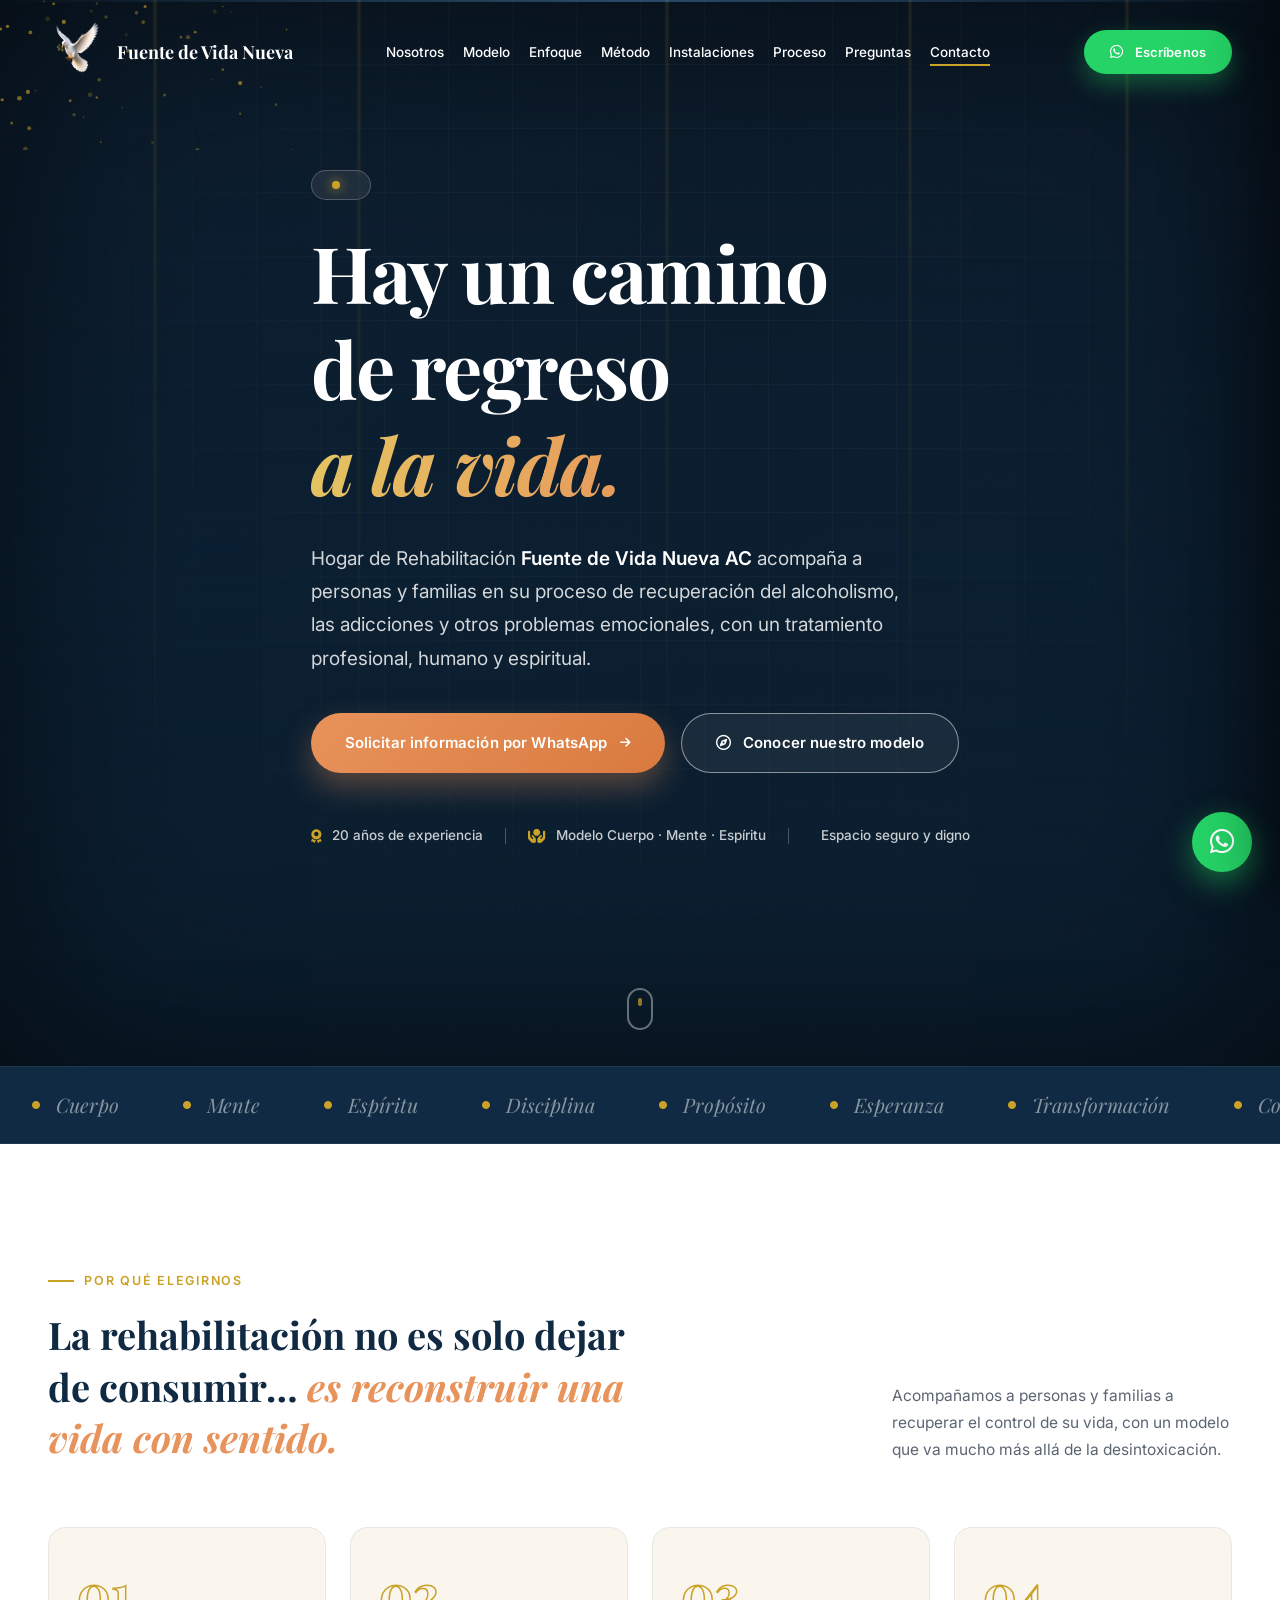
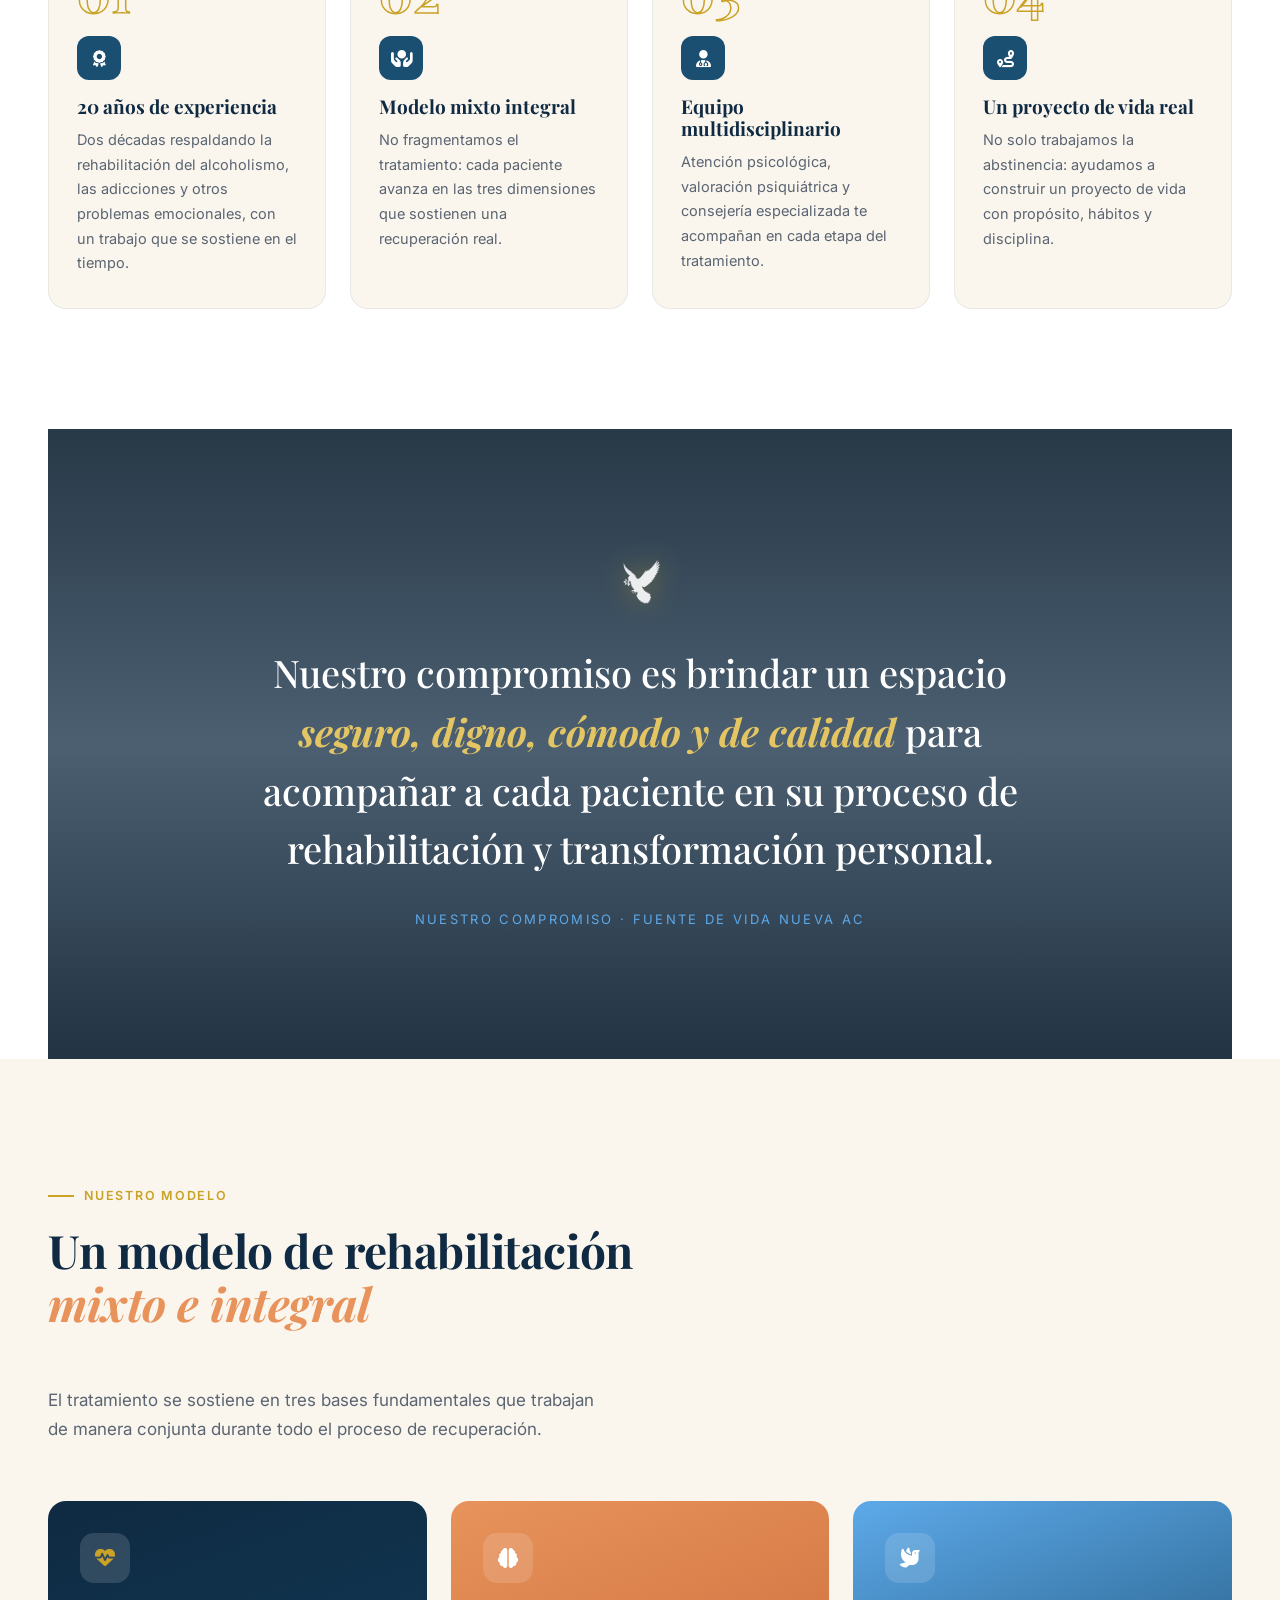
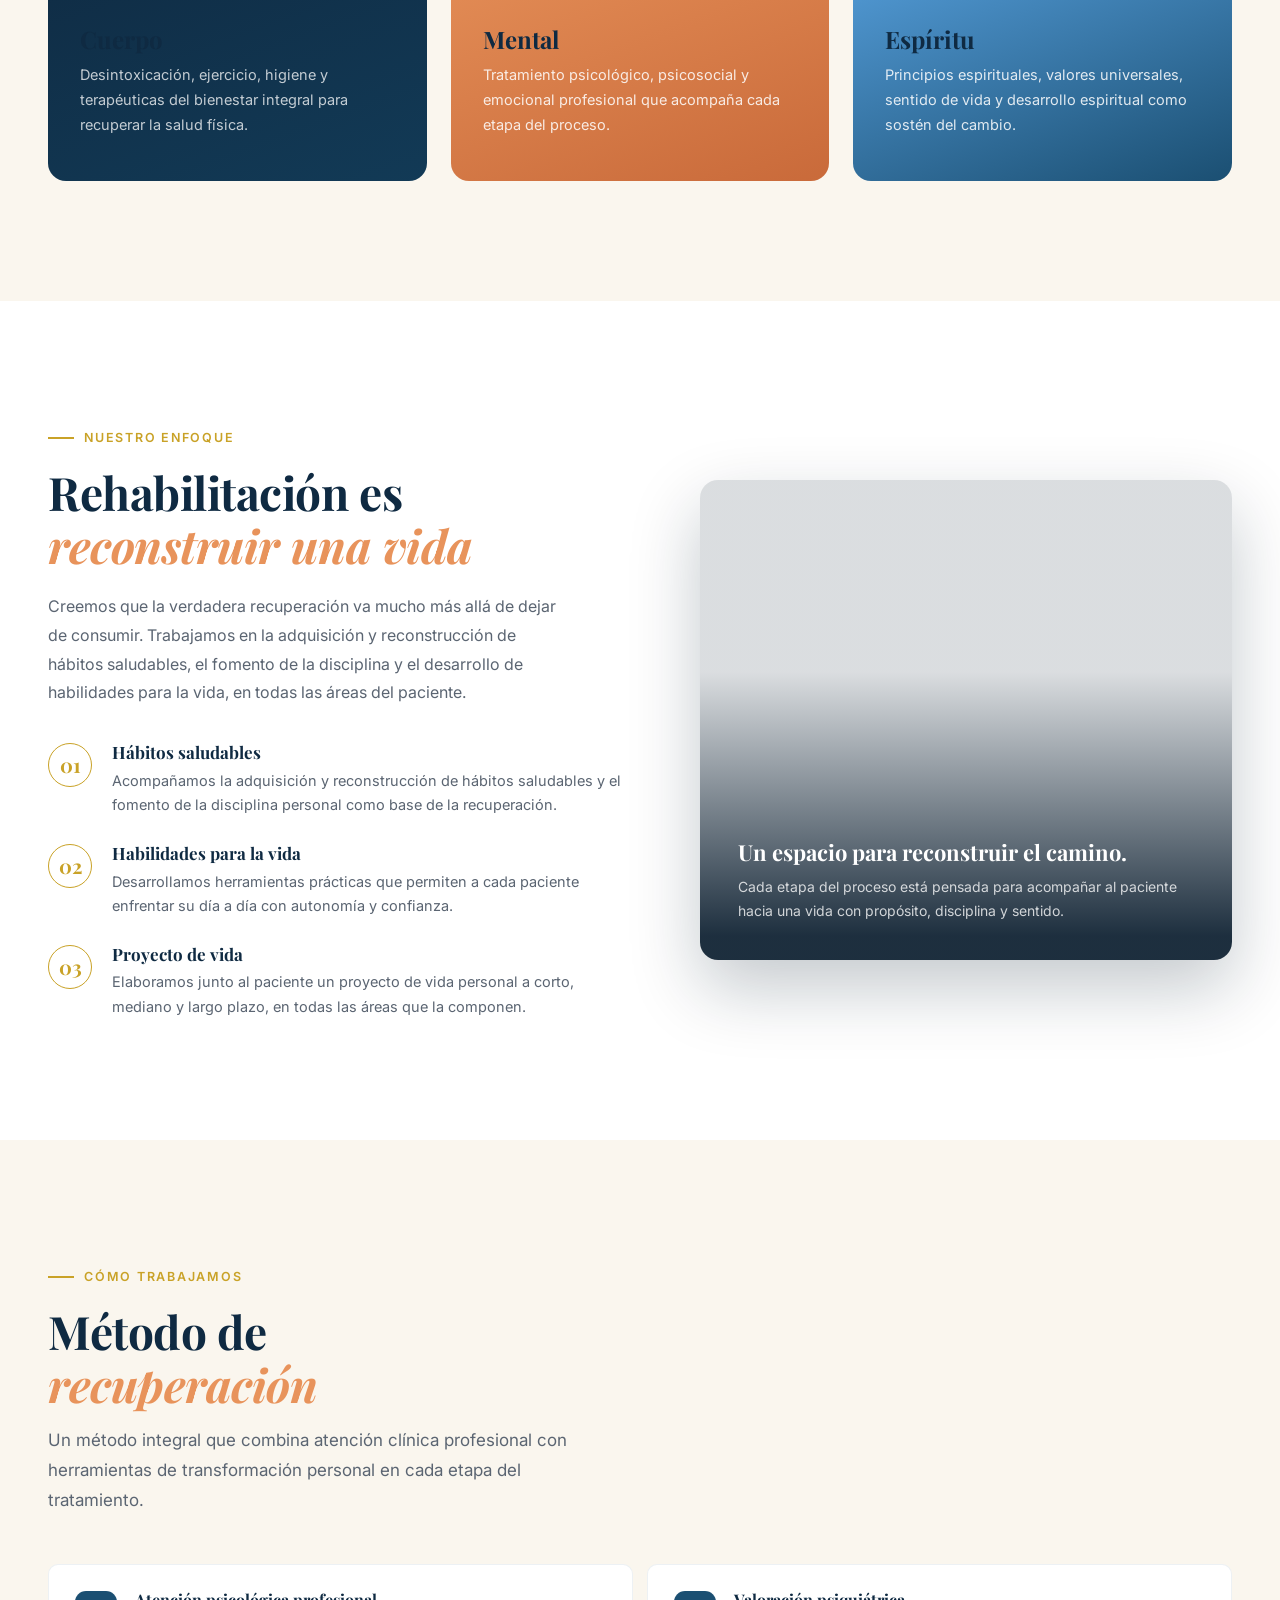
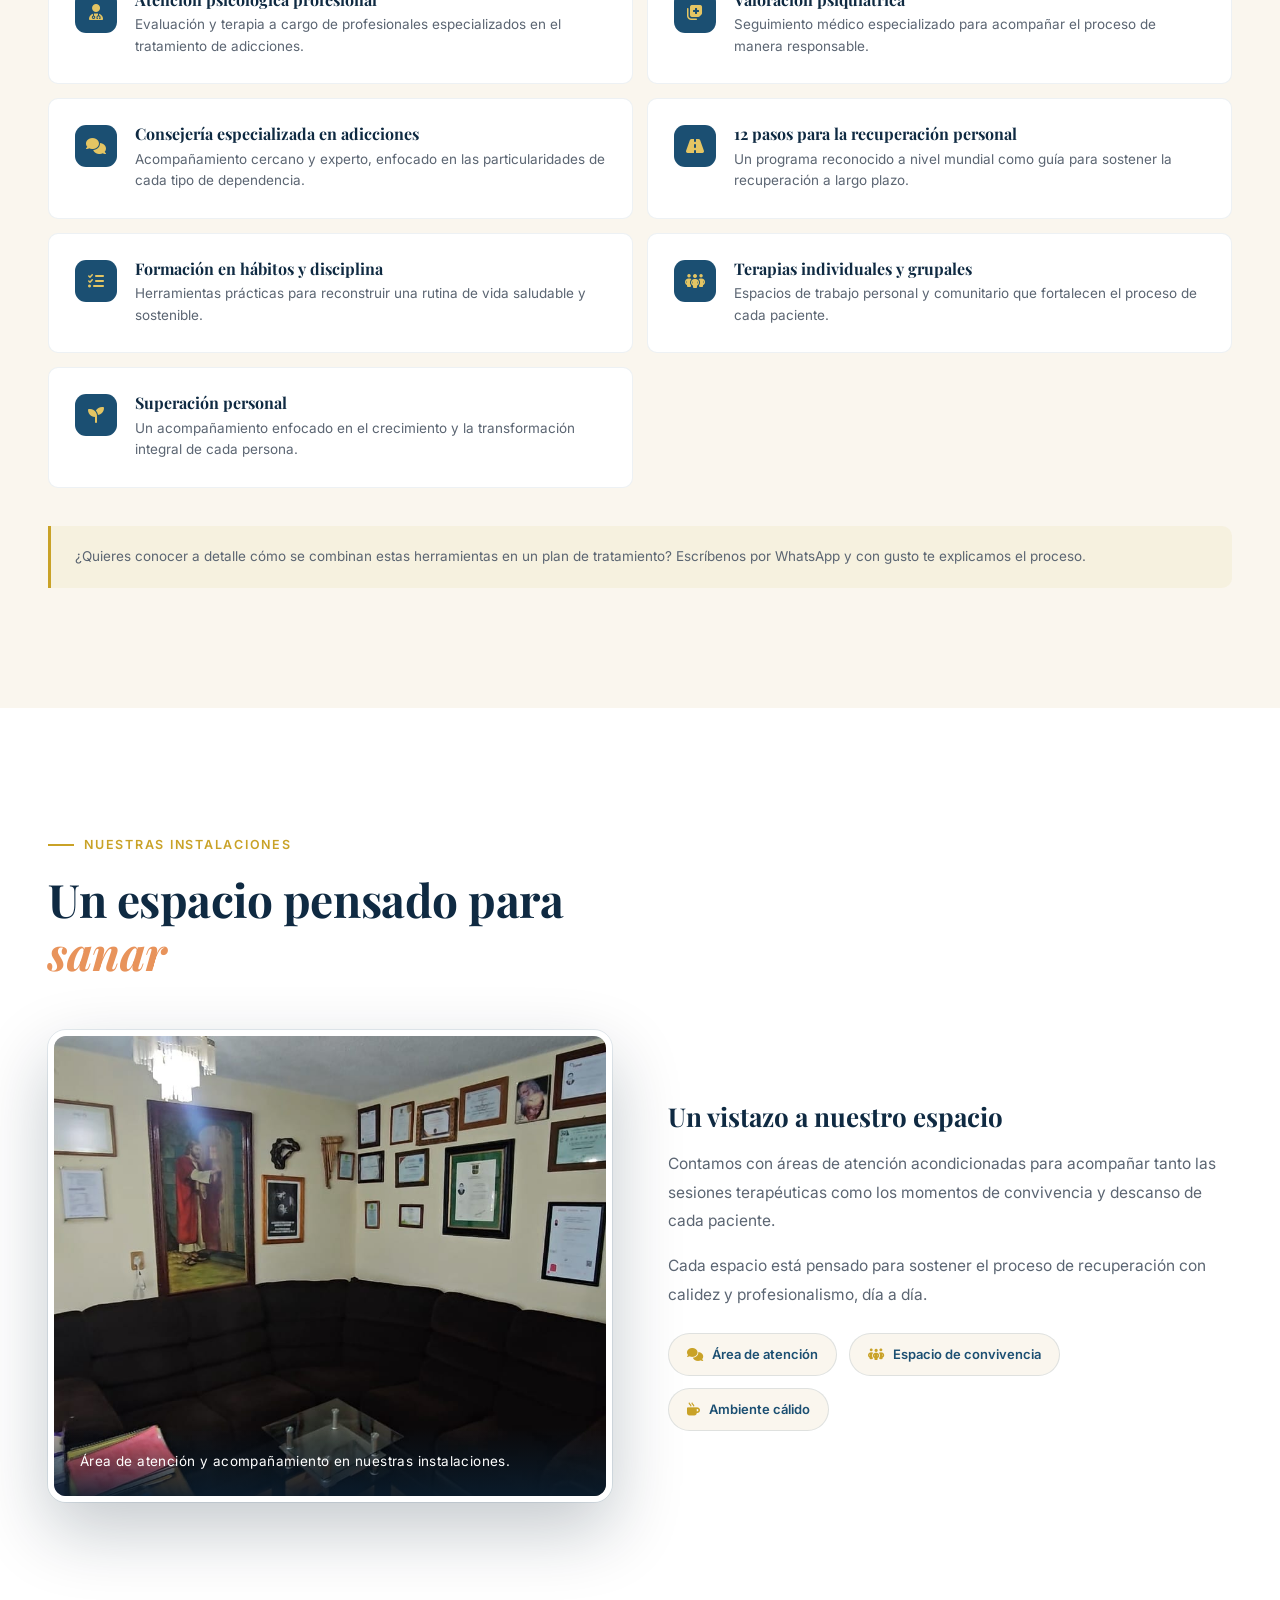
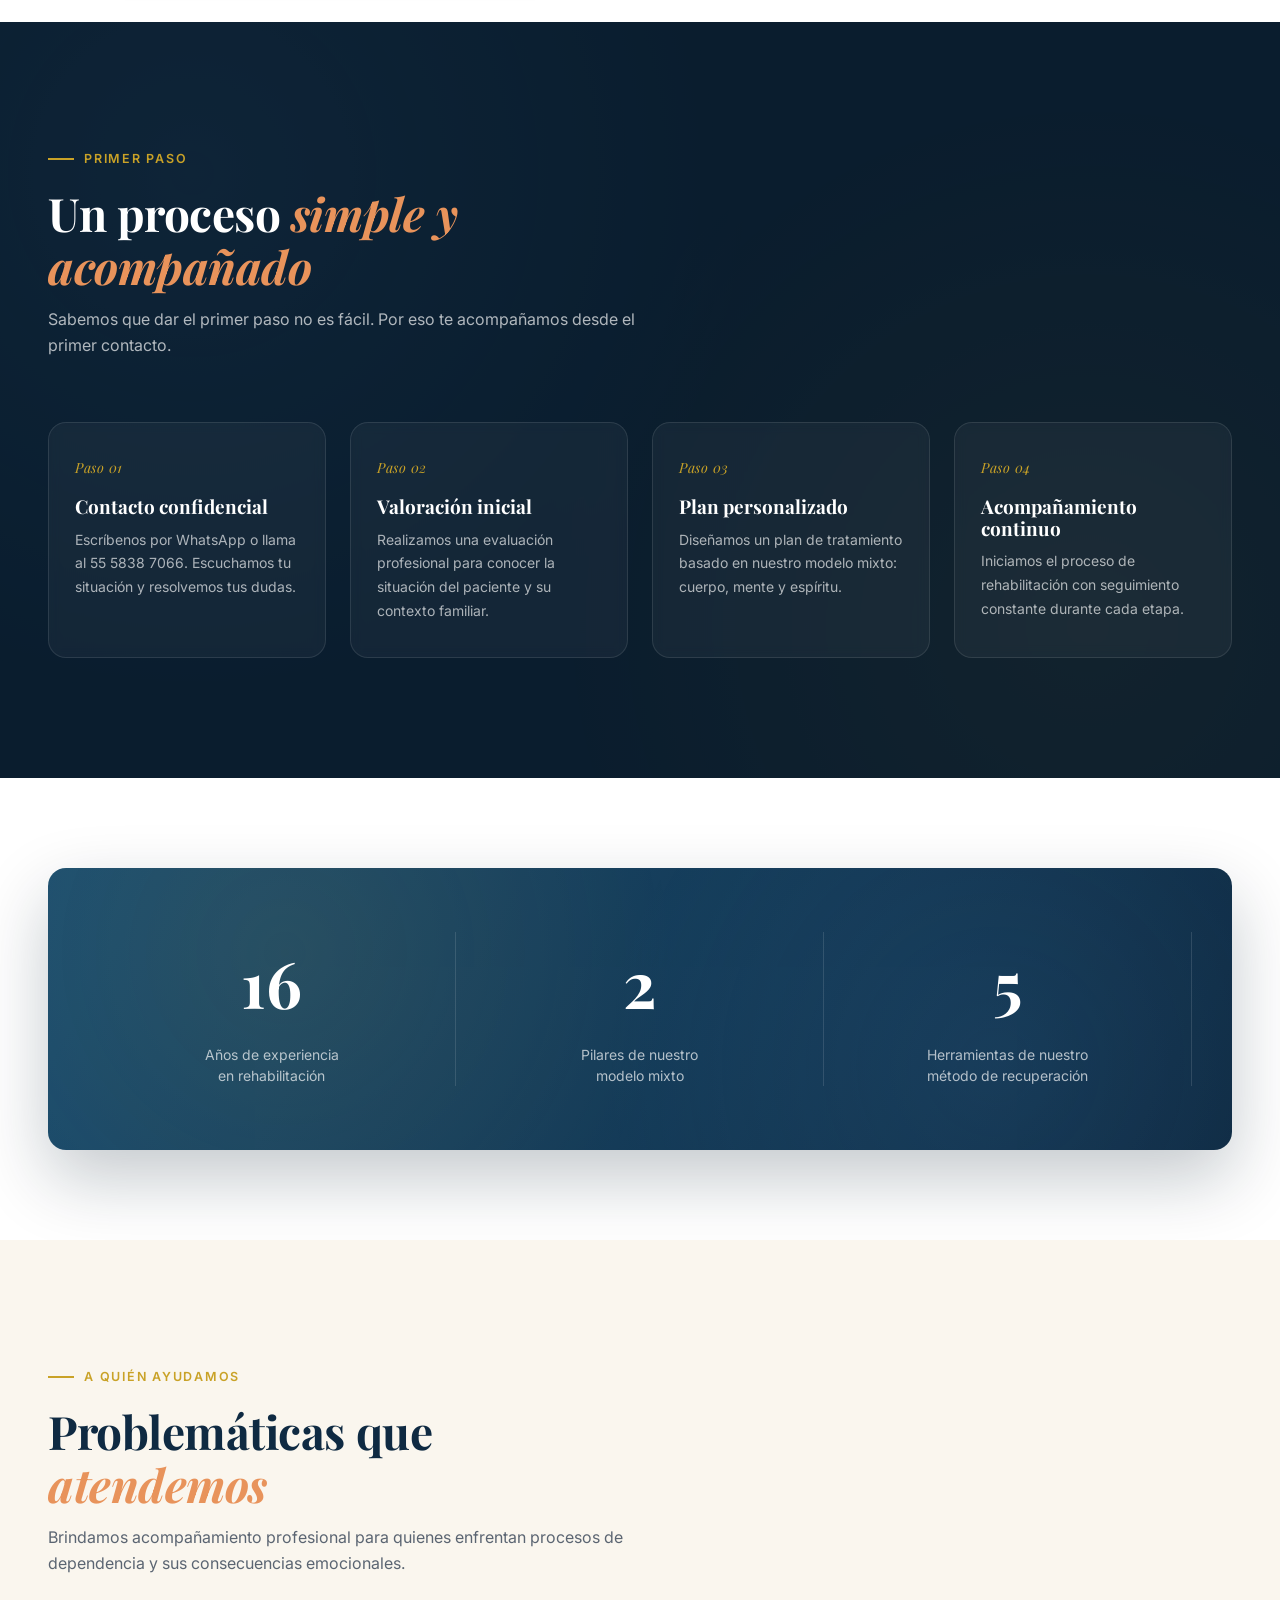
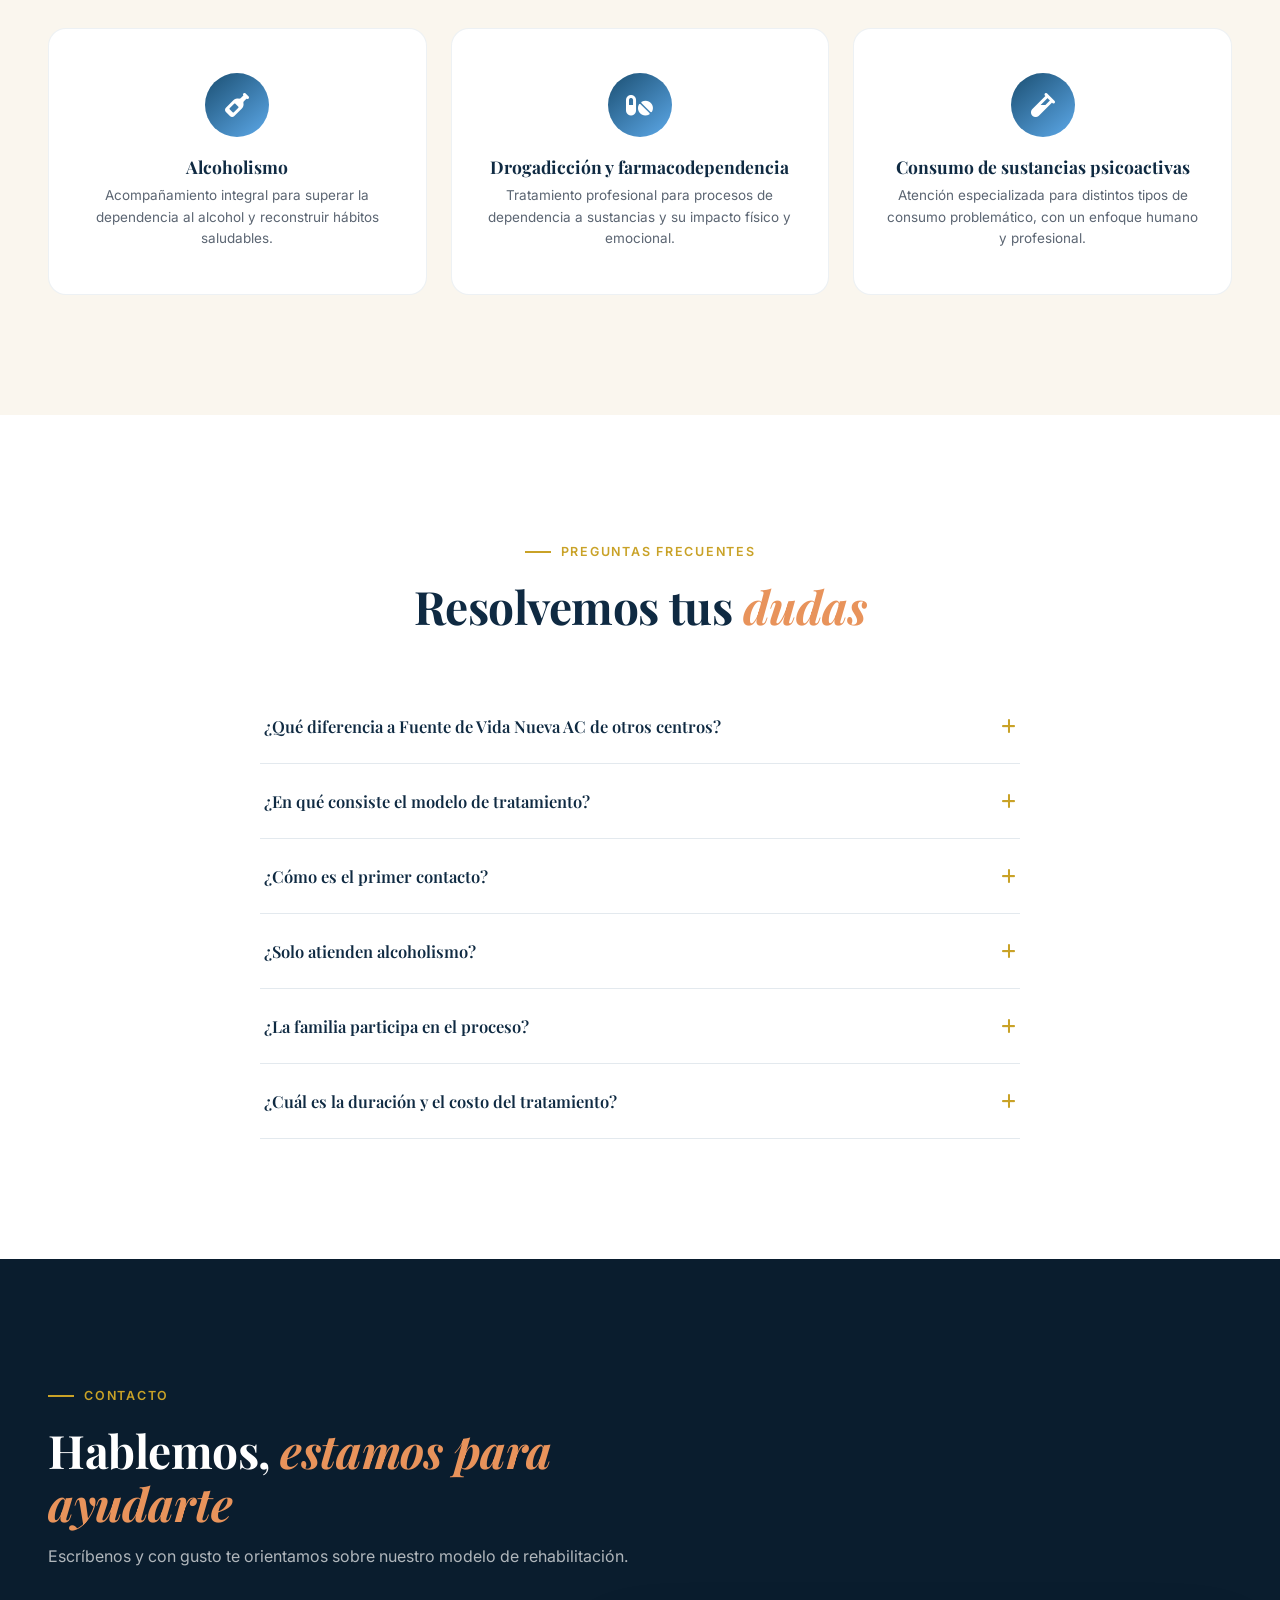
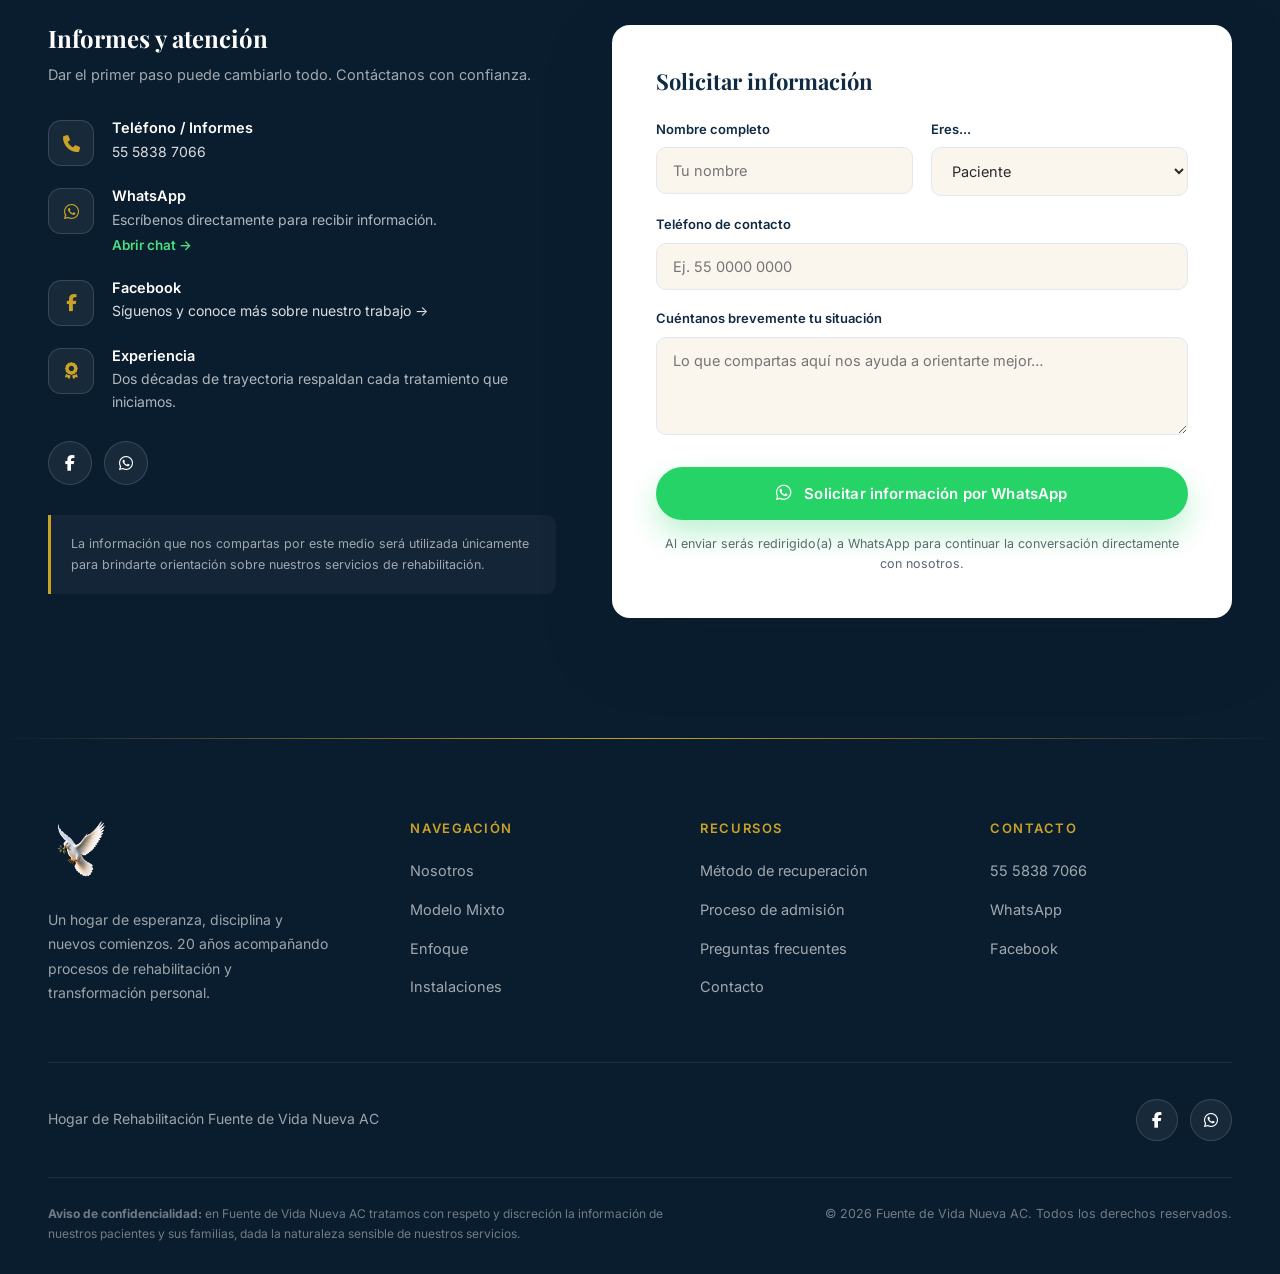
==== index.html @ 7e151924 "primer cambio" ====
<!DOCTYPE html>
<html lang="es" class="scroll-smooth">
<head>
  <meta charset="UTF-8">
  <meta name="viewport" content="width=device-width, initial-scale=1.0">
  <title>Fuente de Vida Nueva AC | Hogar de Rehabilitación en Adicciones y Alcoholismo</title>
  <meta name="description" content="Hogar de Rehabilitación Fuente de Vida Nueva AC: 20 años de experiencia en rehabilitación de alcoholismo, adicciones y problemas emocionales, con un modelo integral que sana cuerpo, mente y espíritu.">
  <meta name="keywords" content="rehabilitación de adicciones, clínica de rehabilitación de alcoholismo, centro de rehabilitación, tratamiento de adicciones, farmacodependencia, 12 pasos, hogar de rehabilitación, Fuente de Vida Nueva AC">
  <meta name="robots" content="index, follow">

  <meta property="og:title" content="Fuente de Vida Nueva AC | Hogar de Rehabilitación en Adicciones">
  <meta property="og:description" content="20 años de experiencia acompañando procesos de rehabilitación de alcoholismo y adicciones, con un modelo integral de cuerpo, mente y espíritu.">
  <meta property="og:type" content="website">
  <meta property="og:locale" content="es_MX">
  <meta property="og:image" content="images/logo.png">

  <!-- Favicon -->
  <link rel="icon" type="image/png" href="images/logo.png">
  <link rel="apple-touch-icon" href="images/logo.png">

  <!-- Fonts -->
  <link rel="preconnect" href="https://fonts.googleapis.com">
  <link rel="preconnect" href="https://fonts.gstatic.com" crossorigin>
  <link href="https://fonts.googleapis.com/css2?family=Playfair+Display:ital,wght@0,500;0,600;0,700;1,500;1,600&family=Inter:wght@300;400;500;600;700;800&display=swap" rel="stylesheet">

  <!-- Icons -->
  <link rel="stylesheet" href="https://cdnjs.cloudflare.com/ajax/libs/font-awesome/6.5.0/css/all.min.css">

  <!-- Styles -->
  <link rel="stylesheet" href="css/styles.css">
</head>
<body>

  <!-- ══════════════════════════════════════════════════════
       LOADER
  ══════════════════════════════════════════════════════ -->
  <div id="loader" aria-hidden="true">
    <div class="loader-mark">
      <img src="images/logo.png" alt="">
      <div class="loader-ring"></div>
    </div>
    <span class="loader-word">Fuente de Vida Nueva</span>
    <div class="loader-bar"><div class="loader-bar-fill"></div></div>
  </div>

  <div id="scroll-progress" aria-hidden="true"></div>

  <!-- ══════════════════════════════════════════════════════
       NAVBAR
  ══════════════════════════════════════════════════════ -->
  <header id="navbar" role="banner">
    <div class="container">
      <div class="nav-inner">

        <a href="#hero" class="nav-logo" aria-label="Fuente de Vida Nueva AC — inicio">
          <img src="images/logo.png" alt="Fuente de Vida Nueva AC, Hogar de Rehabilitación">
          <span class="nav-logo-text">
            <strong>Fuente de Vida Nueva</strong>
            <span>Hogar de Rehabilitación · AC</span>
          </span>
        </a>

        <nav aria-label="Navegación principal">
          <ul class="nav-links">
            <li><a href="#nosotros">Nosotros</a></li>
            <li><a href="#especializacion">Modelo</a></li>
            <li><a href="#metodologia">Enfoque</a></li>
            <li><a href="#metodo-recuperacion">Método</a></li>
            <li><a href="#instalaciones">Instalaciones</a></li>
            <li><a href="#admision">Proceso</a></li>
            <li><a href="#faq">Preguntas</a></li>
            <li><a href="#contacto">Contacto</a></li>
          </ul>
        </nav>

        <a href="https://wa.me/525558387066?text=Hola%2C%20visit%C3%A9%20su%20sitio%20web%20y%20me%20gustar%C3%ADa%20recibir%20informaci%C3%B3n." target="_blank" rel="noopener noreferrer" class="btn-primary nav-cta" style="font-size:13px; padding:12px 26px;">
          <i class="fa-brands fa-whatsapp"></i>
          <span>Escríbenos</span>
        </a>

        <button class="hamburger" id="hamburger" aria-label="Abrir menú" aria-expanded="false">
          <span></span><span></span><span></span>
        </button>
      </div>
    </div>

    <div class="menu-backdrop" id="menu-backdrop"></div>
    <div id="mob-menu" aria-label="Menú móvil">
      <a href="#nosotros">Nosotros</a>
      <a href="#especializacion">Modelo Mixto</a>
      <a href="#metodologia">Enfoque</a>
      <a href="#metodo-recuperacion">Método de recuperación</a>
      <a href="#instalaciones">Instalaciones</a>
      <a href="#admision">Proceso</a>
      <a href="#faq">Preguntas</a>
      <a href="#contacto">Contacto →</a>
    </div>
  </header>

  <!-- ══════════════════════════════════════════════════════
       HERO
  ══════════════════════════════════════════════════════ -->
  <main>
    <section id="hero" aria-labelledby="hero-heading">

      <div class="hero-bg" role="img" aria-label="Sendero entre montañas al amanecer, símbolo de un camino de sanación y nuevo comienzo"></div>
      <div class="hero-overlay" aria-hidden="true"></div>
      <div class="hero-vignette" aria-hidden="true"></div>
      <div class="hero-grid" aria-hidden="true"></div>
      <canvas id="hero-canvas" aria-hidden="true"></canvas>

      <div class="hero-rays" aria-hidden="true">
        <div class="hero-ray r1"></div>
        <div class="hero-ray r2"></div>
        <div class="hero-ray r3"></div>
        <div class="hero-ray r4"></div>
        <div class="hero-ray r5"></div>
      </div>
      <div class="hero-grain" aria-hidden="true"></div>
      <div class="hero-scanline" aria-hidden="true"></div>

      <div class="container">
        <div class="hero-content">

          <div class="hero-badge" id="hero-badge" aria-hidden="true">
            <div class="badge-dot"></div>
            <span data-typewriter="Un nuevo comienzo es posible"></span>
          </div>

          <h1 class="hero-title" id="hero-heading">
            <span class="line"><span>Hay un camino</span></span>
            <span class="line"><span>de regreso</span></span>
            <span class="line"><span class="accent">a la vida.</span></span>
          </h1>

          <p class="hero-sub" id="hero-sub">
            Hogar de Rehabilitación <strong>Fuente de Vida Nueva AC</strong> acompaña a personas y familias en su proceso de recuperación del alcoholismo, las adicciones y otros problemas emocionales, con un tratamiento profesional, humano y espiritual.
          </p>

          <div class="hero-ctas" id="hero-ctas">
            <a href="https://wa.me/525558387066?text=Hola%2C%20visit%C3%A9%20su%20sitio%20web%20y%20me%20gustar%C3%ADa%20recibir%20informaci%C3%B3n%20sobre%20el%20proceso%20de%20rehabilitaci%C3%B3n." target="_blank" rel="noopener noreferrer" class="btn-primary">
              <span>Solicitar información por WhatsApp</span>
              <i class="fa-solid fa-arrow-right" style="font-size:12px;"></i>
            </a>
            <a href="#especializacion" class="btn-outline">
              <i class="fa-regular fa-compass" style="font-size:15px;"></i>
              <span>Conocer nuestro modelo</span>
            </a>
          </div>

          <div class="hero-trust" id="hero-trust" aria-label="Credenciales">
            <div class="trust-item">
              <i class="fa-solid fa-award"></i>
              20 años de experiencia
            </div>
            <div class="trust-divider" aria-hidden="true"></div>
            <div class="trust-item">
              <i class="fa-solid fa-hands-holding-circle"></i>
              Modelo Cuerpo · Mente · Espíritu
            </div>
            <div class="trust-divider" aria-hidden="true"></div>
            <div class="trust-item">
              <i class="fa-solid fa-house-chimney-heart"></i>
              Espacio seguro y digno
            </div>
          </div>

        </div>
      </div>

      <div class="scroll-cue" aria-hidden="true">
        <div class="scroll-mouse">
          <div class="scroll-mouse-dot"></div>
        </div>
      </div>
    </section>

    <!-- ══════════════════════════════════════════════════
         MARQUEE
    ══════════════════════════════════════════════════ -->
    <div class="marquee" aria-hidden="true">
      <div class="marquee-inner" id="marquee"></div>
    </div>

    <!-- ══════════════════════════════════════════════════
         POR QUÉ ELEGIRNOS
    ══════════════════════════════════════════════════ -->
    <section id="nosotros" aria-labelledby="why-heading">
      <div class="container">

        <div class="why-header">
          <div class="reveal">
            <div class="label">Por qué elegirnos</div>
            <h2 class="why-quote" id="why-heading">
              La rehabilitación no es solo dejar de consumir…
              <em>es reconstruir una vida con sentido.</em>
            </h2>
          </div>
          <p class="why-sub reveal d2">
            Acompañamos a personas y familias a recuperar el control de su vida, con un modelo que va mucho más allá de la desintoxicación.
          </p>
        </div>

        <div class="features-grid">

          <div class="f-card reveal">
            <div class="f-num" aria-hidden="true">01</div>
            <div class="f-icon" aria-hidden="true">
              <i class="fa-solid fa-award"></i>
            </div>
            <h3>20 años de experiencia</h3>
            <p>Dos décadas respaldando la rehabilitación del alcoholismo, las adicciones y otros problemas emocionales, con un trabajo que se sostiene en el tiempo.</p>
          </div>

          <div class="f-card reveal d1">
            <div class="f-num" aria-hidden="true">02</div>
            <div class="f-icon" aria-hidden="true">
              <i class="fa-solid fa-hands-holding-circle"></i>
            </div>
            <h3>Modelo mixto integral</h3>
            <p>No fragmentamos el tratamiento: cada paciente avanza en las tres dimensiones que sostienen una recuperación real.</p>
          </div>

          <div class="f-card reveal d2">
            <div class="f-num" aria-hidden="true">03</div>
            <div class="f-icon" aria-hidden="true">
              <i class="fa-solid fa-user-doctor"></i>
            </div>
            <h3>Equipo multidisciplinario</h3>
            <p>Atención psicológica, valoración psiquiátrica y consejería especializada te acompañan en cada etapa del tratamiento.</p>
          </div>

          <div class="f-card reveal d3">
            <div class="f-num" aria-hidden="true">04</div>
            <div class="f-icon" aria-hidden="true">
              <i class="fa-solid fa-route"></i>
            </div>
            <h3>Un proyecto de vida real</h3>
            <p>No solo trabajamos la abstinencia: ayudamos a construir un proyecto de vida con propósito, hábitos y disciplina.</p>
          </div>

        </div>
      </div>
    </section>

    <!-- ══════════════════════════════════════════════════
         FILOSOFÍA — quote break (fixed bg)
    ══════════════════════════════════════════════════ -->
    <section id="filosofia" aria-labelledby="filosofia-heading">
      <div class="container">
        <div class="filosofia-inner reveal">
          <img class="filosofia-mark" src="images/logo.png" alt="" aria-hidden="true">
          <h2 class="filosofia-quote" id="filosofia-heading">
            Nuestro compromiso es brindar un espacio <strong>seguro, digno, cómodo y de calidad</strong> para acompañar a cada paciente en su proceso de rehabilitación y transformación personal.
          </h2>
          <div class="filosofia-attr">Nuestro compromiso · Fuente de Vida Nueva AC</div>
        </div>
      </div>
    </section>

    <!-- ══════════════════════════════════════════════════
         MODELO DE REHABILITACIÓN MIXTO
    ══════════════════════════════════════════════════ -->
    <section id="especializacion" aria-labelledby="esp-heading">
      <div class="container">

        <div class="especial-top">
          <div class="reveal">
            <div class="label">Nuestro modelo</div>
            <h2 class="section-title" id="esp-heading">
              Un modelo de rehabilitación<br>
              <span class="accent">mixto e integral</span>
            </h2>
          </div>
          <p class="section-lead reveal d2">
            El tratamiento se sostiene en tres bases fundamentales que trabajan de manera conjunta durante todo el proceso de recuperación.
          </p>
        </div>

        <div class="especial-grid">

          <div class="esp-card tone-dark reveal">
            <div class="esp-icon" aria-hidden="true"><i class="fa-solid fa-heart-pulse"></i></div>
            <h3>Cuerpo</h3>
            <p>Desintoxicación, ejercicio, higiene y terapéuticas del bienestar integral para recuperar la salud física.</p>
          </div>

          <div class="esp-card tone-terra reveal d1">
            <div class="esp-icon" aria-hidden="true"><i class="fa-solid fa-brain"></i></div>
            <h3>Mental</h3>
            <p>Tratamiento psicológico, psicosocial y emocional profesional que acompaña cada etapa del proceso.</p>
          </div>

          <div class="esp-card tone-sky reveal d2">
            <div class="esp-icon" aria-hidden="true"><i class="fa-solid fa-dove"></i></div>
            <h3>Espíritu</h3>
            <p>Principios espirituales, valores universales, sentido de vida y desarrollo espiritual como sostén del cambio.</p>
          </div>

        </div>
      </div>
    </section>

    <!-- ══════════════════════════════════════════════════
         ENFOQUE
    ══════════════════════════════════════════════════ -->
    <section id="metodologia" aria-labelledby="meto-heading">
      <div class="container">
        <div class="meto-wrap">

          <div class="reveal">
            <div class="label">Nuestro enfoque</div>
            <h2 class="section-title" id="meto-heading">
              Rehabilitación es<br>
              <span class="accent">reconstruir una vida</span>
            </h2>
            <p class="meto-lead">
              Creemos que la verdadera recuperación va mucho más allá de dejar de consumir. Trabajamos en la adquisición y reconstrucción de hábitos saludables, el fomento de la disciplina y el desarrollo de habilidades para la vida, en todas las áreas del paciente.
            </p>

            <div class="pillars" role="list">
              <div class="pillar" role="listitem">
                <div class="pillar-num" aria-hidden="true">01</div>
                <div>
                  <h4>Hábitos saludables</h4>
                  <p>Acompañamos la adquisición y reconstrucción de hábitos saludables y el fomento de la disciplina personal como base de la recuperación.</p>
                </div>
              </div>
              <div class="pillar" role="listitem">
                <div class="pillar-num" aria-hidden="true">02</div>
                <div>
                  <h4>Habilidades para la vida</h4>
                  <p>Desarrollamos herramientas prácticas que permiten a cada paciente enfrentar su día a día con autonomía y confianza.</p>
                </div>
              </div>
              <div class="pillar" role="listitem">
                <div class="pillar-num" aria-hidden="true">03</div>
                <div>
                  <h4>Proyecto de vida</h4>
                  <p>Elaboramos junto al paciente un proyecto de vida personal a corto, mediano y largo plazo, en todas las áreas que la componen.</p>
                </div>
              </div>
            </div>
          </div>

          <div class="meto-visual reveal d2">
            <div class="meto-img-wrap" role="img" aria-label="Sendero iluminado entre árboles, símbolo de un camino de transformación personal">
              <div class="meto-content">
                <h3>Un espacio para reconstruir el camino.</h3>
                <p>Cada etapa del proceso está pensada para acompañar al paciente hacia una vida con propósito, disciplina y sentido.</p>
              </div>
            </div>
          </div>

        </div>
      </div>
    </section>

    <!-- ══════════════════════════════════════════════════
         MÉTODO DE RECUPERACIÓN
    ══════════════════════════════════════════════════ -->
    <section id="metodo-recuperacion" aria-labelledby="metodo-heading">
      <div class="container">

        <div class="reveal" style="max-width:600px; margin-bottom:48px;">
          <div class="label">Cómo trabajamos</div>
          <h2 class="section-title" id="metodo-heading">
            Método de<br>
            <span class="accent">recuperación</span>
          </h2>
          <p class="section-lead">Un método integral que combina atención clínica profesional con herramientas de transformación personal en cada etapa del tratamiento.</p>
        </div>

        <div class="equipo-band reveal">
          <div class="equipo-list">
            <div class="equipo-row">
              <i class="fa-solid fa-user-doctor" aria-hidden="true"></i>
              <div>
                <h4>Atención psicológica profesional</h4>
                <p>Evaluación y terapia a cargo de profesionales especializados en el tratamiento de adicciones.</p>
              </div>
            </div>
            <div class="equipo-row">
              <i class="fa-solid fa-notes-medical" aria-hidden="true"></i>
              <div>
                <h4>Valoración psiquiátrica</h4>
                <p>Seguimiento médico especializado para acompañar el proceso de manera responsable.</p>
              </div>
            </div>
            <div class="equipo-row">
              <i class="fa-solid fa-comments" aria-hidden="true"></i>
              <div>
                <h4>Consejería especializada en adicciones</h4>
                <p>Acompañamiento cercano y experto, enfocado en las particularidades de cada tipo de dependencia.</p>
              </div>
            </div>
            <div class="equipo-row">
              <i class="fa-solid fa-road" aria-hidden="true"></i>
              <div>
                <h4>12 pasos para la recuperación personal</h4>
                <p>Un programa reconocido a nivel mundial como guía para sostener la recuperación a largo plazo.</p>
              </div>
            </div>
            <div class="equipo-row">
              <i class="fa-solid fa-list-check" aria-hidden="true"></i>
              <div>
                <h4>Formación en hábitos y disciplina</h4>
                <p>Herramientas prácticas para reconstruir una rutina de vida saludable y sostenible.</p>
              </div>
            </div>
            <div class="equipo-row">
              <i class="fa-solid fa-people-group" aria-hidden="true"></i>
              <div>
                <h4>Terapias individuales y grupales</h4>
                <p>Espacios de trabajo personal y comunitario que fortalecen el proceso de cada paciente.</p>
              </div>
            </div>
            <div class="equipo-row">
              <i class="fa-solid fa-seedling" aria-hidden="true"></i>
              <div>
                <h4>Superación personal</h4>
                <p>Un acompañamiento enfocado en el crecimiento y la transformación integral de cada persona.</p>
              </div>
            </div>
          </div>

          <div class="equipo-note">
            ¿Quieres conocer a detalle cómo se combinan estas herramientas en un plan de tratamiento? Escríbenos por WhatsApp y con gusto te explicamos el proceso.
          </div>
        </div>

      </div>
    </section>

    <!-- ══════════════════════════════════════════════════
         NUESTRAS INSTALACIONES
    ══════════════════════════════════════════════════ -->
    <section id="instalaciones" aria-labelledby="instalaciones-heading">
      <div class="container">

        <div class="reveal" style="max-width:600px; margin-bottom:52px;">
          <div class="label">Nuestras instalaciones</div>
          <h2 class="section-title" id="instalaciones-heading">
            Un espacio pensado para <span class="accent">sanar</span>
          </h2>
        </div>

        <div class="instalaciones-feature">
          <figure class="inst-img-frame reveal">
            <img src="images/interior-recepcion.jpg" alt="Área de atención y recepción en las instalaciones de Fuente de Vida Nueva AC, con reconocimientos y certificaciones del equipo">
            <figcaption class="inst-caption">Área de atención y acompañamiento en nuestras instalaciones.</figcaption>
          </figure>
          <div class="inst-text reveal d2">
            <h3>Un vistazo a nuestro espacio</h3>
            <p>Contamos con áreas de atención acondicionadas para acompañar tanto las sesiones terapéuticas como los momentos de convivencia y descanso de cada paciente.</p>
            <p>Cada espacio está pensado para sostener el proceso de recuperación con calidez y profesionalismo, día a día.</p>
            <div class="inst-badges">
              <div class="inst-badge"><i class="fa-solid fa-comments"></i> Área de atención</div>
              <div class="inst-badge"><i class="fa-solid fa-people-group"></i> Espacio de convivencia</div>
              <div class="inst-badge"><i class="fa-solid fa-mug-hot"></i> Ambiente cálido</div>
            </div>
          </div>
        </div>

      </div>
    </section>

    <!-- ══════════════════════════════════════════════════
         PROCESO DE ADMISIÓN
    ══════════════════════════════════════════════════ -->
    <section id="admision" aria-labelledby="admision-heading">
      <div class="container">

        <div class="proceso-header reveal">
          <div class="label">Primer paso</div>
          <h2 class="section-title" id="admision-heading" style="color:var(--white);">
            Un proceso <span class="accent">simple y acompañado</span>
          </h2>
          <p>Sabemos que dar el primer paso no es fácil. Por eso te acompañamos desde el primer contacto.</p>
        </div>

        <div class="proceso-grid">

          <div class="proceso-step reveal">
            <div class="step-number">Paso 01</div>
            <h3>Contacto confidencial</h3>
            <p>Escríbenos por WhatsApp o llama al 55 5838 7066. Escuchamos tu situación y resolvemos tus dudas.</p>
          </div>

          <div class="proceso-step reveal d1">
            <div class="step-number">Paso 02</div>
            <h3>Valoración inicial</h3>
            <p>Realizamos una evaluación profesional para conocer la situación del paciente y su contexto familiar.</p>
          </div>

          <div class="proceso-step reveal d2">
            <div class="step-number">Paso 03</div>
            <h3>Plan personalizado</h3>
            <p>Diseñamos un plan de tratamiento basado en nuestro modelo mixto: cuerpo, mente y espíritu.</p>
          </div>

          <div class="proceso-step reveal d3">
            <div class="step-number">Paso 04</div>
            <h3>Acompañamiento continuo</h3>
            <p>Iniciamos el proceso de rehabilitación con seguimiento constante durante cada etapa.</p>
          </div>

        </div>
      </div>
    </section>

    <!-- ══════════════════════════════════════════════════
         COMPROMISOS / NÚMEROS
    ══════════════════════════════════════════════════ -->
    <section id="compromisos" aria-label="Nuestros números">
      <div class="container">
        <div class="stats-grid reveal" role="list">

          <div class="stat-cell" role="listitem">
            <div class="stat-num" data-count="20" data-suffix="" aria-label="20">0</div>
            <div class="stat-lbl">Años de experiencia<br>en rehabilitación</div>
          </div>

          <div class="stat-cell" role="listitem">
            <div class="stat-num" data-count="3" data-suffix="" aria-label="3">0</div>
            <div class="stat-lbl">Pilares de nuestro<br>modelo mixto</div>
          </div>

          <div class="stat-cell" role="listitem">
            <div class="stat-num" data-count="7" data-suffix="" aria-label="7">0</div>
            <div class="stat-lbl">Herramientas de nuestro<br>método de recuperación</div>
          </div>

        </div>
      </div>
    </section>

    <!-- ══════════════════════════════════════════════════
         PROBLEMÁTICAS ATENDIDAS
    ══════════════════════════════════════════════════ -->
    <section id="sectores" aria-labelledby="sec-heading">
      <div class="container">

        <div class="sectores-hdr reveal">
          <div class="label">A quién ayudamos</div>
          <h2 class="section-title" id="sec-heading">
            Problemáticas que <span class="accent">atendemos</span>
          </h2>
          <p>Brindamos acompañamiento profesional para quienes enfrentan procesos de dependencia y sus consecuencias emocionales.</p>
        </div>

        <div class="sectores-grid" role="list">
          <div class="sector-card reveal" role="listitem">
            <div class="sector-icon" aria-hidden="true"><i class="fa-solid fa-wine-bottle"></i></div>
            <h3>Alcoholismo</h3>
            <p>Acompañamiento integral para superar la dependencia al alcohol y reconstruir hábitos saludables.</p>
          </div>
          <div class="sector-card reveal d1" role="listitem">
            <div class="sector-icon" aria-hidden="true"><i class="fa-solid fa-pills"></i></div>
            <h3>Drogadicción y farmacodependencia</h3>
            <p>Tratamiento profesional para procesos de dependencia a sustancias y su impacto físico y emocional.</p>
          </div>
          <div class="sector-card reveal d2" role="listitem">
            <div class="sector-icon" aria-hidden="true"><i class="fa-solid fa-vial"></i></div>
            <h3>Consumo de sustancias psicoactivas</h3>
            <p>Atención especializada para distintos tipos de consumo problemático, con un enfoque humano y profesional.</p>
          </div>
        </div>

      </div>
    </section>

    <!-- ══════════════════════════════════════════════════
         FAQ
    ══════════════════════════════════════════════════ -->
    <section id="faq" aria-labelledby="faq-heading">
      <div class="container">

        <div class="reveal" style="text-align:center; max-width:640px; margin:0 auto 56px;">
          <div class="label" style="justify-content:center;">Preguntas frecuentes</div>
          <h2 class="section-title" id="faq-heading">
            Resolvemos tus <span class="accent">dudas</span>
          </h2>
        </div>

        <div class="faq-wrap reveal">

          <div class="faq-item">
            <button class="faq-q" aria-expanded="false">
              ¿Qué diferencia a Fuente de Vida Nueva AC de otros centros?
              <i class="fa-solid fa-plus" aria-hidden="true"></i>
            </button>
            <div class="faq-a">
              <p>Contamos con 20 años de experiencia y un modelo mixto que trabaja el cuerpo, la mente y el espíritu de cada paciente, no solo la abstinencia de sustancias.</p>
            </div>
          </div>

          <div class="faq-item">
            <button class="faq-q" aria-expanded="false">
              ¿En qué consiste el modelo de tratamiento?
              <i class="fa-solid fa-plus" aria-hidden="true"></i>
            </button>
            <div class="faq-a">
              <p>Combinamos atención psicológica profesional, valoración psiquiátrica, consejería especializada en adicciones, el programa de 12 pasos, terapias individuales y grupales, y formación en hábitos y disciplina.</p>
            </div>
          </div>

          <div class="faq-item">
            <button class="faq-q" aria-expanded="false">
              ¿Cómo es el primer contacto?
              <i class="fa-solid fa-plus" aria-hidden="true"></i>
            </button>
            <div class="faq-a">
              <p>Puedes escribirnos por WhatsApp o llamar al 55 5838 7066. Escuchamos tu situación y te orientamos sobre los siguientes pasos.</p>
            </div>
          </div>

          <div class="faq-item">
            <button class="faq-q" aria-expanded="false">
              ¿Solo atienden alcoholismo?
              <i class="fa-solid fa-plus" aria-hidden="true"></i>
            </button>
            <div class="faq-a">
              <p>No. Atendemos alcoholismo, drogadicción y farmacodependencia, así como el consumo de sustancias psicoactivas y otros problemas emocionales asociados.</p>
            </div>
          </div>

          <div class="faq-item">
            <button class="faq-q" aria-expanded="false">
              ¿La familia participa en el proceso?
              <i class="fa-solid fa-plus" aria-hidden="true"></i>
            </button>
            <div class="faq-a">
              <p>El proceso de rehabilitación considera el acompañamiento cercano al paciente, con comunicación constante para sostener su recuperación.</p>
            </div>
          </div>

          <div class="faq-item">
            <button class="faq-q" aria-expanded="false">
              ¿Cuál es la duración y el costo del tratamiento?
              <i class="fa-solid fa-plus" aria-hidden="true"></i>
            </button>
            <div class="faq-a">
              <p>Cada proceso es distinto porque cada paciente lo es. Contáctanos por WhatsApp o al 55 5838 7066 y con gusto te compartimos información detallada.</p>
            </div>
          </div>

        </div>
      </div>
    </section>

    <!-- ══════════════════════════════════════════════════
         CONTACTO
    ══════════════════════════════════════════════════ -->
    <section id="contacto" aria-labelledby="contact-heading">
      <div class="container">

        <div class="contact-hdr reveal">
          <div class="label">Contacto</div>
          <h2 class="section-title" id="contact-heading" style="color:var(--white);">
            Hablemos, <span class="accent">estamos para ayudarte</span>
          </h2>
          <p>Escríbenos y con gusto te orientamos sobre nuestro modelo de rehabilitación.</p>
        </div>

        <div class="contact-box reveal">

          <div class="contact-info">
            <h3>Informes y atención</h3>
            <p class="ci-sub">Dar el primer paso puede cambiarlo todo. Contáctanos con confianza.</p>

            <ul class="ci-list">
              <li class="ci-item">
                <div class="ci-icon" aria-hidden="true">
                  <i class="fa-solid fa-phone"></i>
                </div>
                <div class="ci-body">
                  <h4>Teléfono / Informes</h4>
                  <p><a href="tel:+525558387066">55 5838 7066</a></p>
                </div>
              </li>
              <li class="ci-item">
                <div class="ci-icon" aria-hidden="true">
                  <i class="fa-brands fa-whatsapp"></i>
                </div>
                <div class="ci-body">
                  <h4>WhatsApp</h4>
                  <p>Escríbenos directamente para recibir información.</p>
                  <a href="https://wa.me/525558387066?text=Hola%2C%20visit%C3%A9%20su%20sitio%20web%20y%20me%20gustar%C3%ADa%20recibir%20informaci%C3%B3n." target="_blank"
                     rel="noopener noreferrer" class="ci-wa-link">
                    Abrir chat →
                  </a>
                </div>
              </li>
              <li class="ci-item">
                <div class="ci-icon" aria-hidden="true">
                  <i class="fa-brands fa-facebook-f"></i>
                </div>
                <div class="ci-body">
                  <h4>Facebook</h4>
                  <p><a href="https://www.facebook.com/share/1EWH9r3sDD/" target="_blank" rel="noopener noreferrer">Síguenos y conoce más sobre nuestro trabajo →</a></p>
                </div>
              </li>
              <li class="ci-item">
                <div class="ci-icon" aria-hidden="true">
                  <i class="fa-solid fa-award"></i>
                </div>
                <div class="ci-body">
                  <h4>Experiencia</h4>
                  <p>Dos décadas de trayectoria respaldan cada tratamiento que iniciamos.</p>
                </div>
              </li>
            </ul>

            <div class="ci-socials">
              <a href="https://www.facebook.com/share/1EWH9r3sDD/" target="_blank" rel="noopener noreferrer" class="ci-soc" aria-label="Facebook"><i class="fa-brands fa-facebook-f"></i></a>
              <a href="https://wa.me/525558387066" target="_blank" rel="noopener noreferrer" class="ci-soc" aria-label="WhatsApp"><i class="fa-brands fa-whatsapp"></i></a>
            </div>

            <div class="ci-privacy">
              La información que nos compartas por este medio será utilizada únicamente para brindarte orientación sobre nuestros servicios de rehabilitación.
            </div>
          </div>

          <div class="contact-form-wrap">
            <h3>Solicitar información</h3>
            <form id="wa-form" novalidate>
              <div class="form-row">
                <div class="form-group">
                  <label class="form-label" for="f-name">Nombre completo</label>
                  <input type="text" id="f-name" class="form-control"
                         placeholder="Tu nombre" required autocomplete="name">
                </div>
                <div class="form-group">
                  <label class="form-label" for="f-relation">Eres...</label>
                  <select id="f-relation" class="form-control">
                    <option>Paciente</option>
                    <option>Familiar</option>
                    <option>Otro</option>
                  </select>
                </div>
              </div>
              <div class="form-group">
                <label class="form-label" for="f-phone">Teléfono de contacto</label>
                <input type="tel" id="f-phone" class="form-control"
                       placeholder="Ej. 55 0000 0000" autocomplete="tel">
              </div>
              <div class="form-group">
                <label class="form-label" for="f-msg">Cuéntanos brevemente tu situación</label>
                <textarea id="f-msg" class="form-control" rows="4"
                          placeholder="Lo que compartas aquí nos ayuda a orientarte mejor…"></textarea>
              </div>
              <button type="submit" class="form-submit">
                <i class="fa-brands fa-whatsapp"></i>
                Solicitar información por WhatsApp
              </button>
              <p class="form-note">
                Al enviar serás redirigido(a) a WhatsApp para continuar la conversación directamente con nosotros.
              </p>
            </form>
          </div>

        </div>
      </div>
    </section>
  </main>

  <!-- ══════════════════════════════════════════════════════
       FOOTER
  ══════════════════════════════════════════════════════ -->
  <footer role="contentinfo">
    <div class="container">
      <div class="footer-top">

        <div class="footer-brand">
          <div class="footer-logo">
            <img src="images/logo.png" alt="Fuente de Vida Nueva AC, Hogar de Rehabilitación">
          </div>
          <p class="footer-tagline">Un hogar de esperanza, disciplina y nuevos comienzos. 20 años acompañando procesos de rehabilitación y transformación personal.</p>
        </div>

        <div class="footer-col">
          <h5>Navegación</h5>
          <ul>
            <li><a href="#nosotros">Nosotros</a></li>
            <li><a href="#especializacion">Modelo Mixto</a></li>
            <li><a href="#metodologia">Enfoque</a></li>
            <li><a href="#instalaciones">Instalaciones</a></li>
          </ul>
        </div>

        <div class="footer-col">
          <h5>Recursos</h5>
          <ul>
            <li><a href="#metodo-recuperacion">Método de recuperación</a></li>
            <li><a href="#admision">Proceso de admisión</a></li>
            <li><a href="#faq">Preguntas frecuentes</a></li>
            <li><a href="#contacto">Contacto</a></li>
          </ul>
        </div>

        <div class="footer-col">
          <h5>Contacto</h5>
          <ul>
            <li><a href="tel:+525558387066">55 5838 7066</a></li>
            <li><a href="https://wa.me/525558387066" target="_blank" rel="noopener noreferrer">WhatsApp</a></li>
            <li><a href="https://www.facebook.com/share/1EWH9r3sDD/" target="_blank" rel="noopener noreferrer">Facebook</a></li>
          </ul>
        </div>

      </div>

      <div class="footer-inner">
        <p class="footer-tagline" style="max-width:none; margin:0;">Hogar de Rehabilitación Fuente de Vida Nueva AC</p>
        <div class="footer-socials">
          <a href="https://www.facebook.com/share/1EWH9r3sDD/" target="_blank" rel="noopener noreferrer"
             class="footer-soc" aria-label="Facebook">
            <i class="fa-brands fa-facebook-f"></i>
          </a>
          <a href="https://wa.me/525558387066" target="_blank" rel="noopener noreferrer"
             class="footer-soc" aria-label="WhatsApp">
            <i class="fa-brands fa-whatsapp"></i>
          </a>
        </div>
      </div>

      <div class="footer-bottom">
        <p class="footer-privacy">
          <strong>Aviso de confidencialidad:</strong> en Fuente de Vida Nueva AC tratamos con respeto y discreción la información de nuestros pacientes y sus familias, dada la naturaleza sensible de nuestros servicios.
        </p>
        <p class="footer-copy">&copy; <span id="year"></span> Fuente de Vida Nueva AC. Todos los derechos reservados.</p>
      </div>
    </div>
  </footer>

  <!-- ══════════════════════════════════════════════════════
       FLOATING WHATSAPP
  ══════════════════════════════════════════════════════ -->
  <a href="https://wa.me/525558387066?text=Hola%2C%20visit%C3%A9%20su%20sitio%20web%20y%20me%20gustar%C3%ADa%20m%C3%A1s%20informaci%C3%B3n."
     target="_blank" rel="noopener noreferrer"
     class="wa-btn" aria-label="Contactar por WhatsApp">
    <i class="fa-brands fa-whatsapp"></i>
  </a>

  <!-- Scripts -->
  <script src="js/main.js" defer></script>
</body>
</html>
---- css/styles.css ----
/* ══════════════════════════════════════════════════════════════
   FUENTE DE VIDA NUEVA AC — Design System
   Paleta: azul profundo #1B4F72 · azul cielo #5DA9E9 · dorado #C9A227
           naranja amanecer #E8935B · blanco #FFFFFF · gris oscuro #2B2B2B
   Tipografía: Playfair Display (títulos) · Inter (cuerpo)
═══════════════════════════════════════════════════════════════ */

:root{
  --blue-deep:#1B4F72;
  --blue-deep-2:#123A56;
  --blue-sky:#5DA9E9;
  --gold:#C9A227;
  --gold-light:#E4C563;
  --sunrise:#E8935B;
  --white:#FFFFFF;
  --cream:#FAF6EE;
  --ink:#2B2B2B;
  --gray:#5B6572;
  --gray-light:#8A93A0;
  --navy-950:#0A1D2E;
  --navy-900:#0F2A42;

  --font-title:'Playfair Display', 'Georgia', serif;
  --font-body:'Inter', -apple-system, sans-serif;

  --ease:cubic-bezier(.16,.8,.24,1);
  --ease-soft:cubic-bezier(.4,0,.2,1);

  --container:1240px;
  --radius:18px;
  --radius-sm:10px;

  --shadow-sm:0 4px 18px rgba(15,42,66,.08);
  --shadow-md:0 14px 40px rgba(15,42,66,.14);
  --shadow-lg:0 28px 70px rgba(10,29,46,.24);
  --shadow-gold:0 12px 30px rgba(201,162,39,.25);
}

/* ─── Reset ─── */
*,*::before,*::after{box-sizing:border-box; margin:0; padding:0;}
html{scroll-behavior:smooth; scroll-padding-top:90px;}
body{
  font-family:var(--font-body);
  color:var(--ink);
  background:var(--white);
  line-height:1.6;
  overflow-x:hidden;
  -webkit-font-smoothing:antialiased;
  -moz-osx-font-smoothing:grayscale;
}
body.lock-scroll{overflow:hidden;}
img{max-width:100%; display:block;}
a{color:inherit; text-decoration:none;}
ul{list-style:none;}
button{font-family:inherit; cursor:pointer; border:none; background:none; color:inherit;}
input,textarea,select{font-family:inherit; font-size:inherit;}
.container{max-width:var(--container); margin:0 auto; padding:0 28px;}
section{position:relative;}
::selection{background:var(--gold); color:var(--white);}

/* Scrollbar */
::-webkit-scrollbar{width:10px;}
::-webkit-scrollbar-track{background:var(--cream);}
::-webkit-scrollbar-thumb{background:var(--blue-deep); border-radius:10px;}

/* ─── Typography ─── */
h1,h2,h3,h4{font-family:var(--font-title); font-weight:700; color:var(--navy-900); line-height:1.15;}
.label{
  display:inline-flex; align-items:center; gap:10px;
  font-size:12.5px; font-weight:600; letter-spacing:.14em; text-transform:uppercase;
  color:var(--gold); margin-bottom:18px;
}
.label::before{content:''; width:26px; height:2px; background:var(--gold); display:inline-block;}
.section-title{font-size:clamp(30px,4vw,46px); letter-spacing:-.01em;}
.section-title .accent{color:var(--sunrise); font-style:italic;}
.section-lead{font-size:17px; color:var(--gray); max-width:560px; line-height:1.75; margin-top:16px;}
.accent{color:var(--sunrise); font-style:italic; font-family:var(--font-title);}
em{font-style:italic; color:var(--sunrise);}

/* ─── Buttons ─── */
.btn-primary,.btn-outline,.form-submit{
  display:inline-flex; align-items:center; gap:12px;
  padding:17px 34px; border-radius:100px;
  font-size:15px; font-weight:600; letter-spacing:.01em;
  transition:all .45s var(--ease);
  white-space:nowrap; position:relative; overflow:hidden;
}
.btn-primary{
  background:linear-gradient(135deg,var(--sunrise),#d97a3f);
  color:var(--white);
  box-shadow:0 14px 30px rgba(232,147,91,.35);
}
.btn-primary::before{
  content:''; position:absolute; inset:0;
  background:linear-gradient(135deg,var(--gold),var(--sunrise));
  opacity:0; transition:opacity .4s var(--ease);
}
.btn-primary span, .btn-primary i{position:relative; z-index:1;}
.btn-primary:hover{transform:translateY(-3px); box-shadow:0 20px 40px rgba(232,147,91,.45);}
.btn-primary:hover::before{opacity:1;}
.btn-primary:hover i{transform:translateX(4px);}
.btn-primary i{transition:transform .35s var(--ease);}

.btn-outline{
  background:rgba(255,255,255,.06);
  border:1.5px solid rgba(255,255,255,.5);
  color:var(--white);
  backdrop-filter:blur(6px);
}
.btn-outline:hover{background:rgba(255,255,255,.16); border-color:var(--white); transform:translateY(-3px);}

/* ══════════════════════════════════════════════════════════════
   LOADER — transición de entrada impactante
═══════════════════════════════════════════════════════════════ */
#loader{
  position:fixed; inset:0; z-index:9999;
  display:flex; flex-direction:column; align-items:center; justify-content:center; gap:26px;
  background:radial-gradient(circle at 50% 40%, var(--navy-900) 0%, var(--navy-950) 70%);
  transition:opacity 1.1s var(--ease), visibility 1.1s var(--ease), clip-path 1.2s var(--ease);
}
#loader.loader-hide{
  clip-path:circle(0% at 50% 50%);
  opacity:0;
  visibility:hidden;
}
.loader-mark{position:relative; width:150px; height:150px; display:flex; align-items:center; justify-content:center;}
.loader-mark img{
  width:96px; height:96px; object-fit:contain;
  filter:drop-shadow(0 0 22px rgba(201,162,39,.55));
  animation:loaderFloat 2.6s ease-in-out infinite;
  position:relative; z-index:2;
}
.loader-ring{
  position:absolute; inset:0; border-radius:50%;
  border:2px solid transparent;
  border-top-color:var(--gold);
  border-right-color:rgba(201,162,39,.35);
  animation:loaderSpin 1.4s linear infinite;
}
.loader-ring::before{
  content:''; position:absolute; inset:14px; border-radius:50%;
  border:1px solid rgba(93,169,233,.35);
  border-bottom-color:var(--blue-sky);
  animation:loaderSpin 2.1s linear infinite reverse;
}
@keyframes loaderSpin{to{transform:rotate(360deg);}}
@keyframes loaderFloat{0%,100%{transform:translateY(0);}50%{transform:translateY(-8px);}}
.loader-word{
  font-family:var(--font-title); font-size:15px; letter-spacing:.32em; text-transform:uppercase;
  color:var(--white); opacity:.85;
}
.loader-word::after{content:''; display:inline-block; width:4px;}
.loader-bar{width:200px; height:2px; background:rgba(255,255,255,.15); border-radius:2px; overflow:hidden;}
.loader-bar-fill{
  width:0%; height:100%;
  background:linear-gradient(90deg,var(--gold),var(--sunrise));
  animation:loaderFill 2.4s var(--ease-soft) forwards;
}
@keyframes loaderFill{
  0%{width:0%;} 60%{width:72%;} 100%{width:100%;}
}
body.loading{overflow:hidden;}

/* ══════════════════════════════════════════════════════════════
   NAVBAR
═══════════════════════════════════════════════════════════════ */
#navbar{
  position:fixed; top:0; left:0; right:0; z-index:900;
  padding:20px 0;
  transition:all .5s var(--ease);
  background:transparent;
}
#navbar.scrolled{
  padding:12px 0;
  background:rgba(255,255,255,.92);
  backdrop-filter:blur(14px) saturate(160%);
  box-shadow:0 8px 30px rgba(15,42,66,.08);
}
.nav-inner{display:flex; align-items:center; justify-content:space-between; gap:24px;}
.nav-logo{display:flex; align-items:center; gap:14px; flex-shrink:0;}
.nav-logo img{height:64px; width:auto; object-fit:contain; transition:height .5s var(--ease);}
#navbar.scrolled .nav-logo img{height:52px;}
.nav-logo-text{display:flex; flex-direction:column; line-height:1.15;}
.nav-logo-text strong{
  font-family:var(--font-title); font-size:18px; color:var(--navy-900); font-weight:700;
  transition:color .4s;
}
.nav-logo-text span{font-size:10.5px; letter-spacing:.16em; text-transform:uppercase; color:var(--gold); font-weight:600;}
#navbar:not(.scrolled) .nav-logo-text strong{color:var(--white);}

.nav-links{display:flex; align-items:center; gap:30px; margin:0 auto;}
.nav-links a{
  font-size:14.5px; font-weight:500; color:var(--white);
  position:relative; padding:6px 0; transition:color .35s;
}
#navbar.scrolled .nav-links a{color:var(--navy-900);}
.nav-links a::after{
  content:''; position:absolute; left:0; bottom:0; width:0; height:2px;
  background:var(--gold); transition:width .35s var(--ease);
}
.nav-links a:hover::after, .nav-links a.active::after{width:100%;}
.nav-links a:hover{color:var(--gold);}

.nav-cta{
  background:#25D366; color:var(--white);
  padding:13px 26px; font-size:13.5px;
  box-shadow:0 10px 24px rgba(37,211,102,.35);
}
.nav-cta:hover{background:#1EBE5A; transform:translateY(-2px);}
.nav-cta i{font-size:15px;}

.hamburger{
  display:none; flex-direction:column; gap:5px; width:30px; height:22px; z-index:901;
  justify-content:center;
}
.hamburger span{
  width:100%; height:2px; background:var(--white); border-radius:2px;
  transition:all .4s var(--ease);
}
#navbar.scrolled .hamburger span{background:var(--navy-900);}
.hamburger.open span:nth-child(1){transform:translateY(7px) rotate(45deg); background:var(--navy-900);}
.hamburger.open span:nth-child(2){opacity:0;}
.hamburger.open span:nth-child(3){transform:translateY(-7px) rotate(-45deg); background:var(--navy-900);}

.menu-backdrop{
  position:fixed; inset:0; background:rgba(10,29,46,.55); backdrop-filter:blur(3px);
  opacity:0; visibility:hidden; transition:all .4s var(--ease); z-index:850;
}
.menu-backdrop.show{opacity:1; visibility:visible;}
#mob-menu{
  position:fixed; top:0; right:0; height:100vh; width:min(340px,84vw); z-index:895;
  background:var(--navy-950);
  display:flex; flex-direction:column; justify-content:center; gap:6px; padding:32px;
  transform:translateX(100%); transition:transform .55s var(--ease);
  box-shadow:-20px 0 60px rgba(0,0,0,.4);
}
#mob-menu.open{transform:translateX(0);}
#mob-menu a{
  color:var(--white); font-size:19px; font-family:var(--font-title); padding:16px 4px;
  border-bottom:1px solid rgba(255,255,255,.08);
  transition:color .3s, padding-left .3s;
}
#mob-menu a:hover{color:var(--gold); padding-left:10px;}
#mob-menu a:last-child{color:var(--sunrise); border-bottom:none; margin-top:12px; font-weight:700;}

/* ══════════════════════════════════════════════════════════════
   HERO
═══════════════════════════════════════════════════════════════ */
#hero{
  min-height:100vh; display:flex; align-items:center;
  position:relative; overflow:hidden;
  background:var(--navy-950);
  padding-top:110px;
}
.hero-bg{
  position:absolute; inset:0;
  background-image:url('https://images.unsplash.com/photo-1500534623283-312aade485b7?auto=format&fit=crop&w=1920&q=80');
  background-size:cover; background-position:center 65%;
  background-attachment:fixed;
  transform:scale(1.08);
  animation:heroZoom 24s ease-in-out infinite alternate;
}
@keyframes heroZoom{
  0%{transform:scale(1.08) translateY(0);}
  100%{transform:scale(1.16) translateY(-2%);}
}
.hero-overlay{
  position:absolute; inset:0;
  background:
    linear-gradient(180deg, rgba(10,20,32,.55) 0%, rgba(10,29,46,.72) 55%, var(--navy-950) 96%),
    linear-gradient(100deg, rgba(15,42,66,.75) 0%, rgba(15,42,66,.25) 55%, rgba(15,42,66,.55) 100%);
}
.hero-vignette{
  position:absolute; inset:0;
  box-shadow:inset 0 0 220px rgba(0,0,0,.65);
  pointer-events:none;
}
.hero-grid{
  position:absolute; inset:0; opacity:.08; pointer-events:none;
  background-image:
    linear-gradient(rgba(255,255,255,.5) 1px, transparent 1px),
    linear-gradient(90deg, rgba(255,255,255,.5) 1px, transparent 1px);
  background-size:64px 64px;
  mask-image:radial-gradient(ellipse at 50% 30%, black, transparent 75%);
}
#hero-canvas{position:absolute; inset:0; z-index:2; pointer-events:none;}
.hero-rays{position:absolute; inset:0; overflow:hidden; pointer-events:none; opacity:.5;}
.hero-ray{
  position:absolute; top:-20%; width:2px; height:140%;
  background:linear-gradient(180deg, rgba(201,162,39,.5), transparent 70%);
  transform-origin:top center; filter:blur(1px);
  animation:rayDrift 9s ease-in-out infinite;
}
.r1{left:12%; animation-delay:0s;} .r2{left:28%; animation-delay:1.4s;}
.r3{left:52%; animation-delay:.7s;} .r4{left:71%; animation-delay:2.1s;}
.r5{left:88%; animation-delay:1.9s;}
@keyframes rayDrift{0%,100%{opacity:.15; transform:rotate(4deg);}50%{opacity:.5; transform:rotate(-2deg);}}
.hero-grain{
  position:absolute; inset:0; opacity:.04; pointer-events:none; mix-blend-mode:overlay;
  background-image:url("data:image/svg+xml;utf8,<svg xmlns='http://www.w3.org/2000/svg' width='120' height='120'><filter id='n'><feTurbulence type='fractalNoise' baseFrequency='.9' numOctaves='2' stitchTiles='stitch'/></filter><rect width='100%25' height='100%25' filter='url(%23n)'/></svg>");
}
.hero-scanline{
  position:absolute; left:0; right:0; height:2px; top:0;
  background:linear-gradient(90deg, transparent, rgba(93,169,233,.6), transparent);
  animation:scanMove 7s linear infinite; opacity:.6; pointer-events:none;
}
@keyframes scanMove{0%{top:0%;}100%{top:100%;}}

.hero-content{max-width:780px; padding:60px 0 100px; position:relative; z-index:3;}
.hero-badge{
  display:inline-flex; align-items:center; gap:10px;
  background:rgba(255,255,255,.08); border:1px solid rgba(255,255,255,.22);
  backdrop-filter:blur(10px);
  padding:10px 20px; border-radius:100px; margin-bottom:28px;
  font-size:13px; color:var(--white); letter-spacing:.02em;
  opacity:0; animation:fadeUp .9s var(--ease) .3s forwards;
}
.badge-dot{width:8px; height:8px; border-radius:50%; background:var(--gold); box-shadow:0 0 12px var(--gold); animation:pulseDot 2s ease-in-out infinite;}
@keyframes pulseDot{0%,100%{opacity:1; transform:scale(1);}50%{opacity:.5; transform:scale(1.3);}}

.hero-title{
  font-size:clamp(42px,7vw,78px); color:var(--white); font-weight:700;
  letter-spacing:-.02em; margin-bottom:26px;
}
.hero-title .line{display:block; overflow:hidden; padding-bottom:.08em;}
.hero-title .line > span{
  display:inline-block; transform:translateY(110%);
  animation:lineUp 1s var(--ease) forwards;
}
.hero-title .line:nth-child(1) > span{animation-delay:.5s;}
.hero-title .line:nth-child(2) > span{animation-delay:.68s;}
.hero-title .line:nth-child(3) > span{animation-delay:.86s;}
@keyframes lineUp{to{transform:translateY(0);}}
.hero-title .accent{
  font-style:italic; font-weight:700;
  background:linear-gradient(100deg,var(--gold-light),var(--sunrise) 60%,var(--gold-light));
  background-size:200% auto;
  -webkit-background-clip:text; background-clip:text; color:transparent;
  animation:lineUp 1s var(--ease) .86s forwards, shine 5s linear 2s infinite;
}
@keyframes shine{to{background-position:200% center;}}
.type-cursor{display:inline-block; width:3px; margin-left:4px; background:var(--gold); animation:blink 1s step-end infinite;}
@keyframes blink{50%{opacity:0;}}

.hero-sub{
  font-size:19px; color:rgba(255,255,255,.82); max-width:600px; line-height:1.75; margin-bottom:38px;
  opacity:0; animation:fadeUp .9s var(--ease) 1.05s forwards;
}
.hero-sub strong{color:var(--white); font-weight:600;}
.hero-ctas{
  display:flex; flex-wrap:wrap; gap:16px; margin-bottom:52px;
  opacity:0; animation:fadeUp .9s var(--ease) 1.2s forwards;
}
.hero-trust{
  display:flex; flex-wrap:wrap; align-items:center; gap:22px;
  opacity:0; animation:fadeUp .9s var(--ease) 1.4s forwards;
}
.trust-item{display:flex; align-items:center; gap:10px; font-size:13.5px; color:rgba(255,255,255,.78); font-weight:500;}
.trust-item i{color:var(--gold); font-size:14px;}
.trust-divider{width:1px; height:16px; background:rgba(255,255,255,.25);}
@keyframes fadeUp{from{opacity:0; transform:translateY(24px);} to{opacity:1; transform:translateY(0);}}

.scroll-cue{position:absolute; bottom:36px; left:50%; transform:translateX(-50%); z-index:3; opacity:.7;}
.scroll-mouse{width:26px; height:42px; border:2px solid rgba(255,255,255,.55); border-radius:14px; display:flex; justify-content:center; padding-top:8px;}
.scroll-mouse-dot{width:4px; height:8px; background:var(--gold); border-radius:2px; animation:scrollDot 1.8s ease-in-out infinite;}
@keyframes scrollDot{0%{opacity:1; transform:translateY(0);}100%{opacity:0; transform:translateY(12px);}}

/* ══════════════════════════════════════════════════════════════
   MARQUEE
═══════════════════════════════════════════════════════════════ */
.marquee{
  background:var(--navy-900); overflow:hidden; padding:22px 0;
  border-top:1px solid rgba(255,255,255,.06); border-bottom:1px solid rgba(255,255,255,.06);
}
.marquee-inner{display:flex; width:max-content; animation:marqueeScroll 32s linear infinite;}
.marquee-inner span{
  display:flex; align-items:center; gap:16px;
  font-family:var(--font-title); font-style:italic; font-size:20px; color:rgba(255,255,255,.5);
  padding:0 32px; white-space:nowrap;
}
.marquee-inner span i{color:var(--gold); font-size:8px;}
@keyframes marqueeScroll{from{transform:translateX(0);} to{transform:translateX(-50%);}}

/* ══════════════════════════════════════════════════════════════
   REVEAL ON SCROLL
═══════════════════════════════════════════════════════════════ */
.reveal{opacity:0; transform:translateY(46px); transition:opacity .9s var(--ease), transform .9s var(--ease);}
.reveal.in-view{opacity:1; transform:translateY(0);}
.reveal.d1{transition-delay:.1s;} .reveal.d2{transition-delay:.2s;}
.reveal.d3{transition-delay:.3s;} .reveal.d4{transition-delay:.4s;}

.word-reveal span{display:inline-block; opacity:0; transform:translateY(.6em) rotate(2deg); transition:opacity .6s var(--ease), transform .6s var(--ease);}
.word-reveal.in-view span{opacity:1; transform:translateY(0) rotate(0);}

/* ══════════════════════════════════════════════════════════════
   SECTIONS — general spacing / bg rhythm
═══════════════════════════════════════════════════════════════ */
section{padding:120px 0;}
#nosotros{background:var(--white);}
#filosofia{padding:0;}
#especializacion{background:var(--cream);}
#metodologia{background:var(--white);}
#metodo-recuperacion{background:var(--cream);}
#instalaciones{background:var(--white);}
#admision{background:var(--navy-950); color:var(--white);}
#compromisos{padding:0;}
#sectores{background:var(--cream);}
#faq{background:var(--white);}
#contacto{background:var(--navy-950); color:var(--white);}

.why-header{display:flex; justify-content:space-between; gap:60px; align-items:flex-end; margin-bottom:64px; flex-wrap:wrap;}
.why-quote{font-size:clamp(26px,3.4vw,38px); max-width:620px; line-height:1.35;}
.why-quote em{font-style:italic; color:var(--sunrise);}
.why-sub{max-width:340px; color:var(--gray); font-size:15.5px; line-height:1.75;}

/* ─── Feature cards (Por qué elegirnos) ─── */
.features-grid{display:grid; grid-template-columns:repeat(4,1fr); gap:24px;}
.f-card{
  position:relative; padding:38px 28px 32px; border-radius:var(--radius);
  background:var(--cream); border:1px solid rgba(27,79,114,.08);
  transition:transform .5s var(--ease), box-shadow .5s var(--ease), background .5s;
  overflow:hidden;
}
.f-card::after{
  content:''; position:absolute; left:0; right:0; bottom:0; height:3px;
  background:linear-gradient(90deg,var(--gold),var(--sunrise));
  transform:scaleX(0); transform-origin:left; transition:transform .5s var(--ease);
}
.f-card:hover{transform:translateY(-10px); box-shadow:var(--shadow-md); background:var(--white);}
.f-card:hover::after{transform:scaleX(1);}
.f-num{
  font-family:var(--font-title); font-size:52px; font-weight:700; color:transparent;
  -webkit-text-stroke:1.5px var(--gold); line-height:1; margin-bottom:18px;
  transition:color .5s, -webkit-text-stroke .5s;
}
.f-card:hover .f-num{color:var(--gold); -webkit-text-stroke:1.5px var(--gold);}
.f-icon{width:44px; height:44px; border-radius:12px; background:var(--blue-deep); color:var(--white); display:flex; align-items:center; justify-content:center; margin-bottom:16px; font-size:17px;}
.f-card h3{font-size:19px; margin-bottom:10px; color:var(--navy-900);}
.f-card p{font-size:14.5px; color:var(--gray); line-height:1.7;}

/* ─── Filosofia — fixed bg quote break ─── */
.filosofia-inner{
  position:relative; min-height:70vh; display:flex; flex-direction:column; align-items:center; justify-content:center;
  text-align:center; padding:120px 24px; overflow:hidden;
}
.filosofia-inner::before{
  content:''; position:absolute; inset:0; z-index:0;
  background-image:url('https://images.unsplash.com/photo-1470252649378-9c29740c9fa8?auto=format&fit=crop&w=1920&q=80');
  background-size:cover; background-position:center; background-attachment:fixed;
}
.filosofia-inner::after{
  content:''; position:absolute; inset:0; z-index:0;
  background:linear-gradient(180deg, rgba(10,29,46,.88), rgba(15,42,66,.75) 50%, rgba(10,29,46,.9));
}
.filosofia-mark{width:56px; height:56px; object-fit:contain; margin:0 auto 30px; position:relative; z-index:1; filter:brightness(0) invert(1) drop-shadow(0 0 14px rgba(201,162,39,.5)); opacity:.9;}
.filosofia-quote{
  position:relative; z-index:1; color:var(--white);
  font-size:clamp(24px,3.3vw,38px); font-weight:500; line-height:1.55; max-width:820px; margin:0 auto;
}
.filosofia-quote strong{font-style:italic; color:var(--gold-light); font-weight:700;}
.filosofia-attr{position:relative; z-index:1; margin-top:30px; color:var(--blue-sky); font-size:13px; letter-spacing:.18em; text-transform:uppercase;}

/* ─── Especializacion (Modelo Mixto) ─── */
.especial-top{display:flex; justify-content:space-between; align-items:flex-end; gap:40px; margin-bottom:56px; flex-wrap:wrap;}
.especial-grid{display:grid; grid-template-columns:repeat(3,1fr); gap:24px;}
.esp-card{
  padding:44px 32px; border-radius:var(--radius); position:relative; overflow:hidden;
  min-height:280px; display:flex; flex-direction:column; justify-content:flex-end;
  transition:transform .5s var(--ease), box-shadow .5s var(--ease);
}
.esp-card:hover{transform:translateY(-8px); box-shadow:var(--shadow-lg);}
.esp-icon{
  position:absolute; top:32px; left:32px; width:50px; height:50px; border-radius:14px;
  display:flex; align-items:center; justify-content:center; font-size:20px;
  background:rgba(255,255,255,.14); backdrop-filter:blur(6px);
}
.esp-card h3{font-size:24px; margin-bottom:10px;}
.esp-card p{font-size:14.5px; line-height:1.7;}
.tone-dark{background:linear-gradient(160deg,var(--navy-900),var(--blue-deep-2)); color:var(--white);}
.tone-dark .esp-icon{color:var(--gold);}
.tone-dark p{color:rgba(255,255,255,.75);}
.tone-terra{background:linear-gradient(160deg,var(--sunrise),#c96a3a); color:var(--white);}
.tone-terra .esp-icon{color:var(--white);}
.tone-terra p{color:rgba(255,255,255,.85);}
.tone-sky{background:linear-gradient(160deg,var(--blue-sky),var(--blue-deep)); color:var(--white);}
.tone-sky .esp-icon{color:var(--white);}
.tone-sky p{color:rgba(255,255,255,.85);}

/* ─── Metodologia (Enfoque) ─── */
.meto-wrap{display:grid; grid-template-columns:1.05fr .95fr; gap:64px; align-items:center;}
.meto-lead{color:var(--gray); font-size:16px; line-height:1.8; margin:20px 0 36px; max-width:520px;}
.pillars{display:flex; flex-direction:column; gap:26px;}
.pillar{display:flex; gap:20px; align-items:flex-start;}
.pillar-num{
  font-family:var(--font-title); font-size:20px; font-weight:700; color:var(--gold);
  width:44px; height:44px; flex-shrink:0; border:1.5px solid var(--gold); border-radius:50%;
  display:flex; align-items:center; justify-content:center;
}
.pillar h4{font-size:17px; margin-bottom:6px; color:var(--navy-900);}
.pillar p{font-size:14.5px; color:var(--gray); line-height:1.7;}

.meto-visual{position:relative;}
.meto-img-wrap{
  position:relative; border-radius:var(--radius); overflow:hidden; min-height:480px;
  display:flex; align-items:flex-end; box-shadow:var(--shadow-lg);
}
.meto-img-wrap::before{
  content:''; position:absolute; inset:0;
  background-image:url('https://images.unsplash.com/photo-1441974231531-c6227db76b6e?auto=format&fit=crop&w=1400&q=80');
  background-size:cover; background-position:center; background-attachment:fixed;
  transform:scale(1.02);
}
.meto-img-wrap::after{content:''; position:absolute; inset:0; background:linear-gradient(0deg, rgba(10,29,46,.92) 5%, rgba(10,29,46,.15) 60%);}
.meto-content{position:relative; z-index:1; padding:38px; color:var(--white);}
.meto-content h3{font-size:22px; margin-bottom:10px; color:var(--white);}
.meto-content p{font-size:14px; color:rgba(255,255,255,.78); line-height:1.7;}

/* ─── Método de recuperación (equipo-band reused) ─── */
.equipo-band{display:grid; grid-template-columns:1fr; gap:14px;}
.equipo-list{display:grid; grid-template-columns:repeat(2,1fr); gap:14px;}
.equipo-row{
  display:flex; gap:18px; align-items:flex-start; padding:26px; border-radius:var(--radius-sm);
  background:var(--white); border:1px solid rgba(27,79,114,.08);
  transition:transform .4s var(--ease), box-shadow .4s var(--ease), border-color .4s;
}
.equipo-row:hover{transform:translateX(6px); box-shadow:var(--shadow-sm); border-color:var(--gold);}
.equipo-row i{
  width:42px; height:42px; flex-shrink:0; border-radius:11px; background:var(--blue-deep); color:var(--gold-light);
  display:flex; align-items:center; justify-content:center; font-size:16px;
}
.equipo-row h4{font-size:16px; margin-bottom:5px; color:var(--navy-900);}
.equipo-row p{font-size:13.5px; color:var(--gray); line-height:1.6;}
.equipo-note{
  margin-top:24px; padding:20px 24px; border-left:3px solid var(--gold); background:rgba(201,162,39,.07);
  font-size:13.5px; color:var(--gray); border-radius:0 var(--radius-sm) var(--radius-sm) 0;
}

/* ─── Instalaciones — editorial single feature ─── */
.instalaciones-feature{
  display:grid; grid-template-columns:1fr 1fr; gap:56px; align-items:center;
}
.inst-img-frame{
  position:relative; border-radius:var(--radius); overflow:hidden; box-shadow:var(--shadow-lg);
  border:6px solid var(--white); outline:1px solid rgba(27,79,114,.1);
}
.inst-img-frame img{width:100%; height:460px; object-fit:cover; transition:transform .7s var(--ease);}
.inst-img-frame:hover img{transform:scale(1.06);}
.inst-caption{
  position:absolute; left:0; right:0; bottom:0; padding:24px 26px;
  background:linear-gradient(0deg, rgba(10,29,46,.88), transparent);
  color:var(--white); font-size:13.5px; letter-spacing:.03em;
}
.inst-text h3{font-size:26px; margin-bottom:18px; color:var(--navy-900);}
.inst-text p{color:var(--gray); font-size:15.5px; line-height:1.85; margin-bottom:16px;}
.inst-badges{display:flex; flex-wrap:wrap; gap:12px; margin-top:24px;}
.inst-badge{
  display:flex; align-items:center; gap:9px; font-size:13px; font-weight:600; color:var(--blue-deep);
  background:var(--cream); padding:10px 18px; border-radius:100px; border:1px solid rgba(27,79,114,.12);
}
.inst-badge i{color:var(--gold);}

/* ─── Admision — proceso ─── */
#admision{position:relative; overflow:hidden;}
#admision::before{
  content:''; position:absolute; inset:0; opacity:.35; pointer-events:none;
  background-image:radial-gradient(circle at 15% 20%, rgba(93,169,233,.15), transparent 45%), radial-gradient(circle at 85% 80%, rgba(201,162,39,.12), transparent 45%);
}
.proceso-header{max-width:600px; margin-bottom:64px; position:relative; z-index:1;}
.proceso-header p{color:rgba(255,255,255,.68); margin-top:14px; font-size:16px;}
.proceso-grid{display:grid; grid-template-columns:repeat(4,1fr); gap:24px; position:relative; z-index:1;}
.proceso-step{
  padding:34px 26px; border-radius:var(--radius); background:rgba(255,255,255,.045);
  border:1px solid rgba(255,255,255,.1); backdrop-filter:blur(6px);
  transition:transform .5s var(--ease), background .5s;
}
.proceso-step:hover{transform:translateY(-8px); background:rgba(255,255,255,.08); border-color:var(--gold);}
.step-number{
  font-family:var(--font-title); font-style:italic; color:var(--gold); font-size:14px; margin-bottom:16px;
  letter-spacing:.04em;
}
.proceso-step h3{font-size:19px; color:var(--white); margin-bottom:10px;}
.proceso-step p{font-size:14px; color:rgba(255,255,255,.65); line-height:1.7;}

/* ─── Stats / compromisos ─── */
#compromisos .container{padding:90px 28px;}
.stats-grid{
  display:grid; grid-template-columns:repeat(3,1fr); gap:0;
  background:linear-gradient(120deg,var(--blue-deep),var(--navy-900));
  border-radius:var(--radius); padding:64px 40px; position:relative; overflow:hidden;
  box-shadow:var(--shadow-lg);
}
.stats-grid::before{
  content:''; position:absolute; inset:0; opacity:.5; pointer-events:none;
  background-image:radial-gradient(circle at 20% 30%, rgba(201,162,39,.18), transparent 40%), radial-gradient(circle at 80% 70%, rgba(93,169,233,.18), transparent 40%);
}
.stat-cell{text-align:center; position:relative; z-index:1; border-right:1px solid rgba(255,255,255,.12);}
.stat-cell:last-child{border-right:none;}
.stat-num{
  font-family:var(--font-title); font-size:clamp(44px,5vw,64px); font-weight:700; color:var(--white);
  display:flex; align-items:center; justify-content:center; gap:2px;
}
.stat-num .suf{color:var(--gold);}
.stat-lbl{color:rgba(255,255,255,.68); font-size:14px; margin-top:10px; line-height:1.5;}

/* ─── Sectores — problemáticas ─── */
.sectores-hdr{max-width:600px; margin-bottom:52px;}
.sectores-hdr p{color:var(--gray); margin-top:14px; font-size:16px;}
.sectores-grid{display:grid; grid-template-columns:repeat(3,1fr); gap:24px;}
.sector-card{
  padding:44px 30px; border-radius:var(--radius); background:var(--white);
  border:1px solid rgba(27,79,114,.08); text-align:center;
  transition:transform .5s var(--ease), box-shadow .5s var(--ease), border-color .4s;
}
.sector-card:hover{transform:translateY(-8px); box-shadow:var(--shadow-md); border-color:var(--gold);}
.sector-icon{
  width:64px; height:64px; border-radius:50%; margin:0 auto 20px;
  display:flex; align-items:center; justify-content:center; font-size:24px;
  background:linear-gradient(140deg,var(--blue-deep),var(--blue-sky)); color:var(--white);
}
.sector-card h3{font-size:17.5px; color:var(--navy-900); margin-bottom:8px;}
.sector-card p{font-size:13.5px; color:var(--gray); line-height:1.6;}

/* ─── FAQ ─── */
.faq-wrap{max-width:760px; margin:0 auto;}
.faq-item{border-bottom:1px solid rgba(27,79,114,.12);}
.faq-q{
  width:100%; display:flex; justify-content:space-between; align-items:center; gap:20px;
  padding:26px 4px; font-size:16.5px; font-weight:600; text-align:left; color:var(--navy-900);
  font-family:var(--font-title);
}
.faq-q i{color:var(--gold); transition:transform .4s var(--ease); flex-shrink:0;}
.faq-q[aria-expanded="true"] i{transform:rotate(135deg);}
.faq-a{max-height:0; overflow:hidden; transition:max-height .5s var(--ease);}
.faq-a p{padding:0 4px 26px; color:var(--gray); font-size:14.5px; line-height:1.75; max-width:660px;}

/* ─── Contacto ─── */
.contact-hdr{max-width:600px; margin-bottom:56px;}
.contact-hdr p{color:rgba(255,255,255,.68); margin-top:14px; font-size:16px;}
.contact-box{display:grid; grid-template-columns:.9fr 1.1fr; gap:56px;}
.contact-info h3{color:var(--white); font-size:24px; margin-bottom:10px;}
.ci-sub{color:rgba(255,255,255,.62); font-size:14.5px; margin-bottom:34px;}
.ci-list{display:flex; flex-direction:column; gap:22px;}
.ci-item{display:flex; gap:18px; align-items:flex-start;}
.ci-icon{
  width:46px; height:46px; border-radius:13px; flex-shrink:0;
  background:rgba(255,255,255,.06); border:1px solid rgba(255,255,255,.14);
  display:flex; align-items:center; justify-content:center; color:var(--gold); font-size:17px;
}
.ci-body h4{color:var(--white); font-size:14.5px; margin-bottom:4px; font-family:var(--font-body); font-weight:600;}
.ci-body p{color:rgba(255,255,255,.68); font-size:14px; line-height:1.6;}
.ci-body a{color:rgba(255,255,255,.85); transition:color .3s;}
.ci-body a:hover{color:var(--gold);}
.ci-wa-link{display:inline-block; margin-top:4px; color:#4ADE80 !important; font-weight:600; font-size:13.5px;}
.ci-privacy{
  margin-top:30px; padding:18px 20px; border-left:3px solid var(--gold);
  background:rgba(255,255,255,.04); font-size:12.5px; color:rgba(255,255,255,.6); line-height:1.7;
  border-radius:0 var(--radius-sm) var(--radius-sm) 0;
}
.ci-socials{display:flex; gap:12px; margin-top:28px;}
.ci-soc{
  width:44px; height:44px; border-radius:50%; display:flex; align-items:center; justify-content:center;
  background:rgba(255,255,255,.06); border:1px solid rgba(255,255,255,.14); color:var(--white);
  transition:all .35s var(--ease);
}
.ci-soc:hover{background:var(--gold); border-color:var(--gold); color:var(--navy-950); transform:translateY(-3px);}

.contact-form-wrap{
  background:var(--white); border-radius:var(--radius); padding:44px; box-shadow:var(--shadow-lg);
}
.contact-form-wrap h3{color:var(--navy-900); font-size:22px; margin-bottom:24px;}
.form-row{display:grid; grid-template-columns:1fr 1fr; gap:18px;}
.form-group{margin-bottom:18px;}
.form-label{display:block; font-size:13px; font-weight:600; color:var(--navy-900); margin-bottom:8px;}
.form-control{
  width:100%; padding:14px 16px; border:1.5px solid #E4E7EC; border-radius:10px;
  font-size:14.5px; color:var(--ink); transition:border-color .3s, box-shadow .3s;
  background:var(--cream);
}
.form-control:focus{outline:none; border-color:var(--blue-sky); box-shadow:0 0 0 4px rgba(93,169,233,.15); background:var(--white);}
.form-submit{
  width:100%; justify-content:center; background:#25D366; color:var(--white); margin-top:6px;
  box-shadow:0 14px 30px rgba(37,211,102,.3);
}
.form-submit:hover{background:#1EBE5A; transform:translateY(-3px);}
.form-submit i{font-size:18px;}
.form-note{text-align:center; font-size:12.5px; color:var(--gray); margin-top:14px; line-height:1.6;}

/* ══════════════════════════════════════════════════════════════
   FOOTER
═══════════════════════════════════════════════════════════════ */
footer{background:var(--navy-950); padding:80px 0 0; position:relative;}
footer::before{
  content:''; position:absolute; top:0; left:0; right:0; height:1px;
  background:linear-gradient(90deg, transparent, var(--gold), transparent);
}
.footer-top{display:grid; grid-template-columns:1.3fr 1fr 1fr 1fr; gap:48px; padding-bottom:56px; border-bottom:1px solid rgba(255,255,255,.08);}
.footer-brand{display:flex; flex-direction:column; gap:18px;}
.footer-logo img{height:72px; width:auto; object-fit:contain;}
.footer-tagline{color:rgba(255,255,255,.6); font-size:14px; line-height:1.75; max-width:280px;}
.footer-col h5{color:var(--white); font-size:13px; letter-spacing:.12em; text-transform:uppercase; margin-bottom:20px; font-family:var(--font-body); font-weight:600; color:var(--gold);}
.footer-col ul{display:flex; flex-direction:column; gap:13px;}
.footer-col a{color:rgba(255,255,255,.62); font-size:14.5px; transition:color .3s, padding-left .3s;}
.footer-col a:hover{color:var(--white); padding-left:4px;}
.footer-inner{display:flex; align-items:center; justify-content:space-between; padding:36px 0; flex-wrap:wrap; gap:20px;}
.footer-socials{display:flex; gap:12px;}
.footer-soc{
  width:42px; height:42px; border-radius:50%; display:flex; align-items:center; justify-content:center;
  background:rgba(255,255,255,.06); border:1px solid rgba(255,255,255,.14); color:var(--white); transition:all .35s;
}
.footer-soc:hover{background:var(--gold); border-color:var(--gold); color:var(--navy-950); transform:translateY(-3px);}
.footer-bottom{border-top:1px solid rgba(255,255,255,.08); padding:26px 0 30px; display:flex; justify-content:space-between; gap:20px; flex-wrap:wrap;}
.footer-privacy{color:rgba(255,255,255,.42); font-size:12px; max-width:640px; line-height:1.7;}
.footer-copy{color:rgba(255,255,255,.42); font-size:12.5px; white-space:nowrap;}

/* ══════════════════════════════════════════════════════════════
   FLOATING WHATSAPP + PARTICLES
═══════════════════════════════════════════════════════════════ */
.wa-btn{
  position:fixed; bottom:28px; right:28px; z-index:700;
  width:60px; height:60px; border-radius:50%; background:#25D366; color:var(--white);
  display:flex; align-items:center; justify-content:center; font-size:28px;
  box-shadow:0 10px 30px rgba(37,211,102,.5);
  animation:waPulse 2.6s ease-in-out infinite;
  transition:transform .35s var(--ease);
}
.wa-btn:hover{transform:scale(1.1) rotate(8deg);}
@keyframes waPulse{
  0%,100%{box-shadow:0 10px 30px rgba(37,211,102,.5), 0 0 0 0 rgba(37,211,102,.5);}
  50%{box-shadow:0 10px 30px rgba(37,211,102,.5), 0 0 0 14px rgba(37,211,102,0);}
}

.particle-layer{position:absolute; inset:0; pointer-events:none; z-index:1; overflow:hidden;}
.particle{
  position:absolute; bottom:-20px; border-radius:50%;
  background:radial-gradient(circle, var(--p-color,var(--gold)) 0%, transparent 72%);
  opacity:0; left:var(--p-left,50%);
  width:var(--p-size,6px); height:var(--p-size,6px);
  animation:particleFloat var(--p-dur,12s) linear var(--p-delay,0s) infinite;
}
@keyframes particleFloat{
  0%{opacity:0; transform:translate(0,0) scale(.6);}
  10%{opacity:var(--p-op,.55);}
  90%{opacity:var(--p-op,.55);}
  100%{opacity:0; transform:translate(var(--p-drift,40px),-620px) scale(1.1);}
}

/* progress bar top */
#scroll-progress{position:fixed; top:0; left:0; height:3px; background:linear-gradient(90deg,var(--gold),var(--sunrise)); z-index:1000; width:0%; transition:width .1s linear;}

/* ══════════════════════════════════════════════════════════════
   RESPONSIVE
═══════════════════════════════════════════════════════════════ */
@media (max-width:1300px){
  .nav-links{gap:19px;}
  .nav-links a{font-size:13.5px;}
  .nav-logo-text span{display:none;}
}
@media (max-width:1080px){
  .features-grid{grid-template-columns:repeat(2,1fr);}
  .especial-grid{grid-template-columns:repeat(1,1fr);}
  .meto-wrap{grid-template-columns:1fr; gap:48px;}
  .instalaciones-feature{grid-template-columns:1fr; gap:36px;}
  .proceso-grid{grid-template-columns:repeat(2,1fr);}
  .sectores-grid{grid-template-columns:repeat(2,1fr);}
  .contact-box{grid-template-columns:1fr; gap:44px;}
  .footer-top{grid-template-columns:1fr 1fr;}
  .equipo-list{grid-template-columns:1fr;}
}
@media (max-width:1000px){
  .nav-links, .nav-cta{display:none;}
  .hamburger{display:flex;}
}
@media (max-width:860px){
  section{padding:88px 0;}
  .hero-content{padding:40px 0 80px;}
  .why-header{flex-direction:column; align-items:flex-start;}
  .stats-grid{grid-template-columns:1fr; gap:36px; padding:48px 30px;}
  .stat-cell{border-right:none; border-bottom:1px solid rgba(255,255,255,.12); padding-bottom:28px;}
  .stat-cell:last-child{border-bottom:none; padding-bottom:0;}
  .form-row{grid-template-columns:1fr;}
  .footer-top{grid-template-columns:1fr; gap:36px;}
  .nav-logo img{height:56px;}
  .footer-logo img{height:60px;}
  .filosofia-inner{min-height:auto; padding:90px 22px;}
  .hero-bg, .filosofia-inner::before, .meto-img-wrap::before{background-attachment:scroll;}
}
@media (max-width:640px){
  .container{padding:0 20px;}
  .features-grid{grid-template-columns:1fr;}
  .proceso-grid{grid-template-columns:1fr;}
  .sectores-grid{grid-template-columns:1fr;}
  .hero-title{font-size:clamp(36px,11vw,52px);}
  .hero-ctas{flex-direction:column; align-items:stretch;}
  .hero-ctas .btn-primary, .hero-ctas .btn-outline{justify-content:center;}
  .hero-trust{flex-direction:column; align-items:flex-start; gap:14px;}
  .trust-divider{display:none;}
  .contact-form-wrap{padding:28px;}
  .wa-btn{width:54px; height:54px; font-size:24px; bottom:20px; right:20px;}
  .nav-logo img{height:48px;}
  #navbar.scrolled .nav-logo img{height:42px;}
  .footer-inner{flex-direction:column; align-items:flex-start;}
  .footer-bottom{flex-direction:column;}
}
@media (prefers-reduced-motion:reduce){
  *{animation-duration:.01ms !important; animation-iteration-count:1 !important; transition-duration:.01ms !important; scroll-behavior:auto !important;}
}
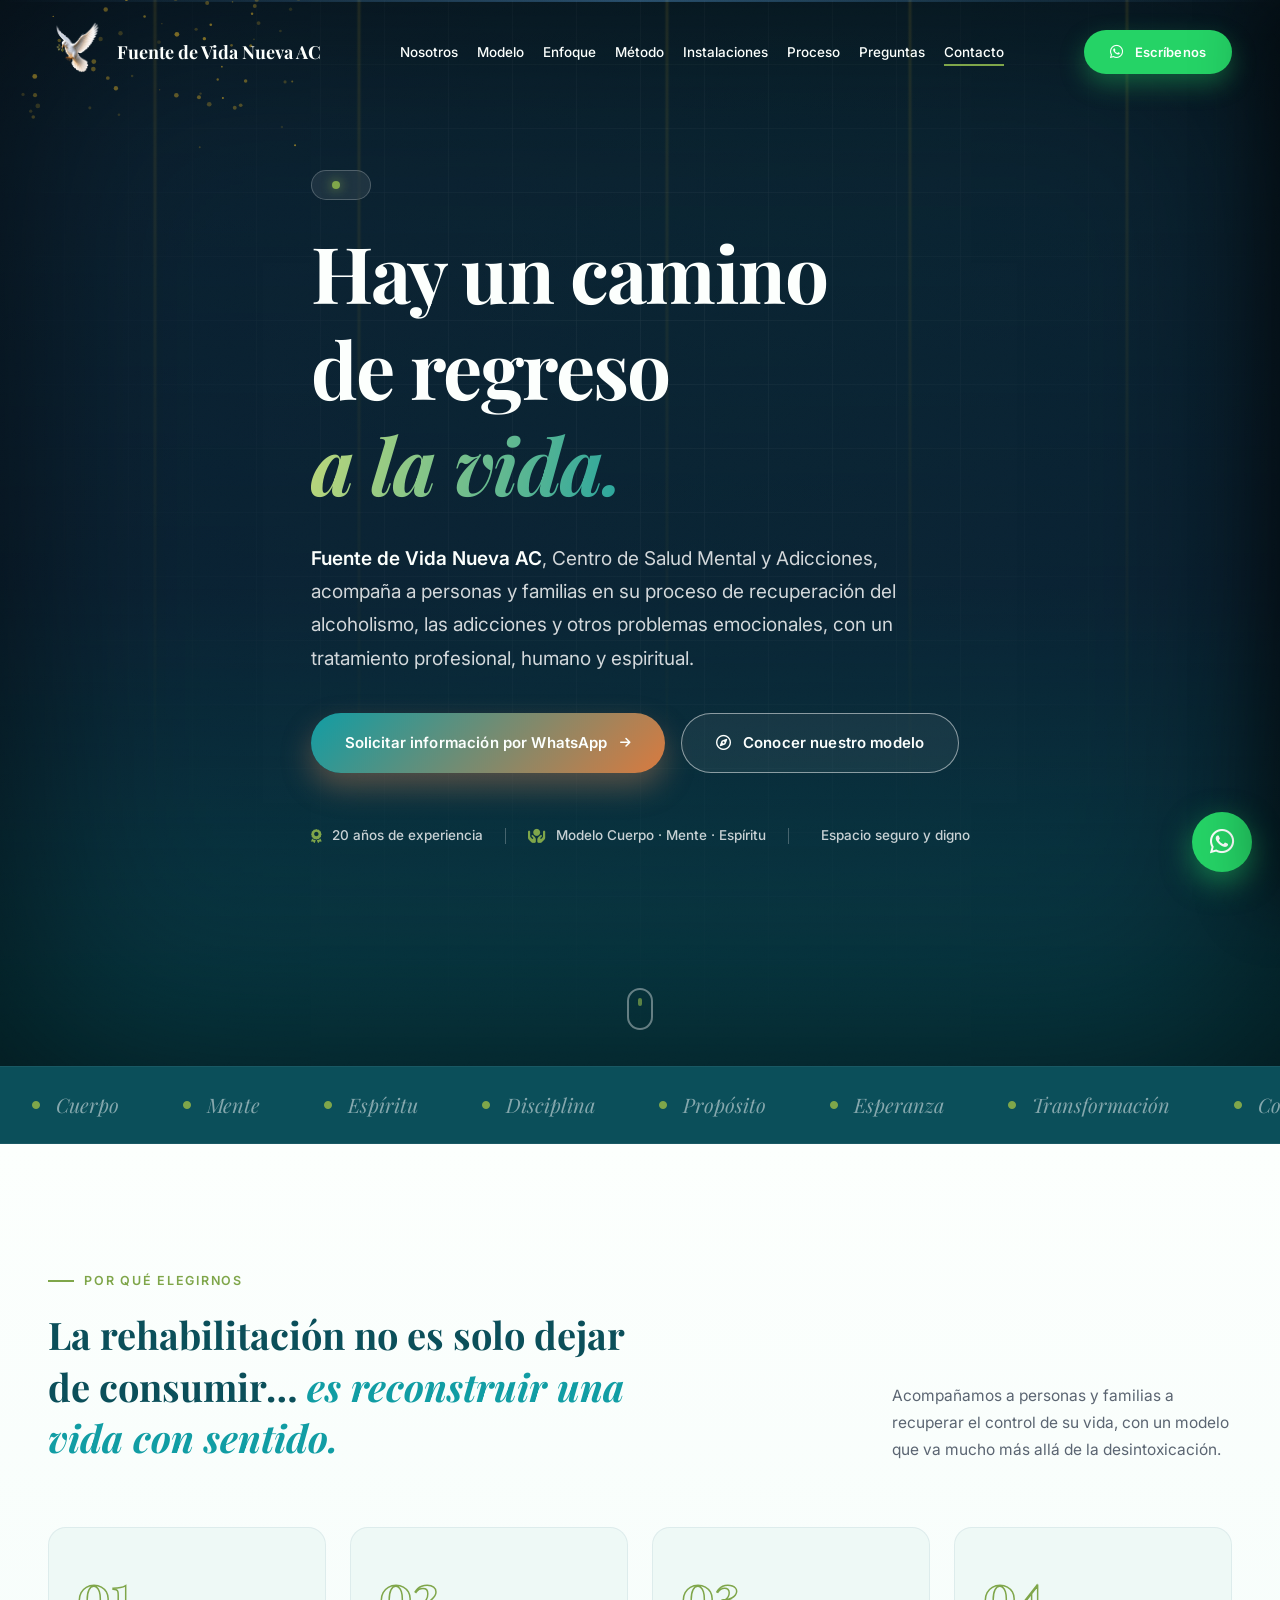
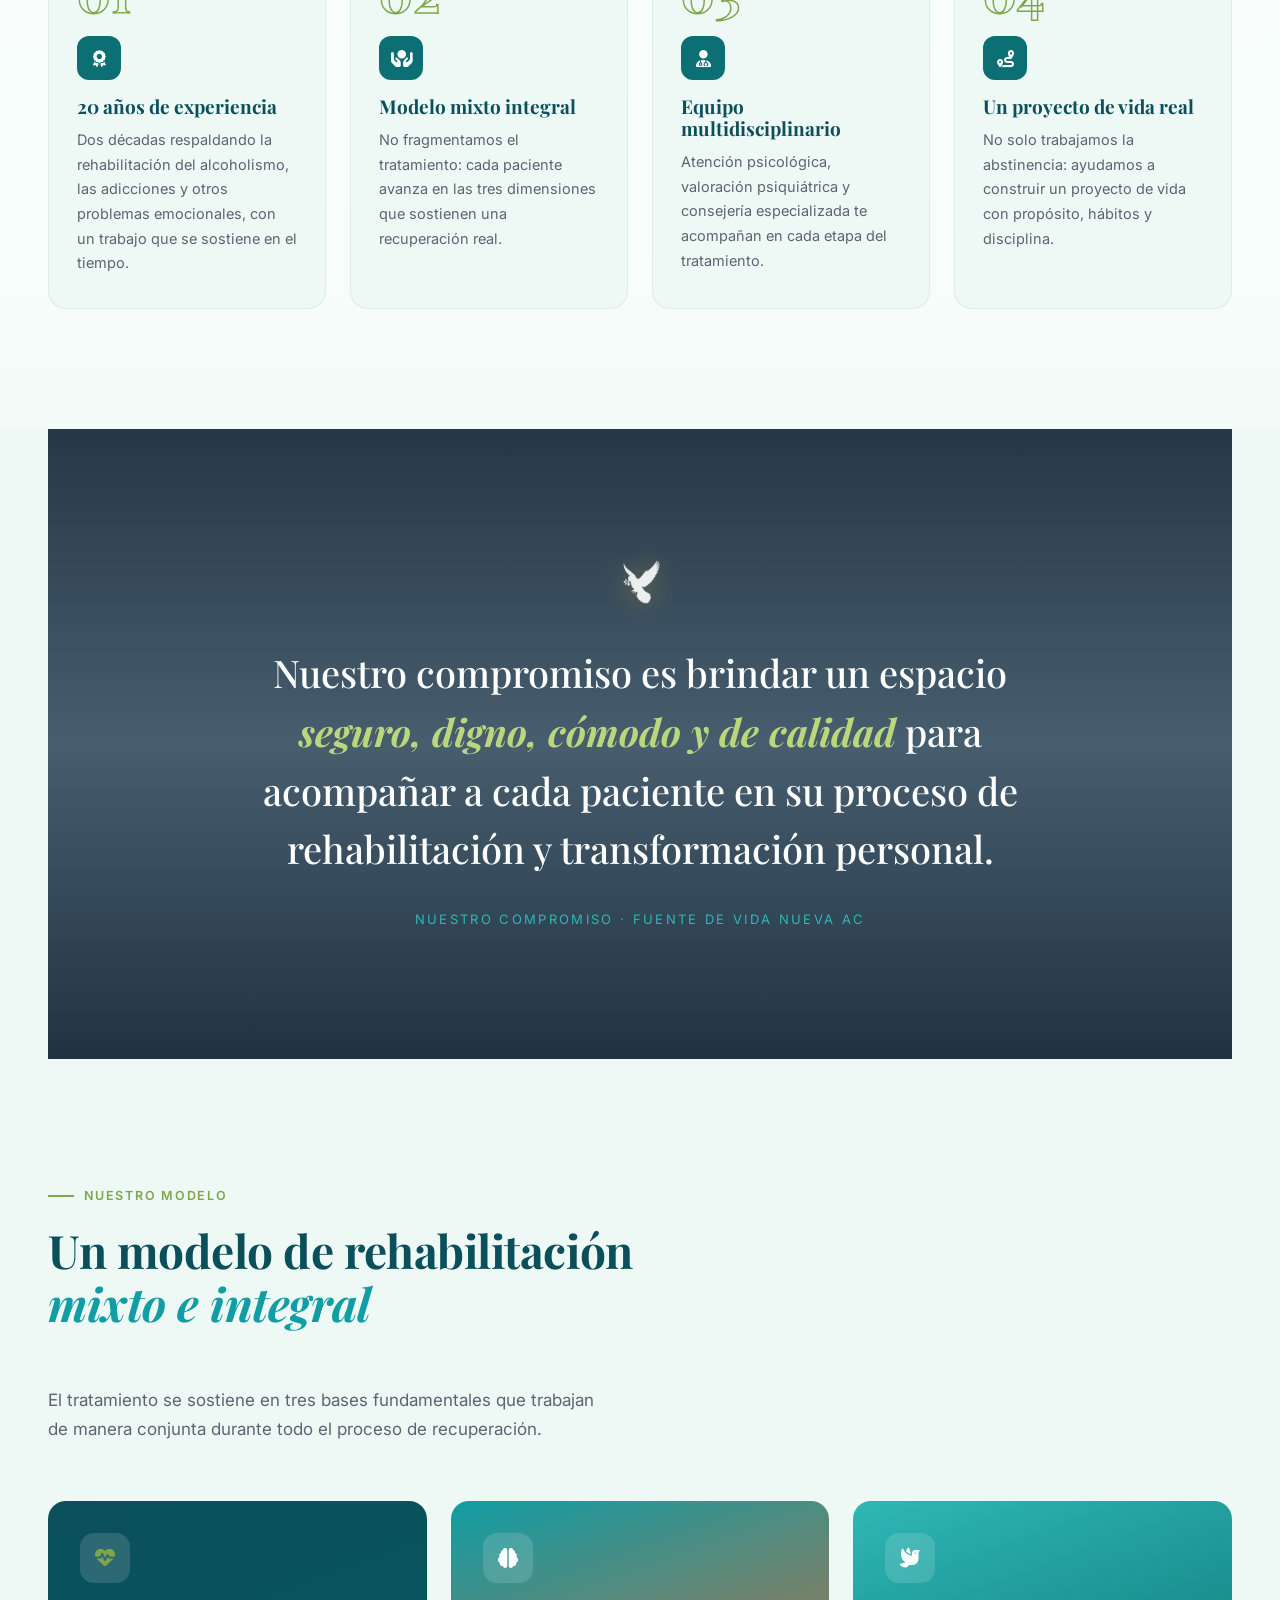
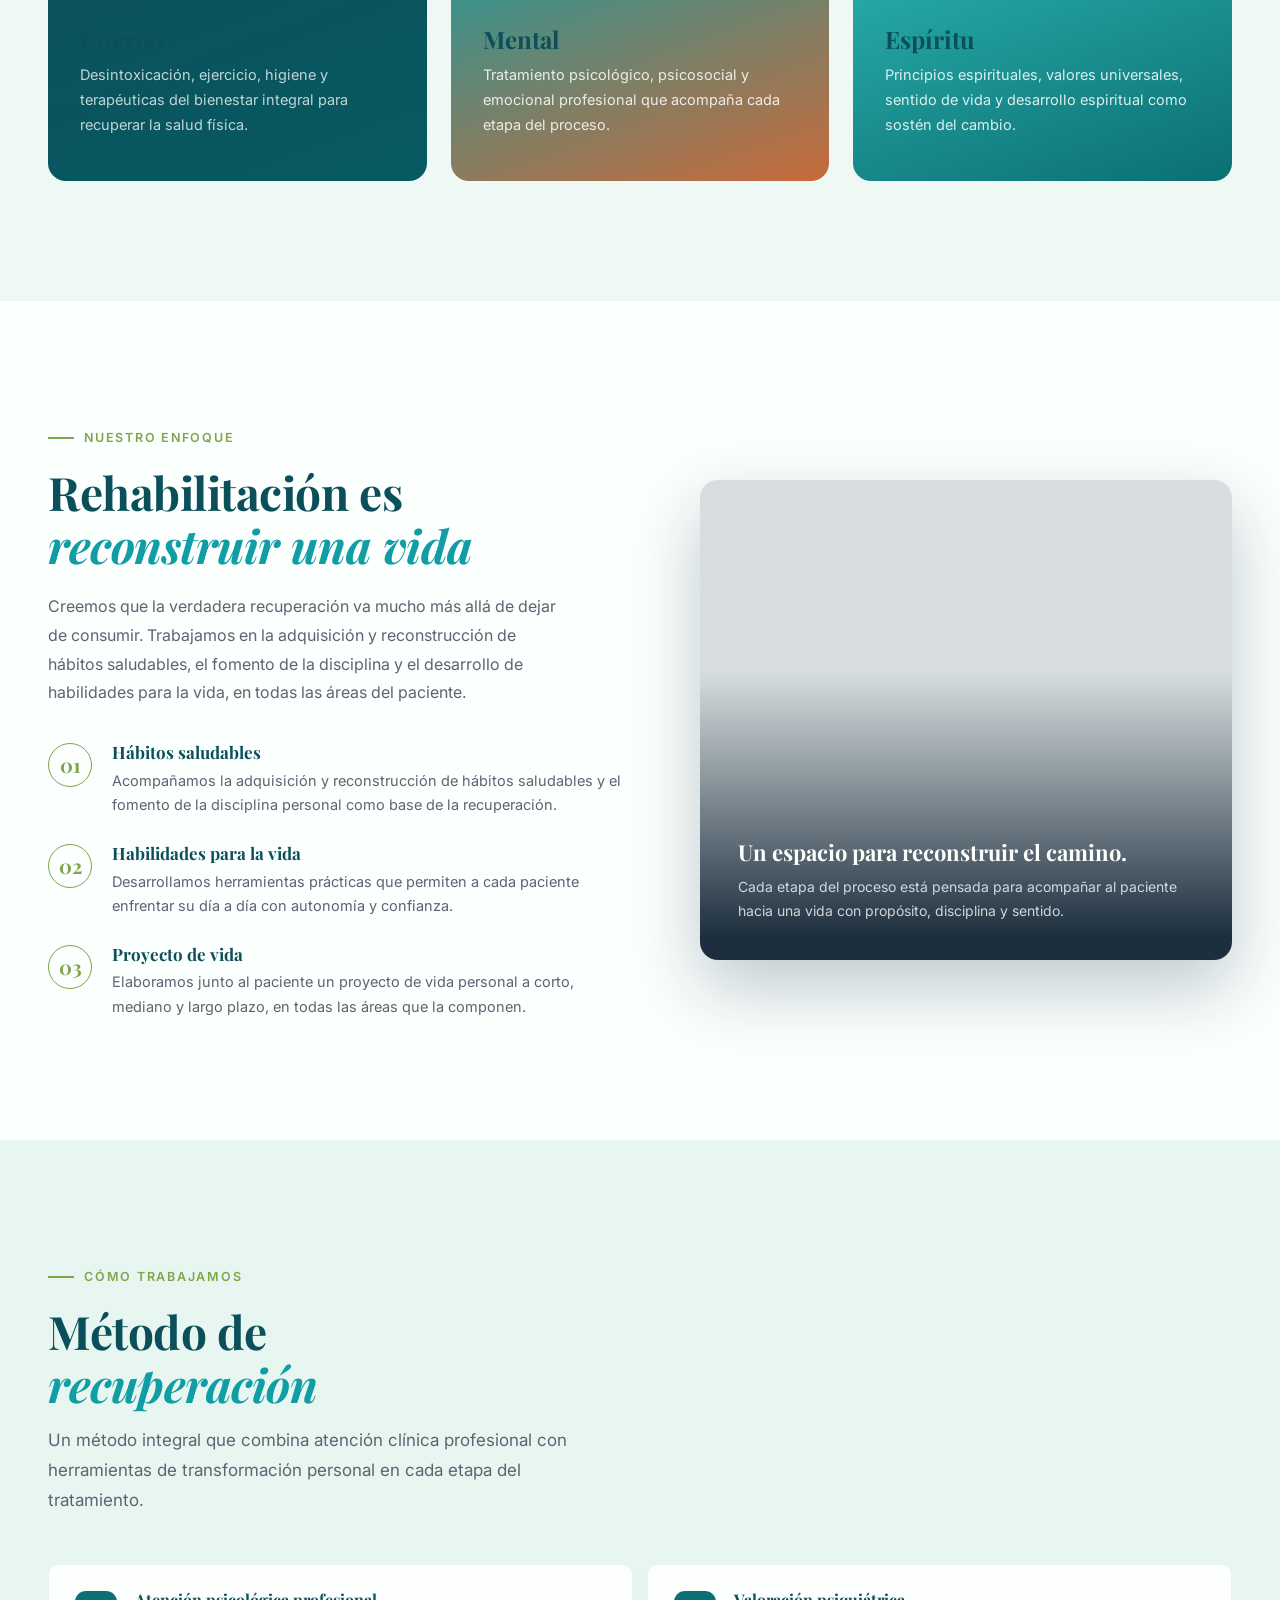
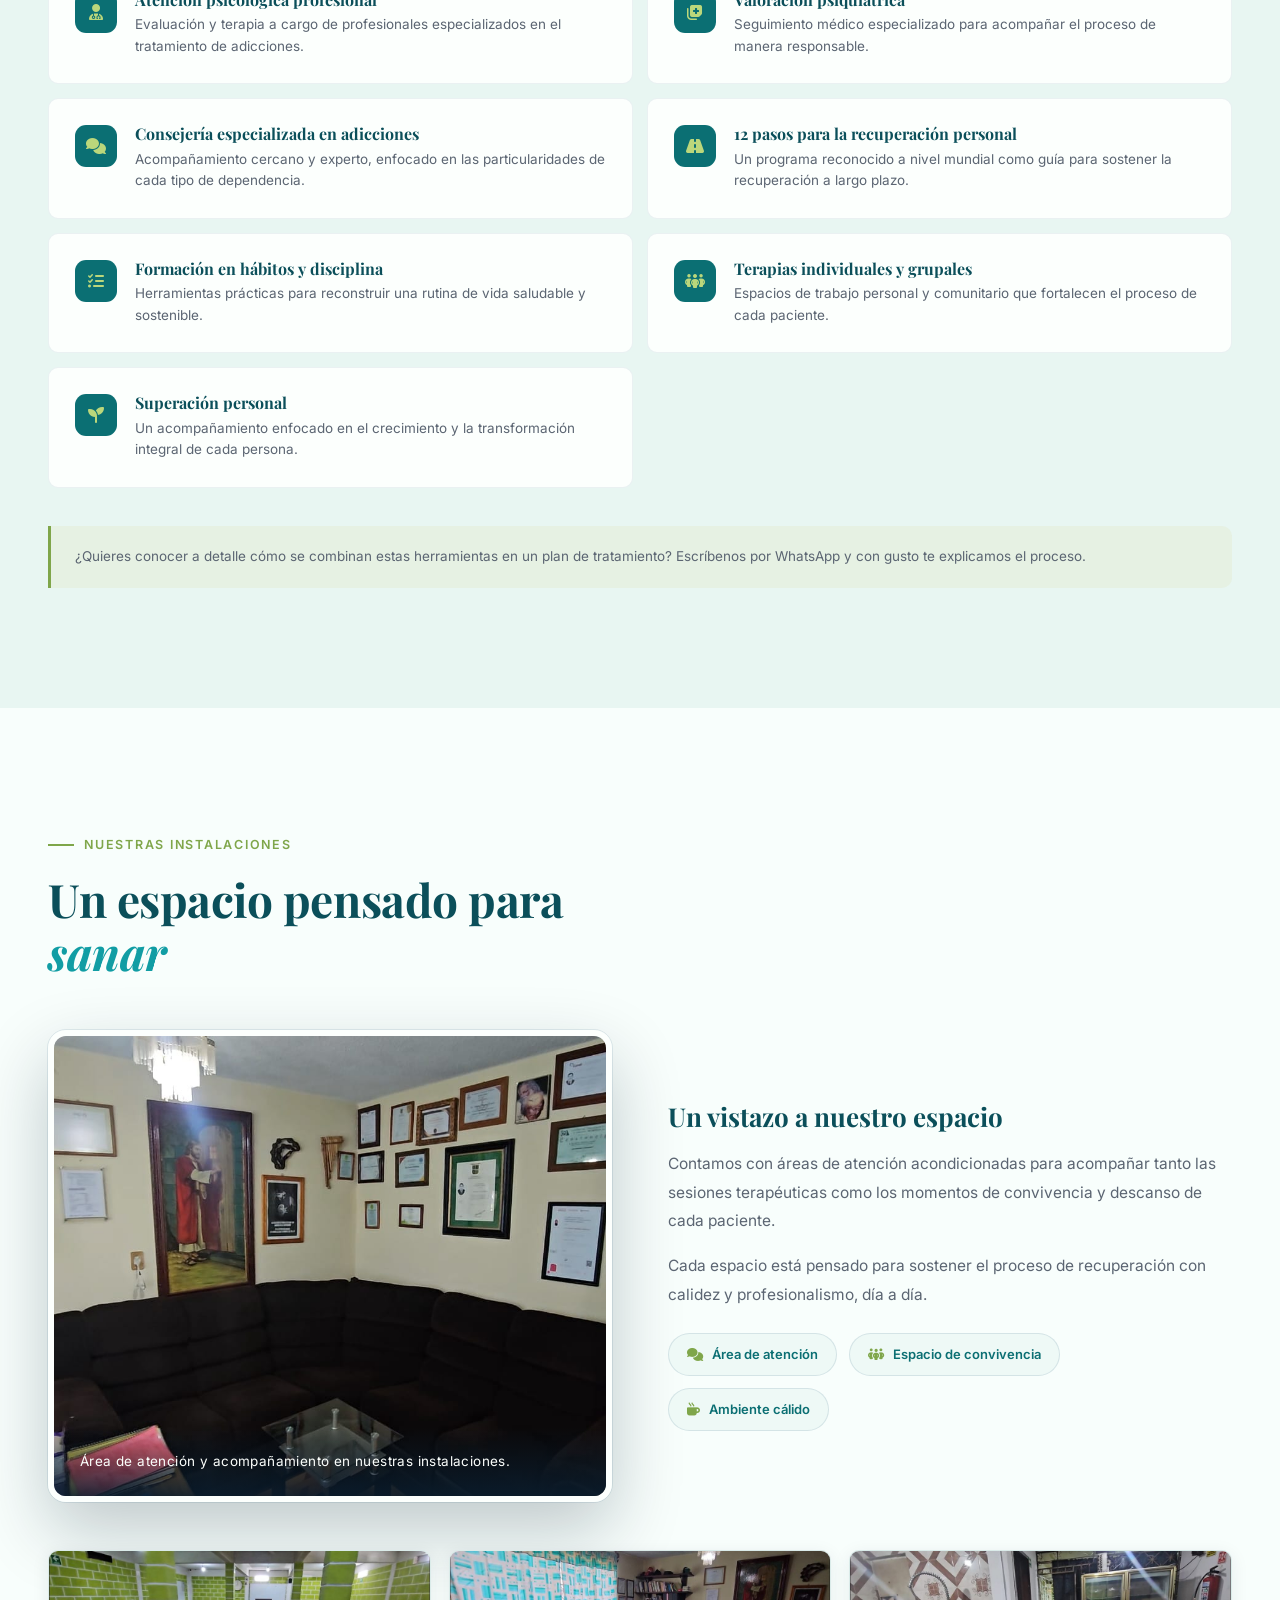
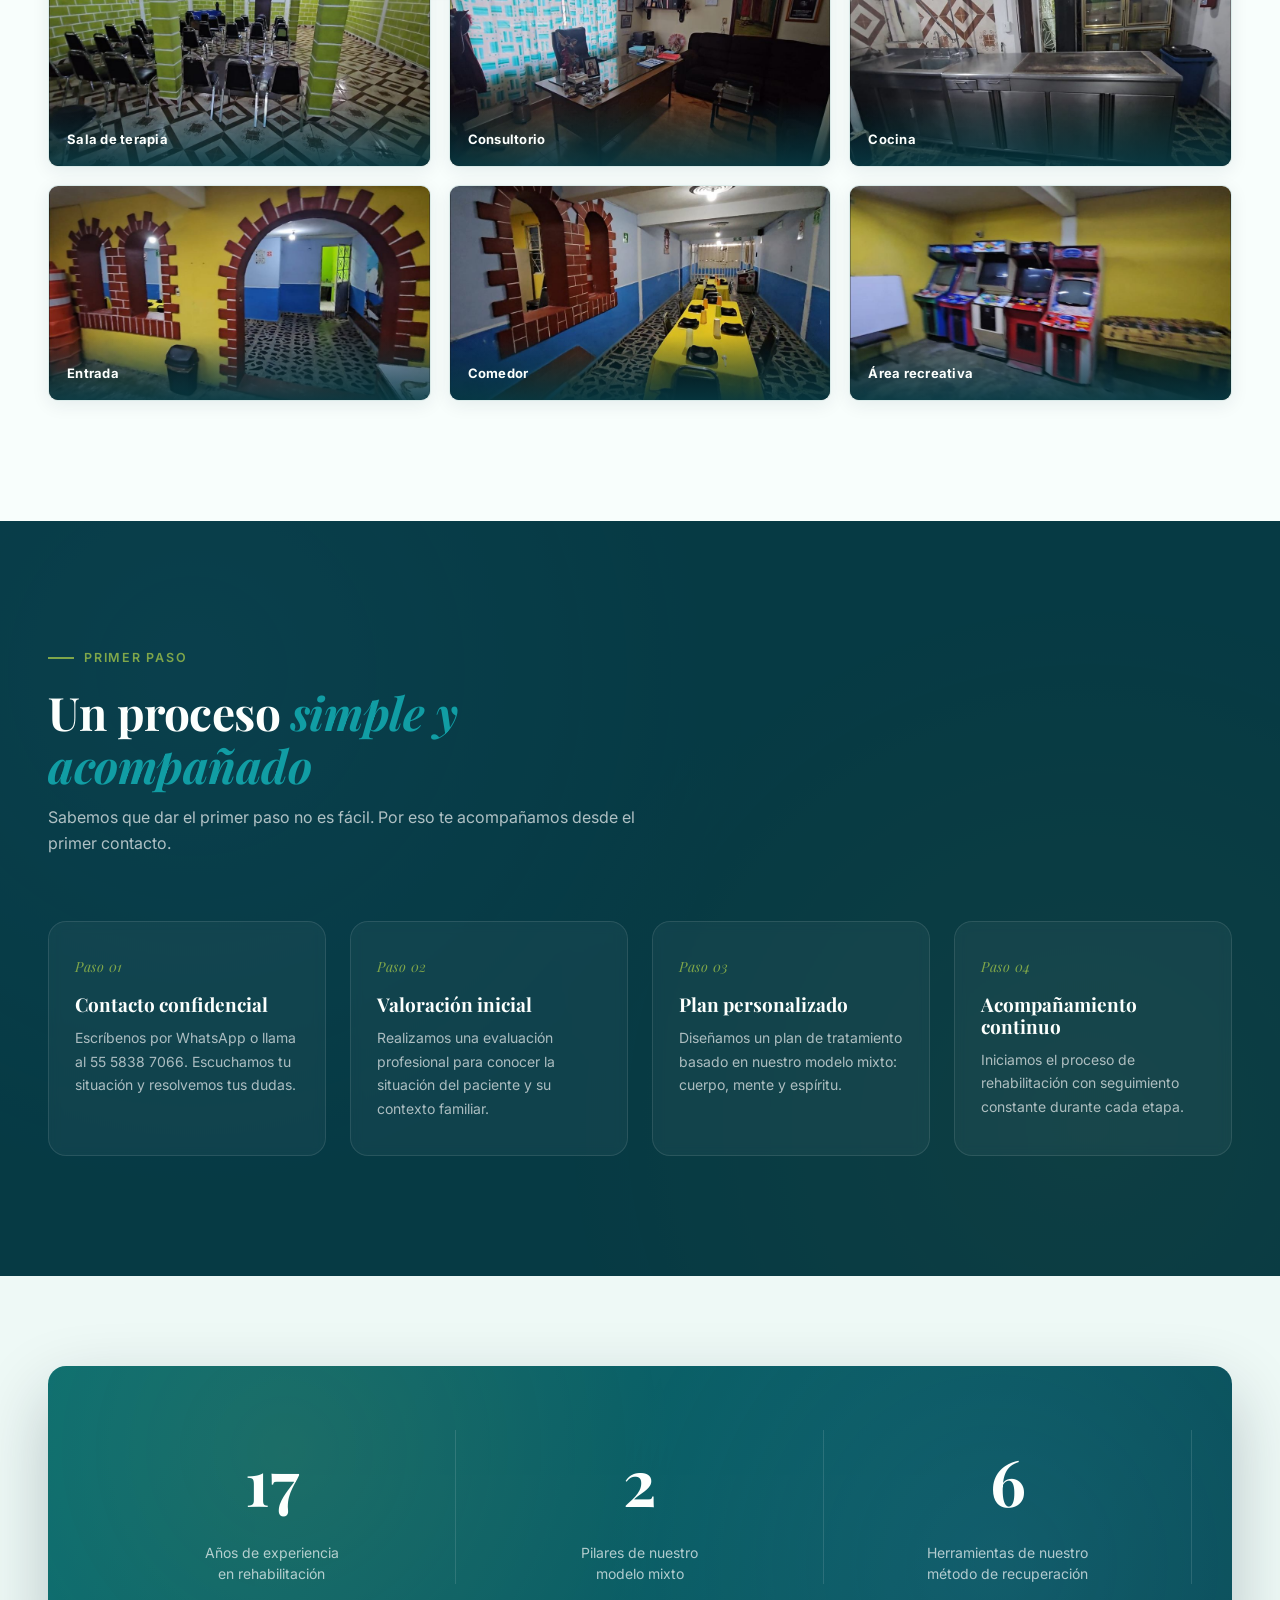
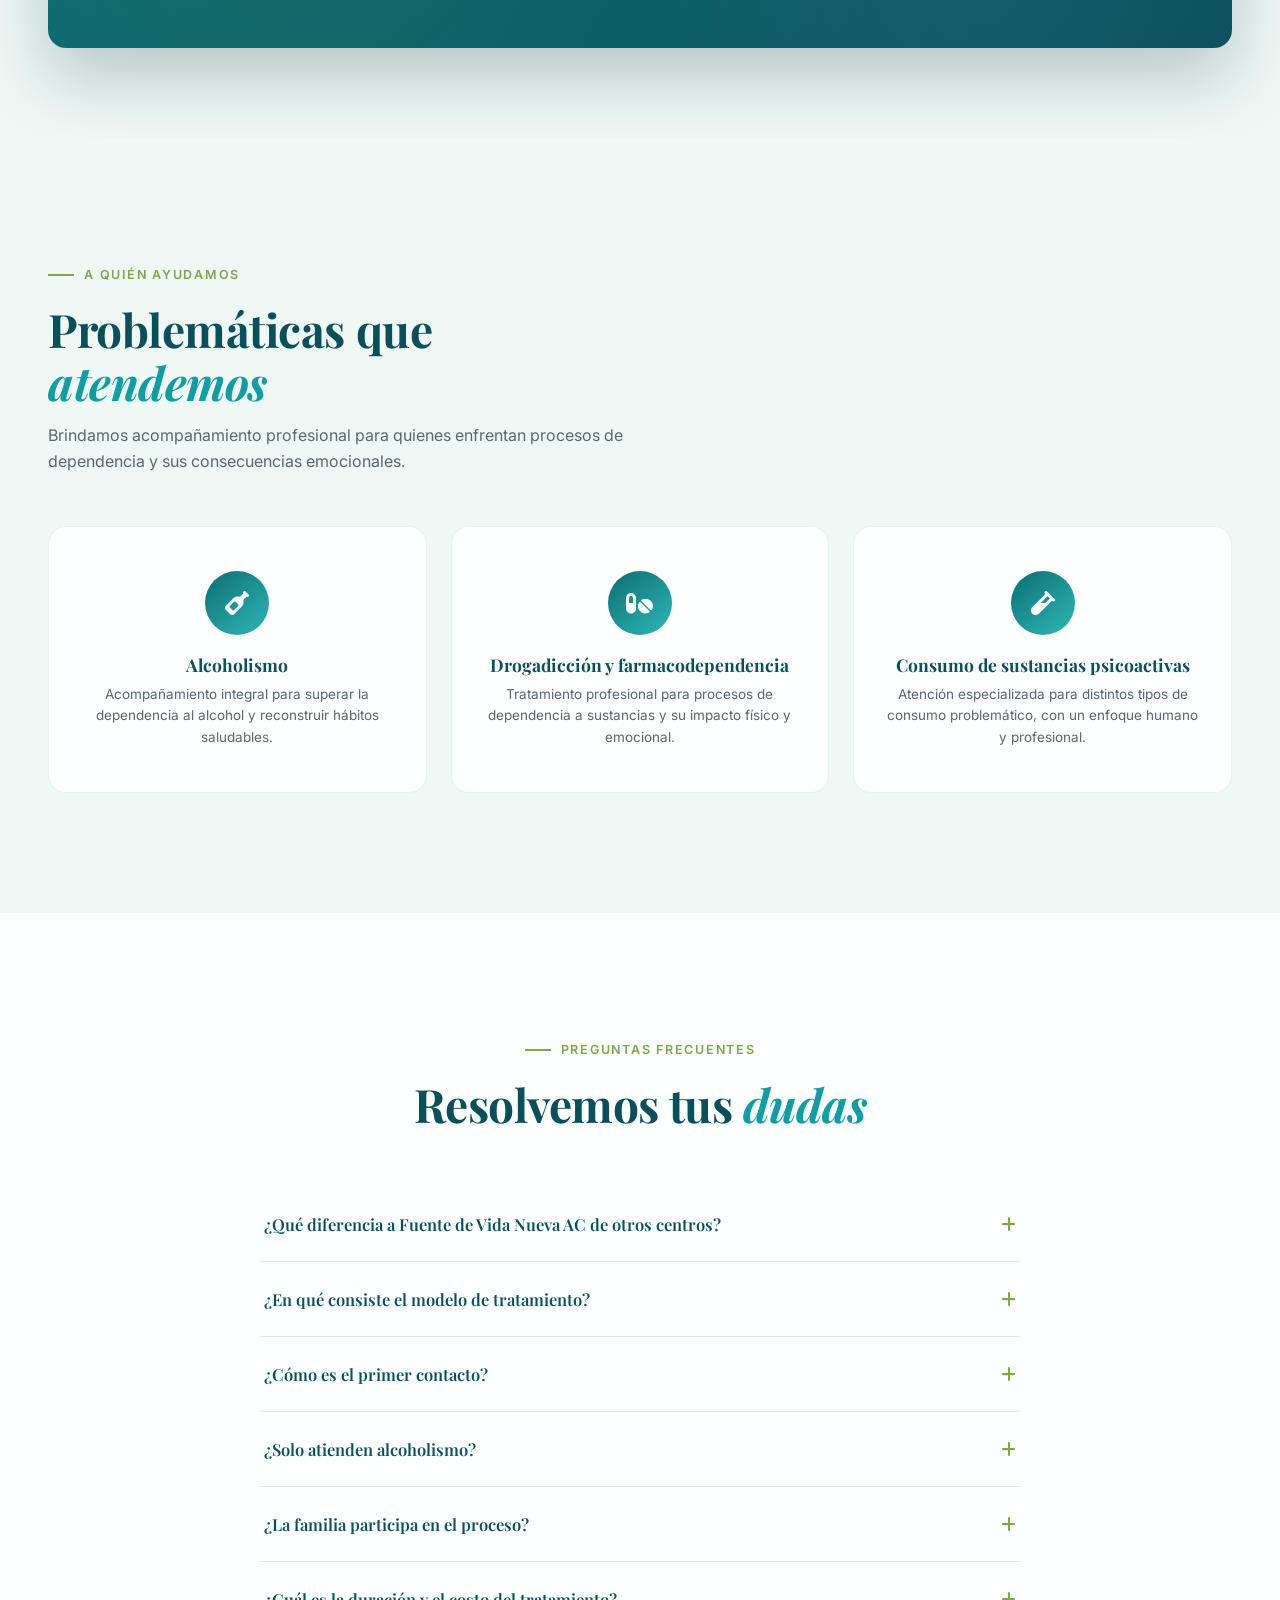
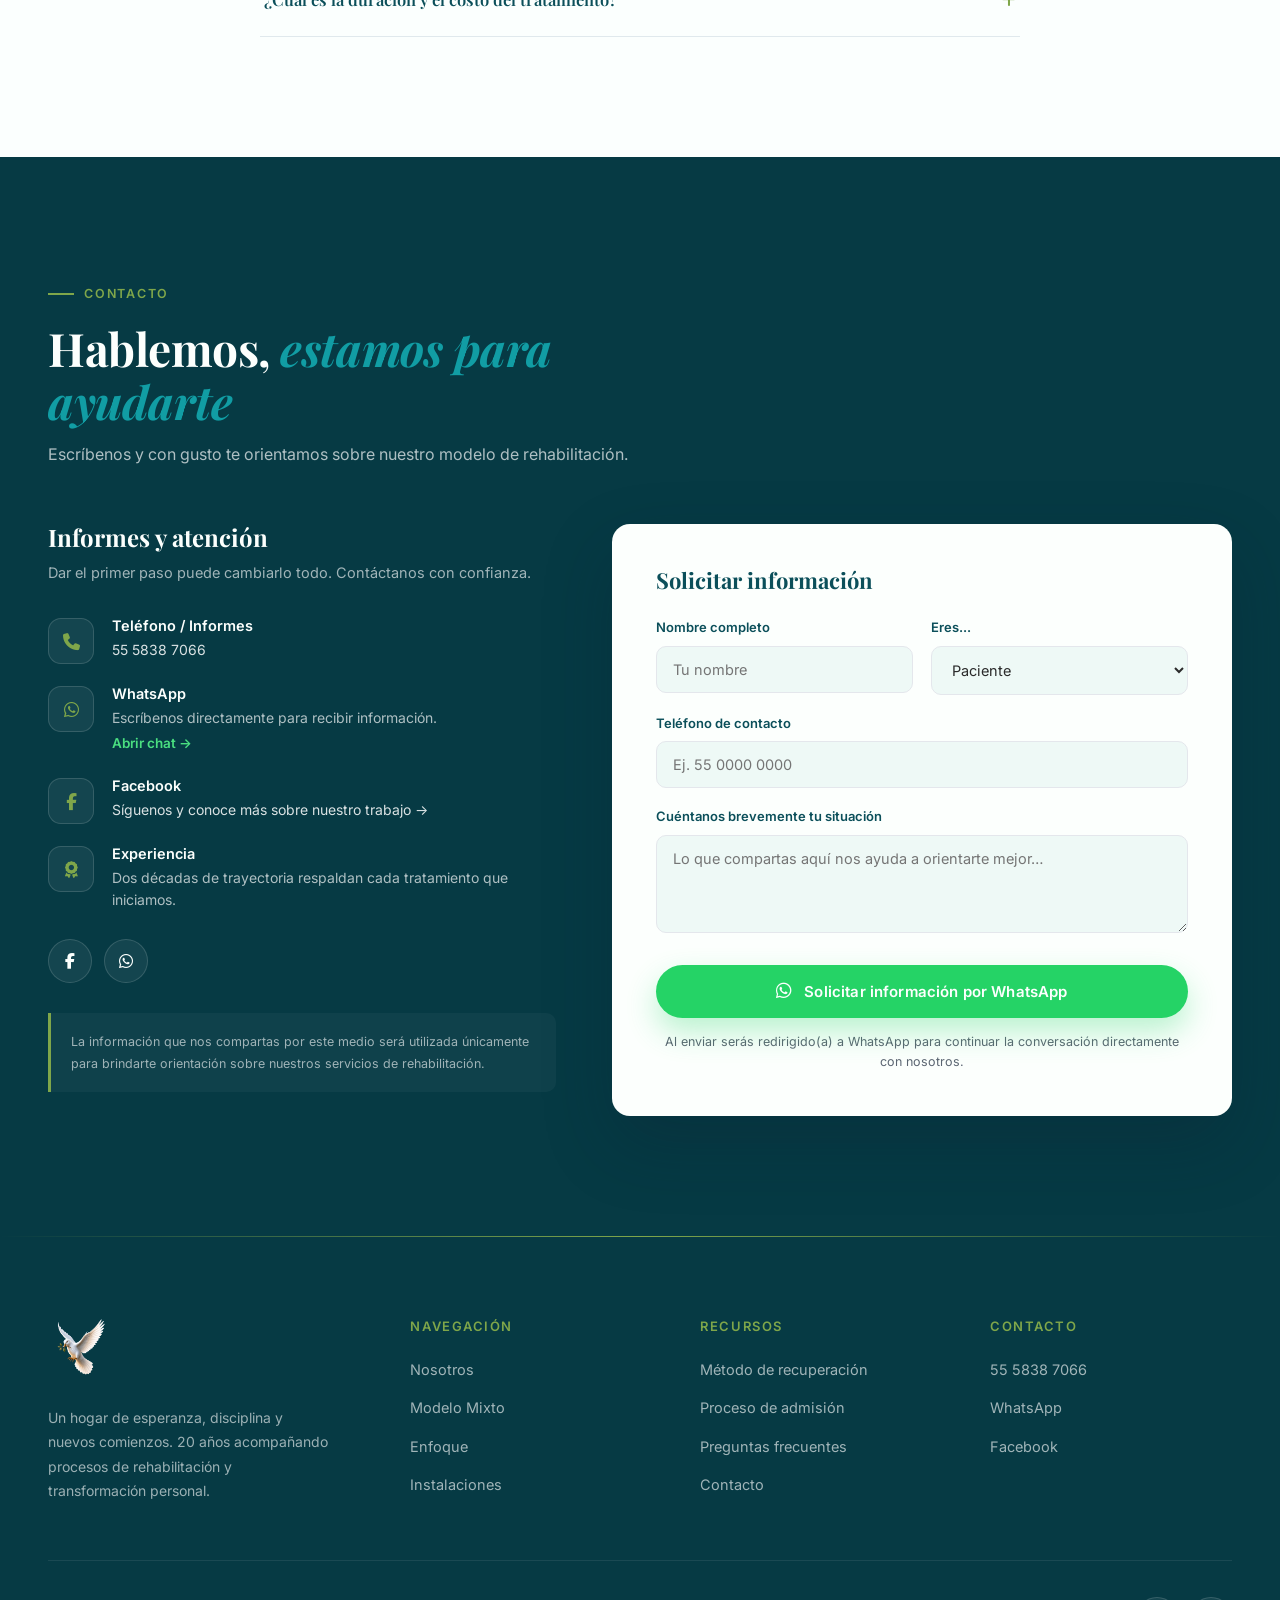
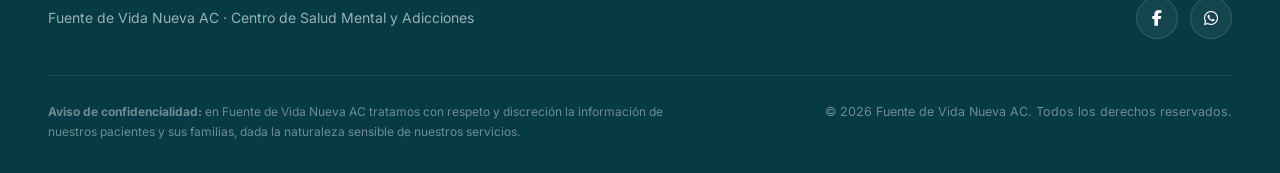
==== commit eabcd9f0: "segundo cambio" ====
--- a/index.html
+++ b/index.html
@@ -55,8 +55,8 @@
         <a href="#hero" class="nav-logo" aria-label="Fuente de Vida Nueva AC — inicio">
           <img src="images/logo.png" alt="Fuente de Vida Nueva AC, Hogar de Rehabilitación">
           <span class="nav-logo-text">
-            <strong>Fuente de Vida Nueva</strong>
-            <span>Hogar de Rehabilitación · AC</span>
+            <strong>Fuente de Vida Nueva AC</strong>
+            <span>Centro de Salud Mental y Adicciones</span>
           </span>
         </a>
 
@@ -134,7 +134,7 @@
           </h1>
 
           <p class="hero-sub" id="hero-sub">
-            Hogar de Rehabilitación <strong>Fuente de Vida Nueva AC</strong> acompaña a personas y familias en su proceso de recuperación del alcoholismo, las adicciones y otros problemas emocionales, con un tratamiento profesional, humano y espiritual.
+            <strong>Fuente de Vida Nueva AC</strong>, Centro de Salud Mental y Adicciones, acompaña a personas y familias en su proceso de recuperación del alcoholismo, las adicciones y otros problemas emocionales, con un tratamiento profesional, humano y espiritual.
           </p>
 
           <div class="hero-ctas" id="hero-ctas">
@@ -462,6 +462,33 @@
           </div>
         </div>
 
+        <div class="inst-gallery reveal d2" role="list" aria-label="Áreas de nuestras instalaciones">
+          <figure class="inst-gallery-card" role="listitem">
+            <img src="images/instalaciones-sala-terapia.jpg" alt="Sala de terapia grupal de Fuente de Vida Nueva AC" loading="lazy" decoding="async">
+            <figcaption>Sala de terapia</figcaption>
+          </figure>
+          <figure class="inst-gallery-card" role="listitem">
+            <img src="images/instalaciones-consultorio.jpg" alt="Consultorio de atención individual en Fuente de Vida Nueva AC" loading="lazy" decoding="async">
+            <figcaption>Consultorio</figcaption>
+          </figure>
+          <figure class="inst-gallery-card" role="listitem">
+            <img src="images/instalaciones-cocina.jpg" alt="Cocina equipada dentro de las instalaciones de Fuente de Vida Nueva AC" loading="lazy" decoding="async">
+            <figcaption>Cocina</figcaption>
+          </figure>
+          <figure class="inst-gallery-card" role="listitem">
+            <img src="images/instalaciones-entrada.jpg" alt="Entrada y pasillo interior de Fuente de Vida Nueva AC" loading="lazy" decoding="async">
+            <figcaption>Entrada</figcaption>
+          </figure>
+          <figure class="inst-gallery-card" role="listitem">
+            <img src="images/instalaciones-comedor.jpg" alt="Comedor y área de convivencia de Fuente de Vida Nueva AC" loading="lazy" decoding="async">
+            <figcaption>Comedor</figcaption>
+          </figure>
+          <figure class="inst-gallery-card" role="listitem">
+            <img src="images/instalaciones-recreacion.jpg" alt="Área recreativa dentro de Fuente de Vida Nueva AC" loading="lazy" decoding="async">
+            <figcaption>Área recreativa</figcaption>
+          </figure>
+        </div>
+
       </div>
     </section>
 
@@ -811,7 +838,7 @@
       </div>
 
       <div class="footer-inner">
-        <p class="footer-tagline" style="max-width:none; margin:0;">Hogar de Rehabilitación Fuente de Vida Nueva AC</p>
+        <p class="footer-tagline" style="max-width:none; margin:0;">Fuente de Vida Nueva AC · Centro de Salud Mental y Adicciones</p>
         <div class="footer-socials">
           <a href="https://www.facebook.com/share/1EWH9r3sDD/" target="_blank" rel="noopener noreferrer"
              class="footer-soc" aria-label="Facebook">
--- a/css/styles.css
+++ b/css/styles.css
@@ -6,19 +6,19 @@
 ═══════════════════════════════════════════════════════════════ */
 
 :root{
-  --blue-deep:#1B4F72;
-  --blue-deep-2:#123A56;
-  --blue-sky:#5DA9E9;
-  --gold:#C9A227;
-  --gold-light:#E4C563;
-  --sunrise:#E8935B;
-  --white:#FFFFFF;
-  --cream:#FAF6EE;
+  --blue-deep:#0B6F73;
+  --blue-deep-2:#075A62;
+  --blue-sky:#2EB8B5;
+  --gold:#7FA64A;
+  --gold-light:#BBD77B;
+  --sunrise:#119DA4;
+  --white:#FCFFFD;
+  --cream:#EEF9F6;
   --ink:#2B2B2B;
   --gray:#5B6572;
   --gray-light:#8A93A0;
-  --navy-950:#0A1D2E;
-  --navy-900:#0F2A42;
+  --navy-950:#063A44;
+  --navy-900:#0B4F5A;
 
   --font-title:'Playfair Display', 'Georgia', serif;
   --font-body:'Inter', -apple-system, sans-serif;
@@ -42,7 +42,7 @@
 body{
   font-family:var(--font-body);
   color:var(--ink);
-  background:var(--white);
+  background:var(--cream);
   line-height:1.6;
   overflow-x:hidden;
   -webkit-font-smoothing:antialiased;
@@ -396,16 +396,16 @@
    SECTIONS — general spacing / bg rhythm
 ═══════════════════════════════════════════════════════════════ */
 section{padding:120px 0;}
-#nosotros{background:var(--white);}
+#nosotros{background:linear-gradient(180deg,var(--white),#F4FCFA);}
 #filosofia{padding:0;}
 #especializacion{background:var(--cream);}
-#metodologia{background:var(--white);}
-#metodo-recuperacion{background:var(--cream);}
-#instalaciones{background:var(--white);}
+#metodologia{background:#FBFFFE;}
+#metodo-recuperacion{background:#E8F6F2;}
+#instalaciones{background:#F8FEFC;}
 #admision{background:var(--navy-950); color:var(--white);}
 #compromisos{padding:0;}
-#sectores{background:var(--cream);}
-#faq{background:var(--white);}
+#sectores{background:#EEF9F6;}
+#faq{background:#FBFFFE;}
 #contacto{background:var(--navy-950); color:var(--white);}
 
 .why-header{display:flex; justify-content:space-between; gap:60px; align-items:flex-end; margin-bottom:64px; flex-wrap:wrap;}
@@ -558,6 +558,26 @@
   background:var(--cream); padding:10px 18px; border-radius:100px; border:1px solid rgba(27,79,114,.12);
 }
 .inst-badge i{color:var(--gold);}
+.inst-gallery{
+  display:grid; grid-template-columns:repeat(3,1fr); gap:18px;
+  margin-top:48px;
+}
+.inst-gallery-card{
+  position:relative; overflow:hidden; border-radius:var(--radius-sm);
+  background:var(--white); border:1px solid rgba(11,111,115,.14);
+  box-shadow:var(--shadow-sm);
+}
+.inst-gallery-card img{
+  width:100%; aspect-ratio:16/9; object-fit:cover;
+  transition:transform .7s var(--ease), filter .7s var(--ease);
+}
+.inst-gallery-card:hover img{transform:scale(1.05); filter:saturate(1.04);}
+.inst-gallery-card figcaption{
+  position:absolute; left:0; right:0; bottom:0;
+  padding:28px 18px 16px;
+  background:linear-gradient(0deg, rgba(6,58,68,.88), transparent);
+  color:var(--white); font-size:13px; font-weight:700; letter-spacing:.02em;
+}
 
 /* ─── Admision — proceso ─── */
 #admision{position:relative; overflow:hidden;}
@@ -760,6 +780,7 @@
   .especial-grid{grid-template-columns:repeat(1,1fr);}
   .meto-wrap{grid-template-columns:1fr; gap:48px;}
   .instalaciones-feature{grid-template-columns:1fr; gap:36px;}
+  .inst-gallery{grid-template-columns:repeat(2,1fr);}
   .proceso-grid{grid-template-columns:repeat(2,1fr);}
   .sectores-grid{grid-template-columns:repeat(2,1fr);}
   .contact-box{grid-template-columns:1fr; gap:44px;}
@@ -787,6 +808,7 @@
 @media (max-width:640px){
   .container{padding:0 20px;}
   .features-grid{grid-template-columns:1fr;}
+  .inst-gallery{grid-template-columns:1fr;}
   .proceso-grid{grid-template-columns:1fr;}
   .sectores-grid{grid-template-columns:1fr;}
   .hero-title{font-size:clamp(36px,11vw,52px);}
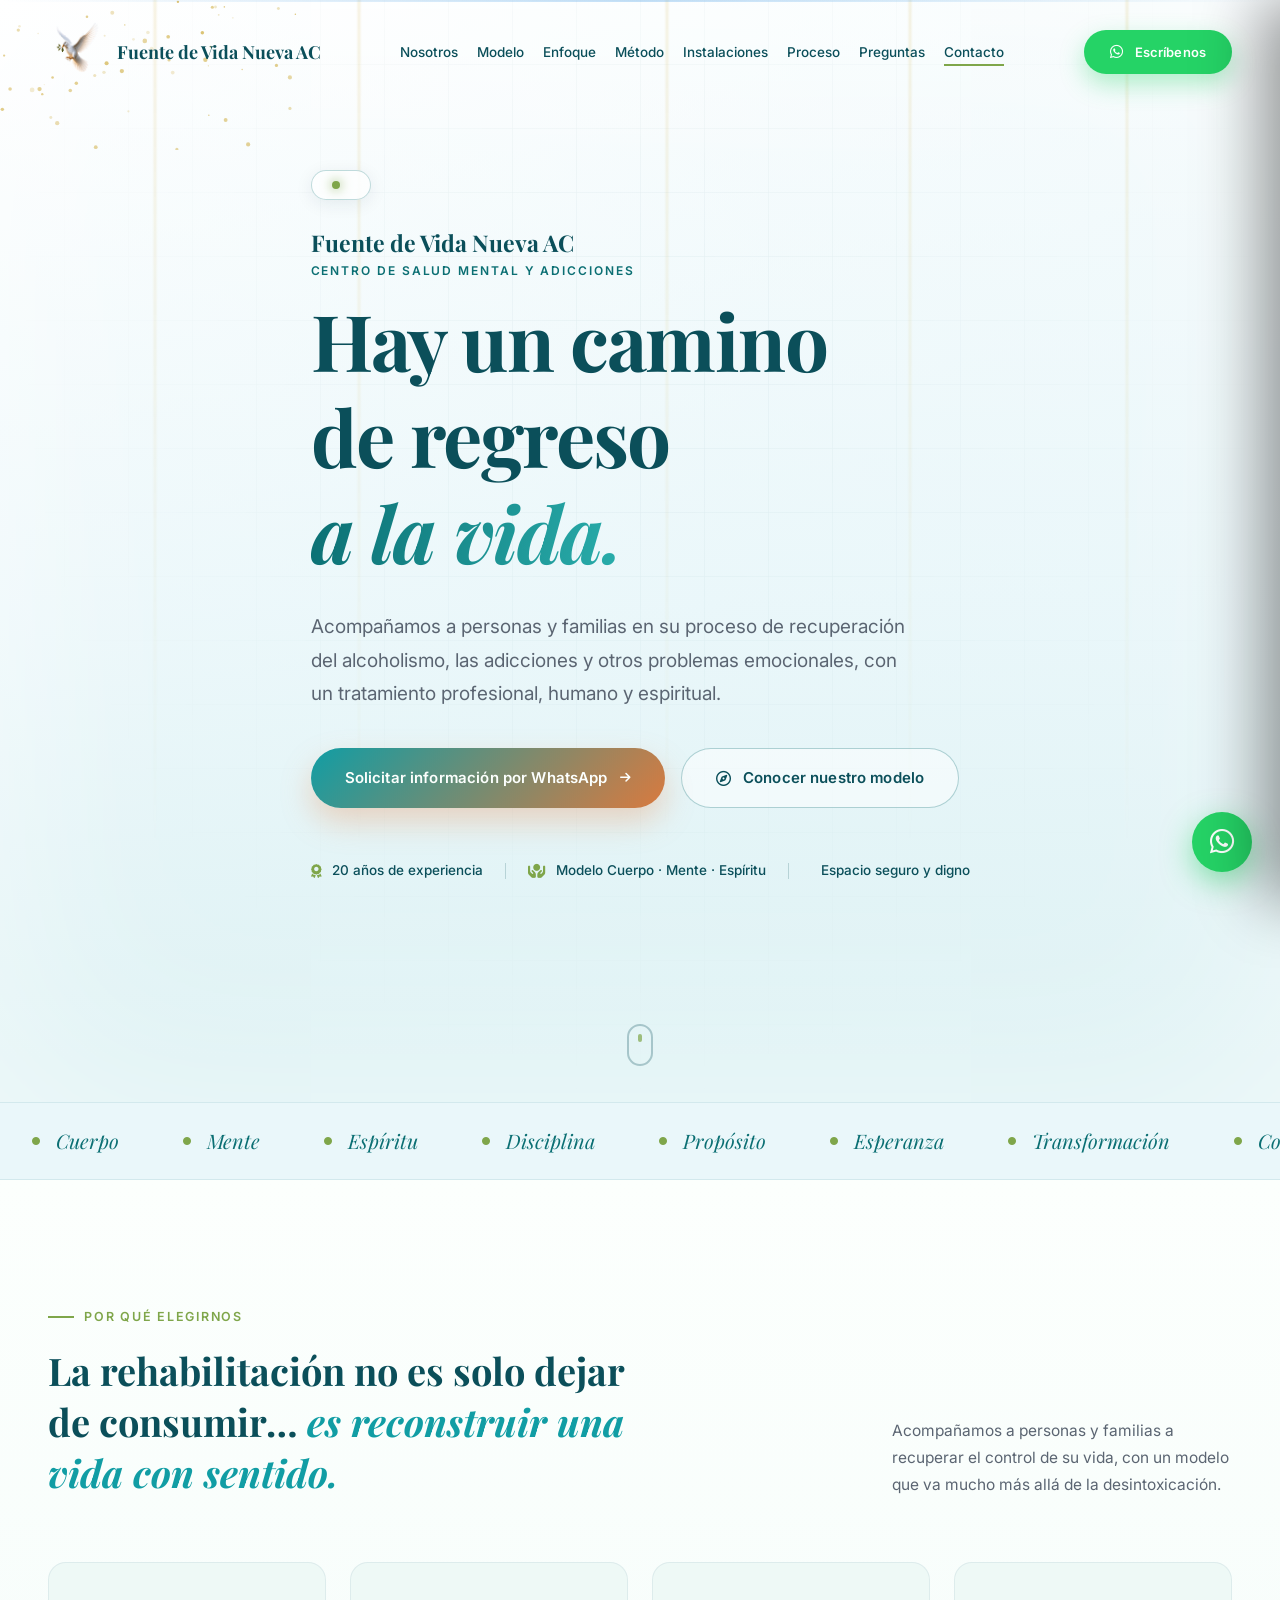
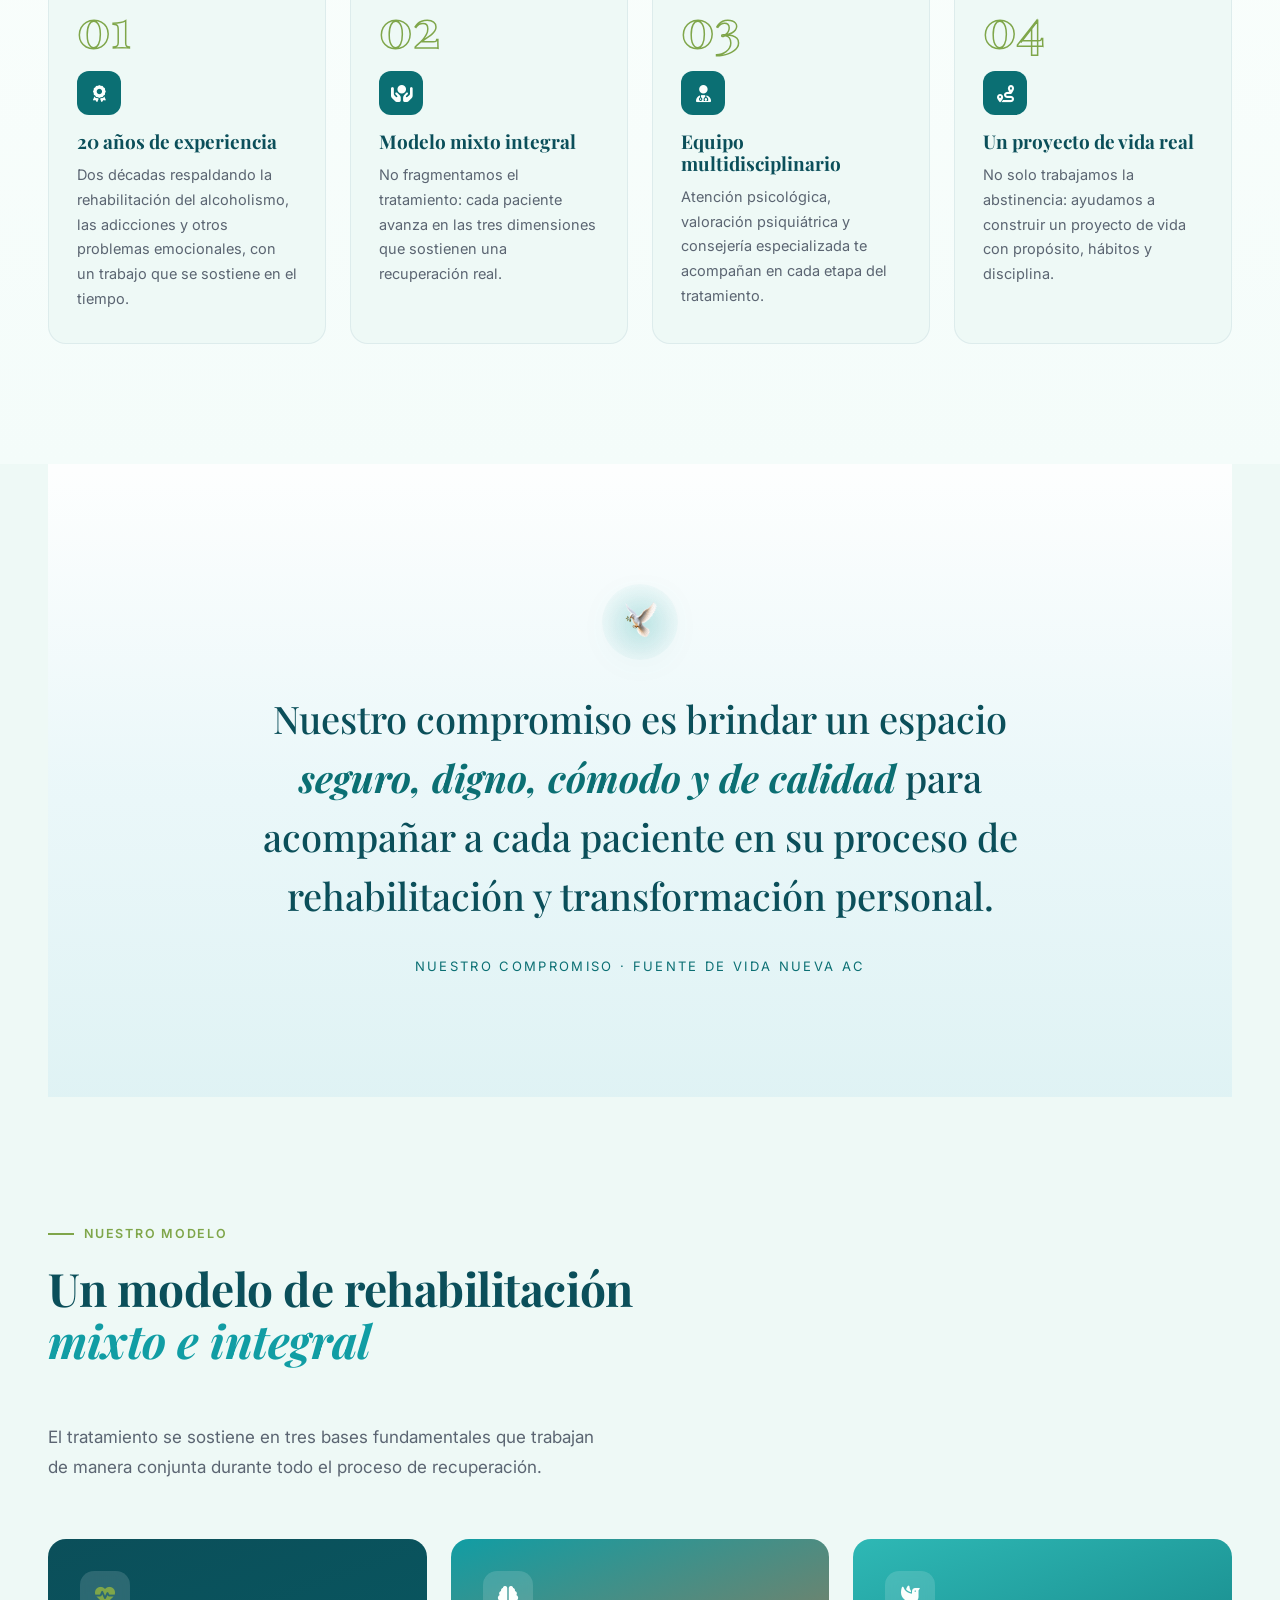
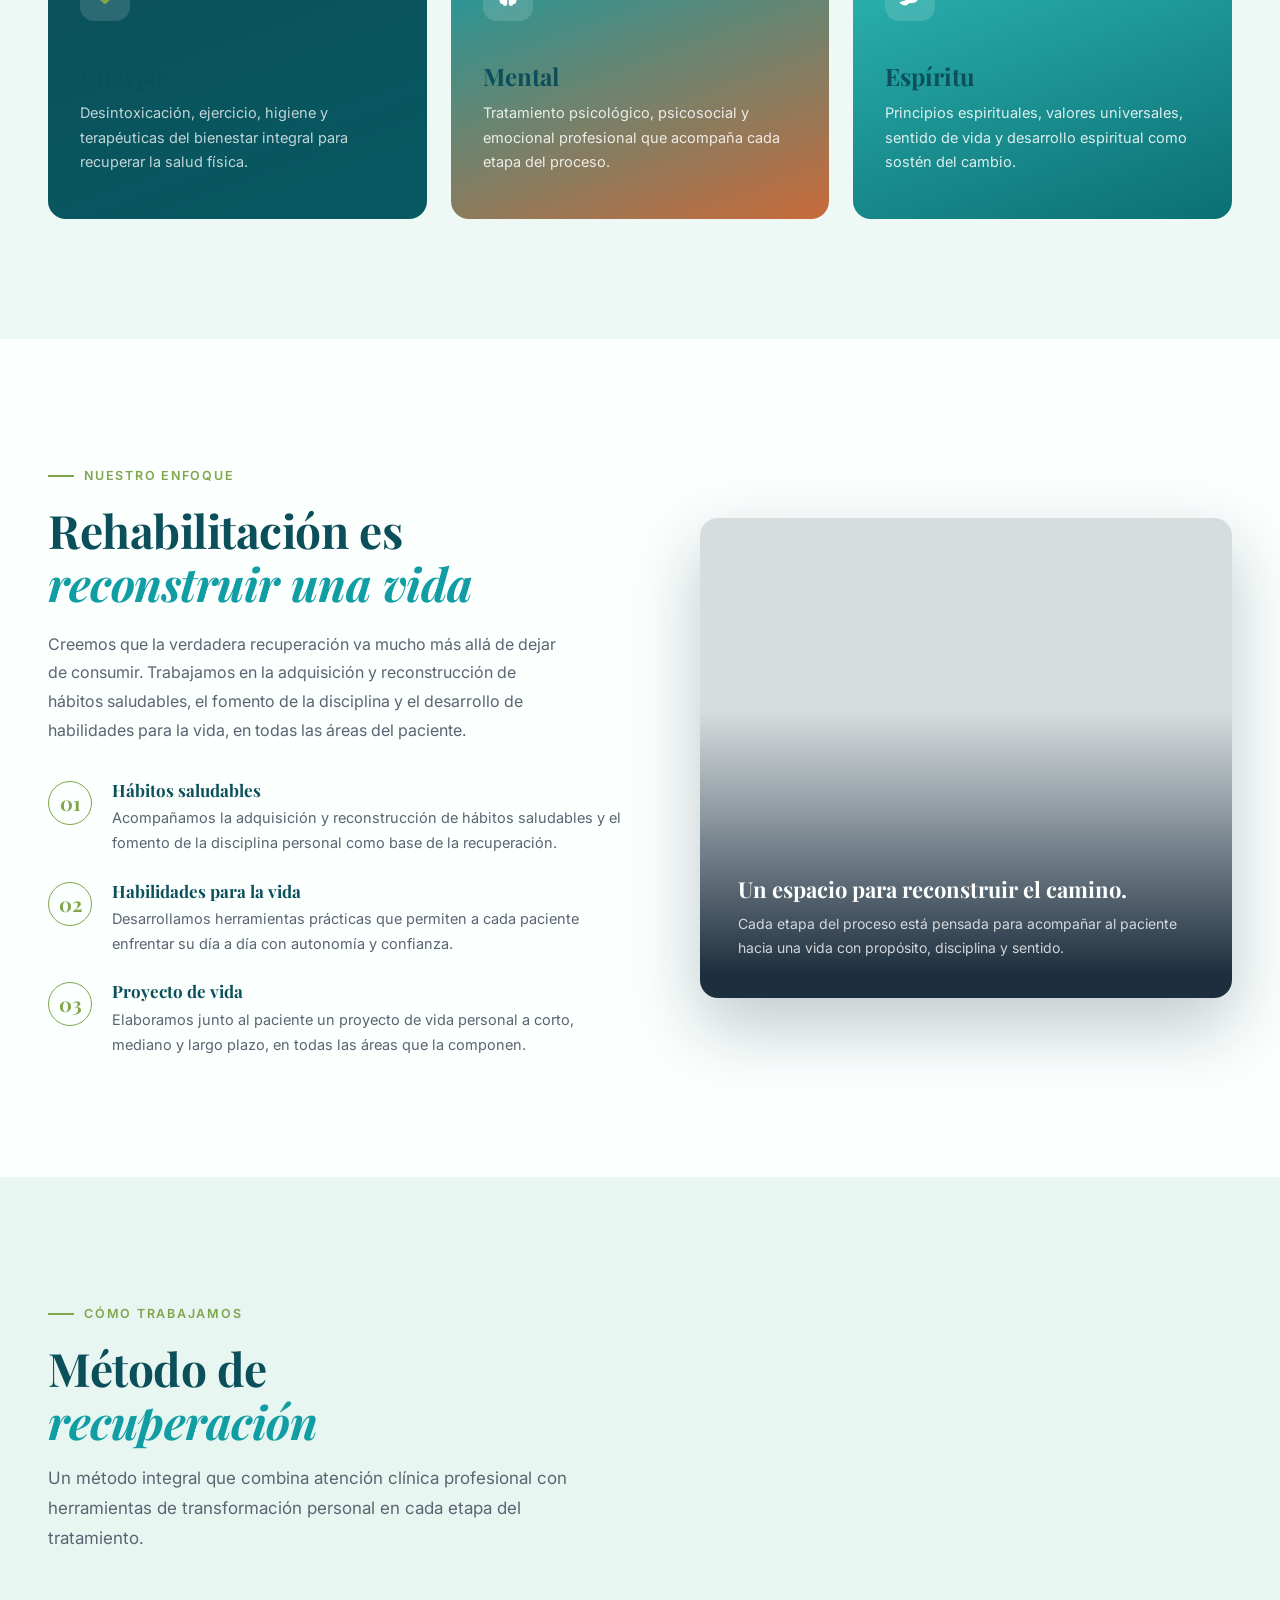
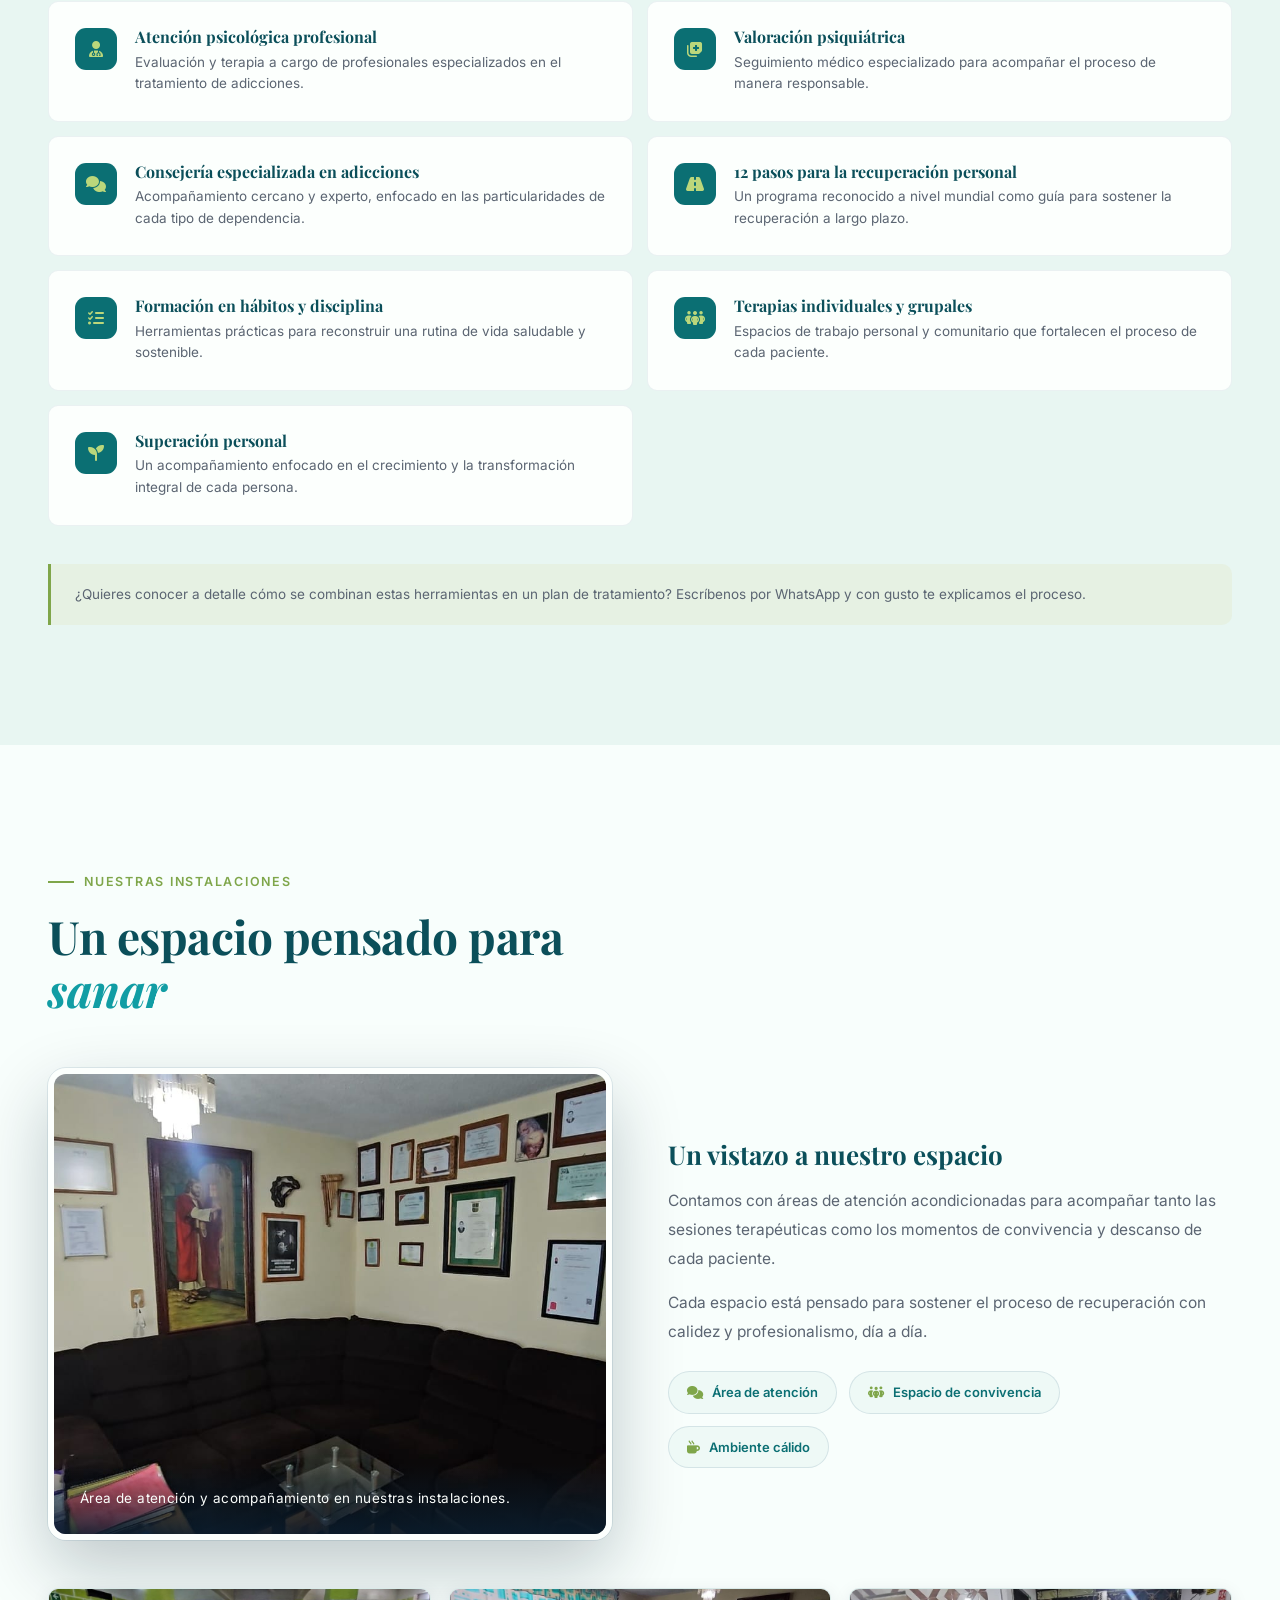
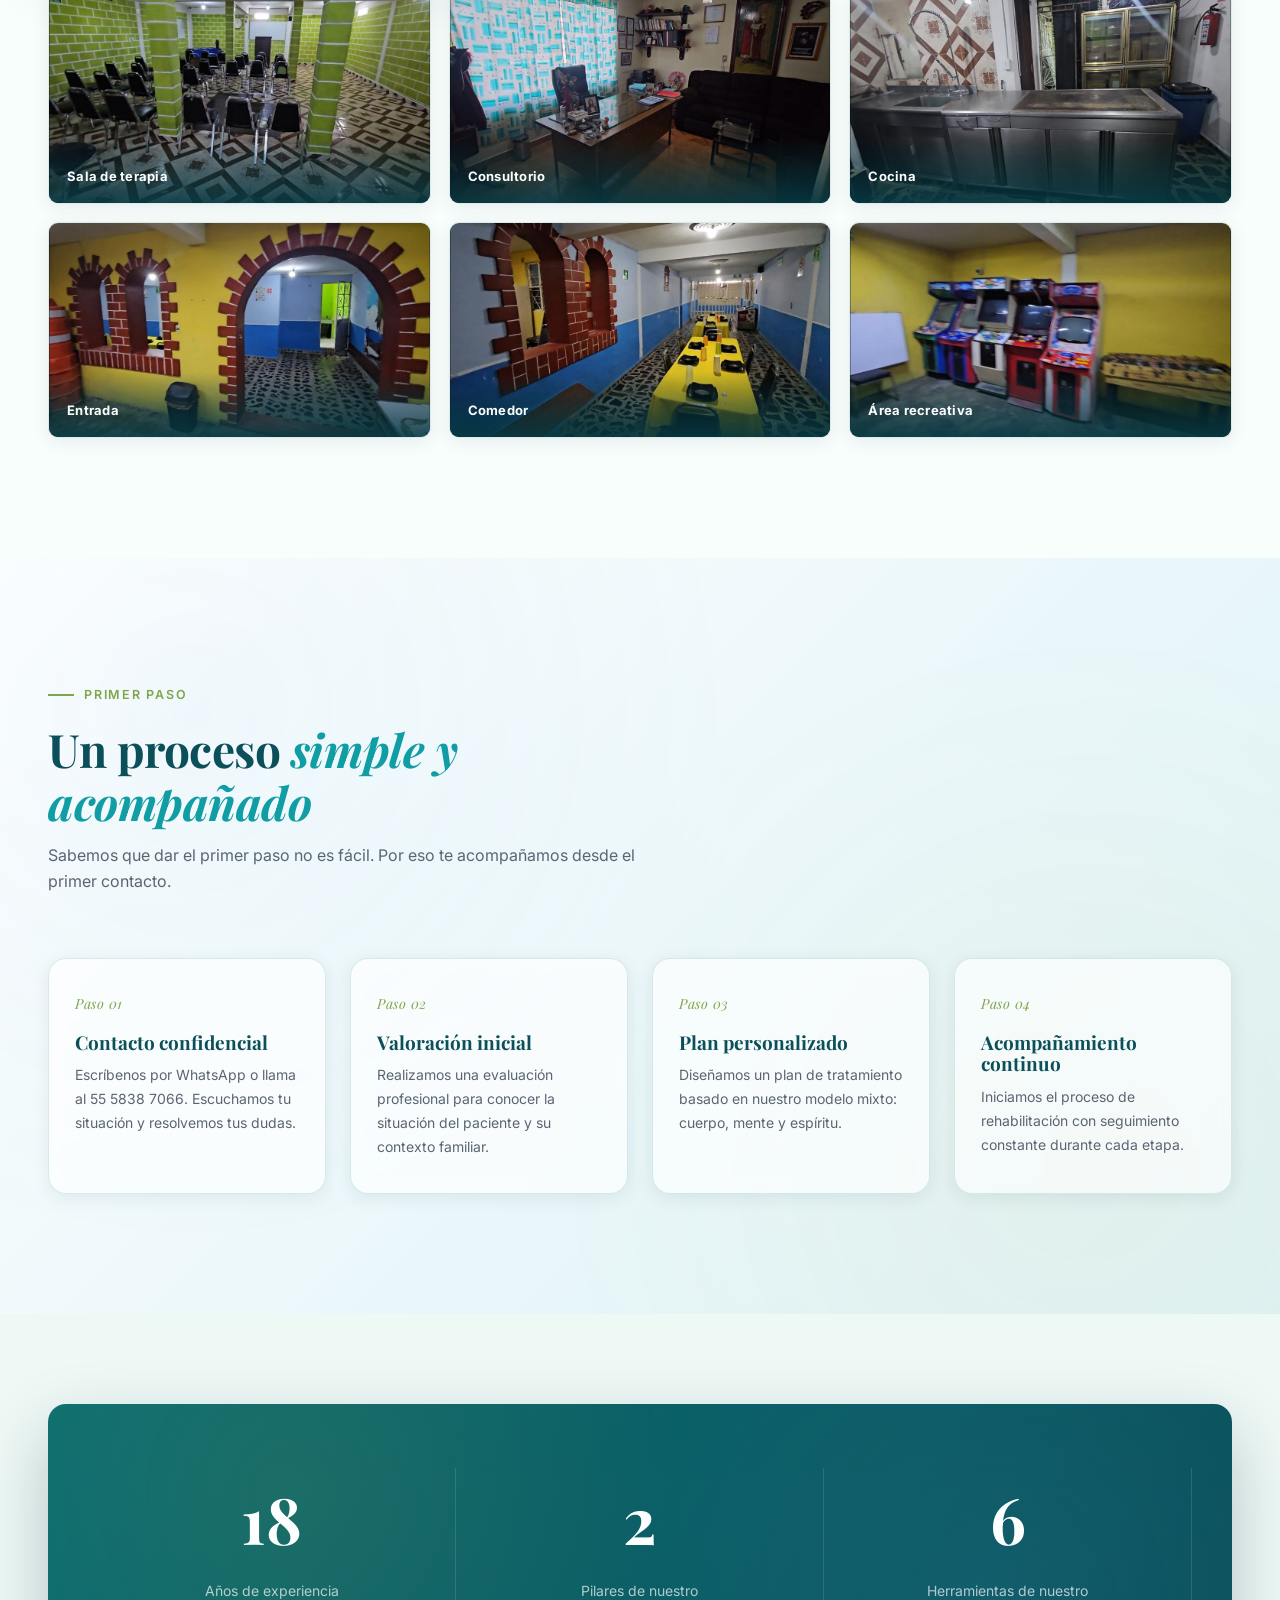
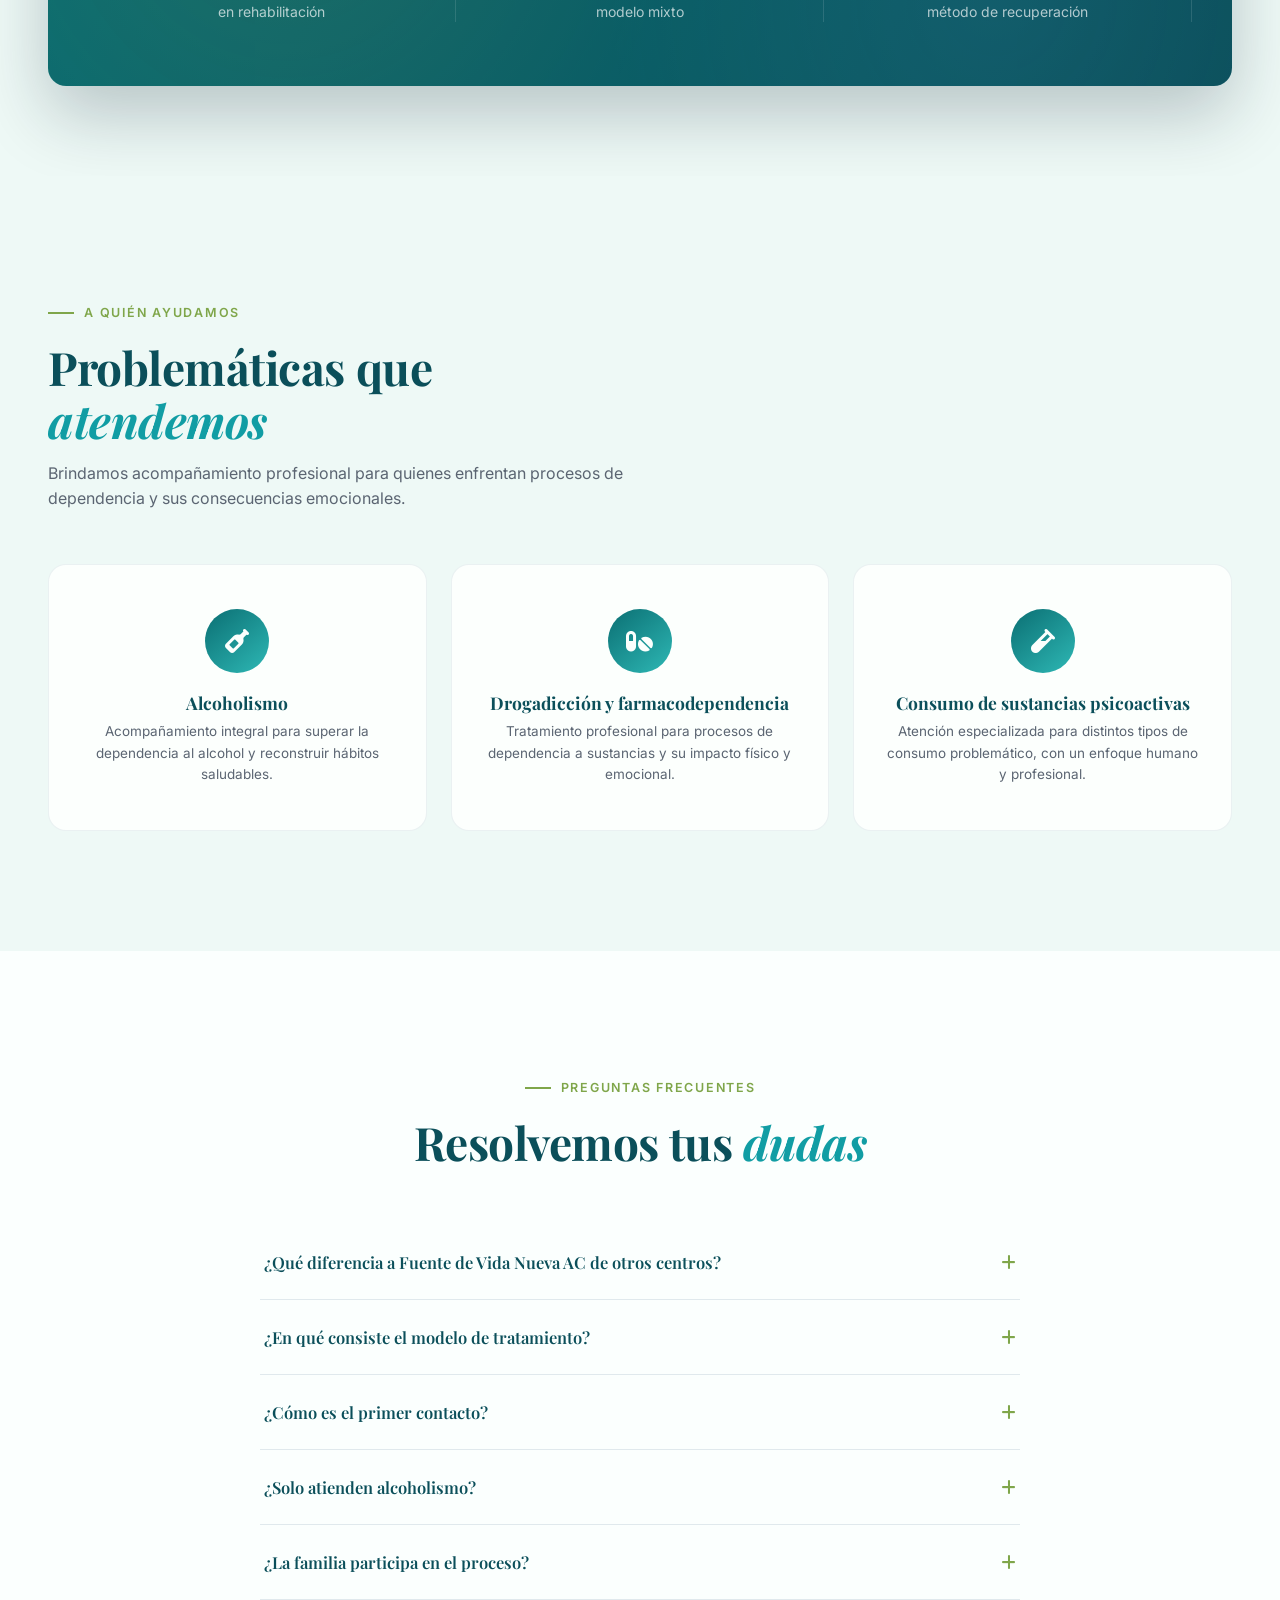
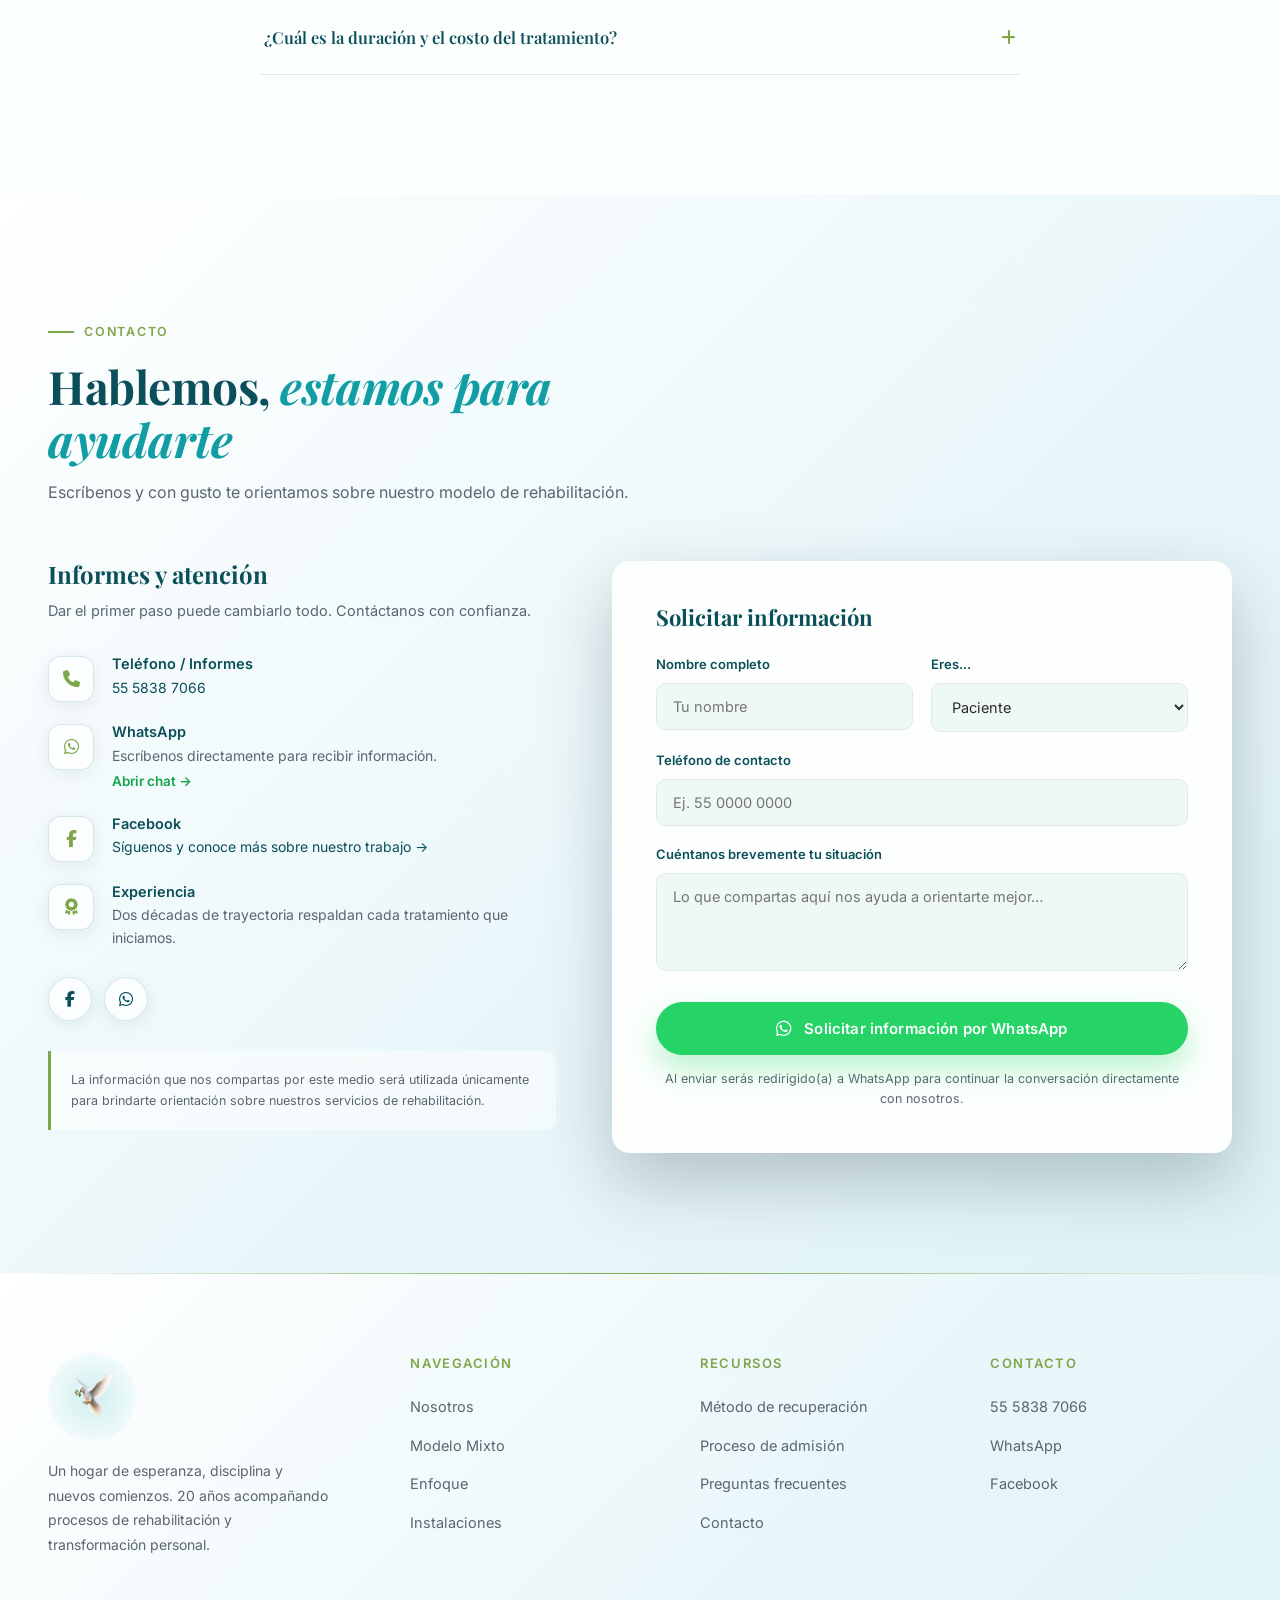
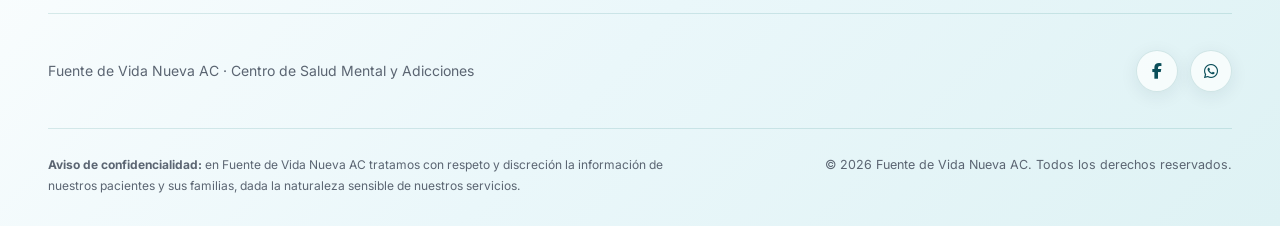
==== commit be47ec5d: "cambianod el branding" ====
--- a/index.html
+++ b/index.html
@@ -127,6 +127,11 @@
             <span data-typewriter="Un nuevo comienzo es posible"></span>
           </div>
 
+          <p class="hero-name" id="hero-name">
+            <strong>Fuente de Vida Nueva AC</strong>
+            <span>Centro de Salud Mental y Adicciones</span>
+          </p>
+
           <h1 class="hero-title" id="hero-heading">
             <span class="line"><span>Hay un camino</span></span>
             <span class="line"><span>de regreso</span></span>
@@ -134,7 +139,7 @@
           </h1>
 
           <p class="hero-sub" id="hero-sub">
-            <strong>Fuente de Vida Nueva AC</strong>, Centro de Salud Mental y Adicciones, acompaña a personas y familias en su proceso de recuperación del alcoholismo, las adicciones y otros problemas emocionales, con un tratamiento profesional, humano y espiritual.
+            Acompañamos a personas y familias en su proceso de recuperación del alcoholismo, las adicciones y otros problemas emocionales, con un tratamiento profesional, humano y espiritual.
           </p>
 
           <div class="hero-ctas" id="hero-ctas">
@@ -500,7 +505,7 @@
 
         <div class="proceso-header reveal">
           <div class="label">Primer paso</div>
-          <h2 class="section-title" id="admision-heading" style="color:var(--white);">
+          <h2 class="section-title" id="admision-heading">
             Un proceso <span class="accent">simple y acompañado</span>
           </h2>
           <p>Sabemos que dar el primer paso no es fácil. Por eso te acompañamos desde el primer contacto.</p>
@@ -684,7 +689,7 @@
 
         <div class="contact-hdr reveal">
           <div class="label">Contacto</div>
-          <h2 class="section-title" id="contact-heading" style="color:var(--white);">
+          <h2 class="section-title" id="contact-heading">
             Hablemos, <span class="accent">estamos para ayudarte</span>
           </h2>
           <p>Escríbenos y con gusto te orientamos sobre nuestro modelo de rehabilitación.</p>
--- a/css/styles.css
+++ b/css/styles.css
@@ -19,6 +19,7 @@
   --gray-light:#8A93A0;
   --navy-950:#063A44;
   --navy-900:#0B4F5A;
+  --bg-flyer:linear-gradient(135deg,#FFFFFF 0%,#EAF7FA 55%,#DEF2F4 100%);
 
   --font-title:'Playfair Display', 'Georgia', serif;
   --font-body:'Inter', -apple-system, sans-serif;
@@ -102,12 +103,12 @@
 .btn-primary i{transition:transform .35s var(--ease);}
 
 .btn-outline{
-  background:rgba(255,255,255,.06);
-  border:1.5px solid rgba(255,255,255,.5);
-  color:var(--white);
+  background:rgba(255,255,255,.5);
+  border:1.5px solid rgba(11,111,115,.3);
+  color:var(--navy-900);
   backdrop-filter:blur(6px);
 }
-.btn-outline:hover{background:rgba(255,255,255,.16); border-color:var(--white); transform:translateY(-3px);}
+.btn-outline:hover{background:rgba(255,255,255,.9); border-color:var(--blue-deep); transform:translateY(-3px);}
 
 /* ══════════════════════════════════════════════════════════════
    LOADER — transición de entrada impactante
@@ -186,14 +187,12 @@
   transition:color .4s;
 }
 .nav-logo-text span{font-size:10.5px; letter-spacing:.16em; text-transform:uppercase; color:var(--gold); font-weight:600;}
-#navbar:not(.scrolled) .nav-logo-text strong{color:var(--white);}
 
 .nav-links{display:flex; align-items:center; gap:30px; margin:0 auto;}
 .nav-links a{
-  font-size:14.5px; font-weight:500; color:var(--white);
+  font-size:14.5px; font-weight:500; color:var(--navy-900);
   position:relative; padding:6px 0; transition:color .35s;
 }
-#navbar.scrolled .nav-links a{color:var(--navy-900);}
 .nav-links a::after{
   content:''; position:absolute; left:0; bottom:0; width:0; height:2px;
   background:var(--gold); transition:width .35s var(--ease);
@@ -214,13 +213,12 @@
   justify-content:center;
 }
 .hamburger span{
-  width:100%; height:2px; background:var(--white); border-radius:2px;
+  width:100%; height:2px; background:var(--navy-900); border-radius:2px;
   transition:all .4s var(--ease);
 }
-#navbar.scrolled .hamburger span{background:var(--navy-900);}
-.hamburger.open span:nth-child(1){transform:translateY(7px) rotate(45deg); background:var(--navy-900);}
+.hamburger.open span:nth-child(1){transform:translateY(7px) rotate(45deg);}
 .hamburger.open span:nth-child(2){opacity:0;}
-.hamburger.open span:nth-child(3){transform:translateY(-7px) rotate(-45deg); background:var(--navy-900);}
+.hamburger.open span:nth-child(3){transform:translateY(-7px) rotate(-45deg);}
 
 .menu-backdrop{
   position:fixed; inset:0; background:rgba(10,29,46,.55); backdrop-filter:blur(3px);
@@ -249,7 +247,7 @@
 #hero{
   min-height:100vh; display:flex; align-items:center;
   position:relative; overflow:hidden;
-  background:var(--navy-950);
+  background:var(--bg-flyer);
   padding-top:110px;
 }
 .hero-bg{
@@ -267,19 +265,19 @@
 .hero-overlay{
   position:absolute; inset:0;
   background:
-    linear-gradient(180deg, rgba(10,20,32,.55) 0%, rgba(10,29,46,.72) 55%, var(--navy-950) 96%),
-    linear-gradient(100deg, rgba(15,42,66,.75) 0%, rgba(15,42,66,.25) 55%, rgba(15,42,66,.55) 100%);
+    linear-gradient(180deg, rgba(255,255,255,.6) 0%, rgba(234,247,250,.82) 55%, #DEF2F4 96%),
+    linear-gradient(100deg, rgba(255,255,255,.7) 0%, rgba(234,247,250,.35) 55%, rgba(234,247,250,.6) 100%);
 }
 .hero-vignette{
   position:absolute; inset:0;
-  box-shadow:inset 0 0 220px rgba(0,0,0,.65);
+  box-shadow:inset 0 0 220px rgba(255,255,255,.55);
   pointer-events:none;
 }
 .hero-grid{
   position:absolute; inset:0; opacity:.08; pointer-events:none;
   background-image:
-    linear-gradient(rgba(255,255,255,.5) 1px, transparent 1px),
-    linear-gradient(90deg, rgba(255,255,255,.5) 1px, transparent 1px);
+    linear-gradient(rgba(11,79,90,.5) 1px, transparent 1px),
+    linear-gradient(90deg, rgba(11,79,90,.5) 1px, transparent 1px);
   background-size:64px 64px;
   mask-image:radial-gradient(ellipse at 50% 30%, black, transparent 75%);
 }
@@ -309,17 +307,28 @@
 .hero-content{max-width:780px; padding:60px 0 100px; position:relative; z-index:3;}
 .hero-badge{
   display:inline-flex; align-items:center; gap:10px;
-  background:rgba(255,255,255,.08); border:1px solid rgba(255,255,255,.22);
-  backdrop-filter:blur(10px);
+  background:rgba(255,255,255,.7); border:1px solid rgba(11,111,115,.25);
+  backdrop-filter:blur(10px); box-shadow:var(--shadow-sm);
   padding:10px 20px; border-radius:100px; margin-bottom:28px;
-  font-size:13px; color:var(--white); letter-spacing:.02em;
+  font-size:13px; color:var(--navy-900); letter-spacing:.02em;
   opacity:0; animation:fadeUp .9s var(--ease) .3s forwards;
 }
 .badge-dot{width:8px; height:8px; border-radius:50%; background:var(--gold); box-shadow:0 0 12px var(--gold); animation:pulseDot 2s ease-in-out infinite;}
 @keyframes pulseDot{0%,100%{opacity:1; transform:scale(1);}50%{opacity:.5; transform:scale(1.3);}}
 
+.hero-name{
+  margin-bottom:18px; line-height:1.3;
+  opacity:0; animation:fadeUp .9s var(--ease) .4s forwards;
+}
+.hero-name strong{
+  display:block; font-family:var(--font-title); font-size:23px; font-weight:700; color:var(--navy-900);
+}
+.hero-name span{
+  display:block; margin-top:5px; font-size:12px; letter-spacing:.16em; text-transform:uppercase; color:var(--blue-deep); font-weight:600;
+}
+
 .hero-title{
-  font-size:clamp(42px,7vw,78px); color:var(--white); font-weight:700;
+  font-size:clamp(42px,7vw,78px); color:var(--navy-900); font-weight:700;
   letter-spacing:-.02em; margin-bottom:26px;
 }
 .hero-title .line{display:block; overflow:hidden; padding-bottom:.08em;}
@@ -333,7 +342,7 @@
 @keyframes lineUp{to{transform:translateY(0);}}
 .hero-title .accent{
   font-style:italic; font-weight:700;
-  background:linear-gradient(100deg,var(--gold-light),var(--sunrise) 60%,var(--gold-light));
+  background:linear-gradient(100deg,var(--blue-deep),var(--blue-sky) 60%,var(--blue-deep));
   background-size:200% auto;
   -webkit-background-clip:text; background-clip:text; color:transparent;
   animation:lineUp 1s var(--ease) .86s forwards, shine 5s linear 2s infinite;
@@ -343,10 +352,10 @@
 @keyframes blink{50%{opacity:0;}}
 
 .hero-sub{
-  font-size:19px; color:rgba(255,255,255,.82); max-width:600px; line-height:1.75; margin-bottom:38px;
+  font-size:19px; color:var(--gray); max-width:600px; line-height:1.75; margin-bottom:38px;
   opacity:0; animation:fadeUp .9s var(--ease) 1.05s forwards;
 }
-.hero-sub strong{color:var(--white); font-weight:600;}
+.hero-sub strong{color:var(--navy-900); font-weight:600;}
 .hero-ctas{
   display:flex; flex-wrap:wrap; gap:16px; margin-bottom:52px;
   opacity:0; animation:fadeUp .9s var(--ease) 1.2s forwards;
@@ -355,13 +364,13 @@
   display:flex; flex-wrap:wrap; align-items:center; gap:22px;
   opacity:0; animation:fadeUp .9s var(--ease) 1.4s forwards;
 }
-.trust-item{display:flex; align-items:center; gap:10px; font-size:13.5px; color:rgba(255,255,255,.78); font-weight:500;}
+.trust-item{display:flex; align-items:center; gap:10px; font-size:13.5px; color:var(--navy-900); font-weight:500;}
 .trust-item i{color:var(--gold); font-size:14px;}
-.trust-divider{width:1px; height:16px; background:rgba(255,255,255,.25);}
+.trust-divider{width:1px; height:16px; background:rgba(11,79,90,.2);}
 @keyframes fadeUp{from{opacity:0; transform:translateY(24px);} to{opacity:1; transform:translateY(0);}}
 
 .scroll-cue{position:absolute; bottom:36px; left:50%; transform:translateX(-50%); z-index:3; opacity:.7;}
-.scroll-mouse{width:26px; height:42px; border:2px solid rgba(255,255,255,.55); border-radius:14px; display:flex; justify-content:center; padding-top:8px;}
+.scroll-mouse{width:26px; height:42px; border:2px solid rgba(11,79,90,.4); border-radius:14px; display:flex; justify-content:center; padding-top:8px;}
 .scroll-mouse-dot{width:4px; height:8px; background:var(--gold); border-radius:2px; animation:scrollDot 1.8s ease-in-out infinite;}
 @keyframes scrollDot{0%{opacity:1; transform:translateY(0);}100%{opacity:0; transform:translateY(12px);}}
 
@@ -369,13 +378,13 @@
    MARQUEE
 ═══════════════════════════════════════════════════════════════ */
 .marquee{
-  background:var(--navy-900); overflow:hidden; padding:22px 0;
-  border-top:1px solid rgba(255,255,255,.06); border-bottom:1px solid rgba(255,255,255,.06);
+  background:#EAF7FA; overflow:hidden; padding:22px 0;
+  border-top:1px solid rgba(11,111,115,.1); border-bottom:1px solid rgba(11,111,115,.1);
 }
 .marquee-inner{display:flex; width:max-content; animation:marqueeScroll 32s linear infinite;}
 .marquee-inner span{
   display:flex; align-items:center; gap:16px;
-  font-family:var(--font-title); font-style:italic; font-size:20px; color:rgba(255,255,255,.5);
+  font-family:var(--font-title); font-style:italic; font-size:20px; color:var(--blue-deep);
   padding:0 32px; white-space:nowrap;
 }
 .marquee-inner span i{color:var(--gold); font-size:8px;}
@@ -402,11 +411,11 @@
 #metodologia{background:#FBFFFE;}
 #metodo-recuperacion{background:#E8F6F2;}
 #instalaciones{background:#F8FEFC;}
-#admision{background:var(--navy-950); color:var(--white);}
+#admision{background:var(--bg-flyer); color:var(--navy-900);}
 #compromisos{padding:0;}
 #sectores{background:#EEF9F6;}
 #faq{background:#FBFFFE;}
-#contacto{background:var(--navy-950); color:var(--white);}
+#contacto{background:var(--bg-flyer); color:var(--navy-900);}
 
 .why-header{display:flex; justify-content:space-between; gap:60px; align-items:flex-end; margin-bottom:64px; flex-wrap:wrap;}
 .why-quote{font-size:clamp(26px,3.4vw,38px); max-width:620px; line-height:1.35;}
@@ -450,15 +459,20 @@
 }
 .filosofia-inner::after{
   content:''; position:absolute; inset:0; z-index:0;
-  background:linear-gradient(180deg, rgba(10,29,46,.88), rgba(15,42,66,.75) 50%, rgba(10,29,46,.9));
-}
-.filosofia-mark{width:56px; height:56px; object-fit:contain; margin:0 auto 30px; position:relative; z-index:1; filter:brightness(0) invert(1) drop-shadow(0 0 14px rgba(201,162,39,.5)); opacity:.9;}
+  background:linear-gradient(180deg, rgba(255,255,255,.9), rgba(234,247,250,.82) 50%, rgba(222,242,244,.92));
+}
+.filosofia-mark{
+  width:76px; height:76px; object-fit:contain; margin:0 auto 30px; position:relative; z-index:1;
+  padding:14px; border-radius:50%;
+  background:radial-gradient(circle, rgba(46,184,181,.22), rgba(46,184,181,.04) 72%);
+  filter:drop-shadow(0 6px 16px rgba(11,111,115,.22));
+}
 .filosofia-quote{
-  position:relative; z-index:1; color:var(--white);
+  position:relative; z-index:1; color:var(--navy-900);
   font-size:clamp(24px,3.3vw,38px); font-weight:500; line-height:1.55; max-width:820px; margin:0 auto;
 }
-.filosofia-quote strong{font-style:italic; color:var(--gold-light); font-weight:700;}
-.filosofia-attr{position:relative; z-index:1; margin-top:30px; color:var(--blue-sky); font-size:13px; letter-spacing:.18em; text-transform:uppercase;}
+.filosofia-quote strong{font-style:italic; color:var(--blue-deep); font-weight:700;}
+.filosofia-attr{position:relative; z-index:1; margin-top:30px; color:var(--blue-deep); font-size:13px; letter-spacing:.18em; text-transform:uppercase;}
 
 /* ─── Especializacion (Modelo Mixto) ─── */
 .especial-top{display:flex; justify-content:space-between; align-items:flex-end; gap:40px; margin-bottom:56px; flex-wrap:wrap;}
@@ -586,20 +600,21 @@
   background-image:radial-gradient(circle at 15% 20%, rgba(93,169,233,.15), transparent 45%), radial-gradient(circle at 85% 80%, rgba(201,162,39,.12), transparent 45%);
 }
 .proceso-header{max-width:600px; margin-bottom:64px; position:relative; z-index:1;}
-.proceso-header p{color:rgba(255,255,255,.68); margin-top:14px; font-size:16px;}
+.proceso-header p{color:var(--gray); margin-top:14px; font-size:16px;}
 .proceso-grid{display:grid; grid-template-columns:repeat(4,1fr); gap:24px; position:relative; z-index:1;}
 .proceso-step{
-  padding:34px 26px; border-radius:var(--radius); background:rgba(255,255,255,.045);
-  border:1px solid rgba(255,255,255,.1); backdrop-filter:blur(6px);
-  transition:transform .5s var(--ease), background .5s;
-}
-.proceso-step:hover{transform:translateY(-8px); background:rgba(255,255,255,.08); border-color:var(--gold);}
+  padding:34px 26px; border-radius:var(--radius); background:rgba(255,255,255,.65);
+  border:1px solid rgba(11,111,115,.14); backdrop-filter:blur(6px);
+  transition:transform .5s var(--ease), background .5s, box-shadow .5s;
+  box-shadow:var(--shadow-sm);
+}
+.proceso-step:hover{transform:translateY(-8px); background:var(--white); border-color:var(--gold); box-shadow:var(--shadow-md);}
 .step-number{
   font-family:var(--font-title); font-style:italic; color:var(--gold); font-size:14px; margin-bottom:16px;
   letter-spacing:.04em;
 }
-.proceso-step h3{font-size:19px; color:var(--white); margin-bottom:10px;}
-.proceso-step p{font-size:14px; color:rgba(255,255,255,.65); line-height:1.7;}
+.proceso-step h3{font-size:19px; color:var(--navy-900); margin-bottom:10px;}
+.proceso-step p{font-size:14px; color:var(--gray); line-height:1.7;}
 
 /* ─── Stats / compromisos ─── */
 #compromisos .container{padding:90px 28px;}
@@ -655,34 +670,35 @@
 
 /* ─── Contacto ─── */
 .contact-hdr{max-width:600px; margin-bottom:56px;}
-.contact-hdr p{color:rgba(255,255,255,.68); margin-top:14px; font-size:16px;}
+.contact-hdr p{color:var(--gray); margin-top:14px; font-size:16px;}
 .contact-box{display:grid; grid-template-columns:.9fr 1.1fr; gap:56px;}
-.contact-info h3{color:var(--white); font-size:24px; margin-bottom:10px;}
-.ci-sub{color:rgba(255,255,255,.62); font-size:14.5px; margin-bottom:34px;}
+.contact-info h3{color:var(--navy-900); font-size:24px; margin-bottom:10px;}
+.ci-sub{color:var(--gray); font-size:14.5px; margin-bottom:34px;}
 .ci-list{display:flex; flex-direction:column; gap:22px;}
 .ci-item{display:flex; gap:18px; align-items:flex-start;}
 .ci-icon{
   width:46px; height:46px; border-radius:13px; flex-shrink:0;
-  background:rgba(255,255,255,.06); border:1px solid rgba(255,255,255,.14);
+  background:rgba(255,255,255,.7); border:1px solid rgba(11,111,115,.16);
   display:flex; align-items:center; justify-content:center; color:var(--gold); font-size:17px;
-}
-.ci-body h4{color:var(--white); font-size:14.5px; margin-bottom:4px; font-family:var(--font-body); font-weight:600;}
-.ci-body p{color:rgba(255,255,255,.68); font-size:14px; line-height:1.6;}
-.ci-body a{color:rgba(255,255,255,.85); transition:color .3s;}
+  box-shadow:var(--shadow-sm);
+}
+.ci-body h4{color:var(--navy-900); font-size:14.5px; margin-bottom:4px; font-family:var(--font-body); font-weight:600;}
+.ci-body p{color:var(--gray); font-size:14px; line-height:1.6;}
+.ci-body a{color:var(--navy-900); transition:color .3s;}
 .ci-body a:hover{color:var(--gold);}
-.ci-wa-link{display:inline-block; margin-top:4px; color:#4ADE80 !important; font-weight:600; font-size:13.5px;}
+.ci-wa-link{display:inline-block; margin-top:4px; color:#16A34A !important; font-weight:600; font-size:13.5px;}
 .ci-privacy{
   margin-top:30px; padding:18px 20px; border-left:3px solid var(--gold);
-  background:rgba(255,255,255,.04); font-size:12.5px; color:rgba(255,255,255,.6); line-height:1.7;
+  background:rgba(255,255,255,.55); font-size:12.5px; color:var(--gray); line-height:1.7;
   border-radius:0 var(--radius-sm) var(--radius-sm) 0;
 }
 .ci-socials{display:flex; gap:12px; margin-top:28px;}
 .ci-soc{
   width:44px; height:44px; border-radius:50%; display:flex; align-items:center; justify-content:center;
-  background:rgba(255,255,255,.06); border:1px solid rgba(255,255,255,.14); color:var(--white);
-  transition:all .35s var(--ease);
-}
-.ci-soc:hover{background:var(--gold); border-color:var(--gold); color:var(--navy-950); transform:translateY(-3px);}
+  background:rgba(255,255,255,.7); border:1px solid rgba(11,111,115,.16); color:var(--navy-900);
+  transition:all .35s var(--ease); box-shadow:var(--shadow-sm);
+}
+.ci-soc:hover{background:var(--gold); border-color:var(--gold); color:var(--white); transform:translateY(-3px);}
 
 .contact-form-wrap{
   background:var(--white); border-radius:var(--radius); padding:44px; box-shadow:var(--shadow-lg);
@@ -708,29 +724,34 @@
 /* ══════════════════════════════════════════════════════════════
    FOOTER
 ═══════════════════════════════════════════════════════════════ */
-footer{background:var(--navy-950); padding:80px 0 0; position:relative;}
+footer{background:var(--bg-flyer); padding:80px 0 0; position:relative; color:var(--navy-900);}
 footer::before{
   content:''; position:absolute; top:0; left:0; right:0; height:1px;
   background:linear-gradient(90deg, transparent, var(--gold), transparent);
 }
-.footer-top{display:grid; grid-template-columns:1.3fr 1fr 1fr 1fr; gap:48px; padding-bottom:56px; border-bottom:1px solid rgba(255,255,255,.08);}
+.footer-top{display:grid; grid-template-columns:1.3fr 1fr 1fr 1fr; gap:48px; padding-bottom:56px; border-bottom:1px solid rgba(11,111,115,.14);}
 .footer-brand{display:flex; flex-direction:column; gap:18px;}
-.footer-logo img{height:72px; width:auto; object-fit:contain;}
-.footer-tagline{color:rgba(255,255,255,.6); font-size:14px; line-height:1.75; max-width:280px;}
-.footer-col h5{color:var(--white); font-size:13px; letter-spacing:.12em; text-transform:uppercase; margin-bottom:20px; font-family:var(--font-body); font-weight:600; color:var(--gold);}
+.footer-logo{
+  width:88px; height:88px; border-radius:50%; display:flex; align-items:center; justify-content:center;
+  background:radial-gradient(circle, rgba(46,184,181,.22), rgba(46,184,181,.04) 72%);
+}
+.footer-logo img{height:60px; width:auto; object-fit:contain;}
+.footer-tagline{color:var(--gray); font-size:14px; line-height:1.75; max-width:280px;}
+.footer-col h5{font-size:13px; letter-spacing:.12em; text-transform:uppercase; margin-bottom:20px; font-family:var(--font-body); font-weight:600; color:var(--gold);}
 .footer-col ul{display:flex; flex-direction:column; gap:13px;}
-.footer-col a{color:rgba(255,255,255,.62); font-size:14.5px; transition:color .3s, padding-left .3s;}
-.footer-col a:hover{color:var(--white); padding-left:4px;}
+.footer-col a{color:var(--gray); font-size:14.5px; transition:color .3s, padding-left .3s;}
+.footer-col a:hover{color:var(--navy-900); padding-left:4px;}
 .footer-inner{display:flex; align-items:center; justify-content:space-between; padding:36px 0; flex-wrap:wrap; gap:20px;}
 .footer-socials{display:flex; gap:12px;}
 .footer-soc{
   width:42px; height:42px; border-radius:50%; display:flex; align-items:center; justify-content:center;
-  background:rgba(255,255,255,.06); border:1px solid rgba(255,255,255,.14); color:var(--white); transition:all .35s;
-}
-.footer-soc:hover{background:var(--gold); border-color:var(--gold); color:var(--navy-950); transform:translateY(-3px);}
-.footer-bottom{border-top:1px solid rgba(255,255,255,.08); padding:26px 0 30px; display:flex; justify-content:space-between; gap:20px; flex-wrap:wrap;}
-.footer-privacy{color:rgba(255,255,255,.42); font-size:12px; max-width:640px; line-height:1.7;}
-.footer-copy{color:rgba(255,255,255,.42); font-size:12.5px; white-space:nowrap;}
+  background:rgba(255,255,255,.7); border:1px solid rgba(11,111,115,.16); color:var(--navy-900); transition:all .35s;
+  box-shadow:var(--shadow-sm);
+}
+.footer-soc:hover{background:var(--gold); border-color:var(--gold); color:var(--white); transform:translateY(-3px);}
+.footer-bottom{border-top:1px solid rgba(11,111,115,.14); padding:26px 0 30px; display:flex; justify-content:space-between; gap:20px; flex-wrap:wrap;}
+.footer-privacy{color:var(--gray); font-size:12px; max-width:640px; line-height:1.7;}
+.footer-copy{color:var(--gray); font-size:12.5px; white-space:nowrap;}
 
 /* ══════════════════════════════════════════════════════════════
    FLOATING WHATSAPP + PARTICLES
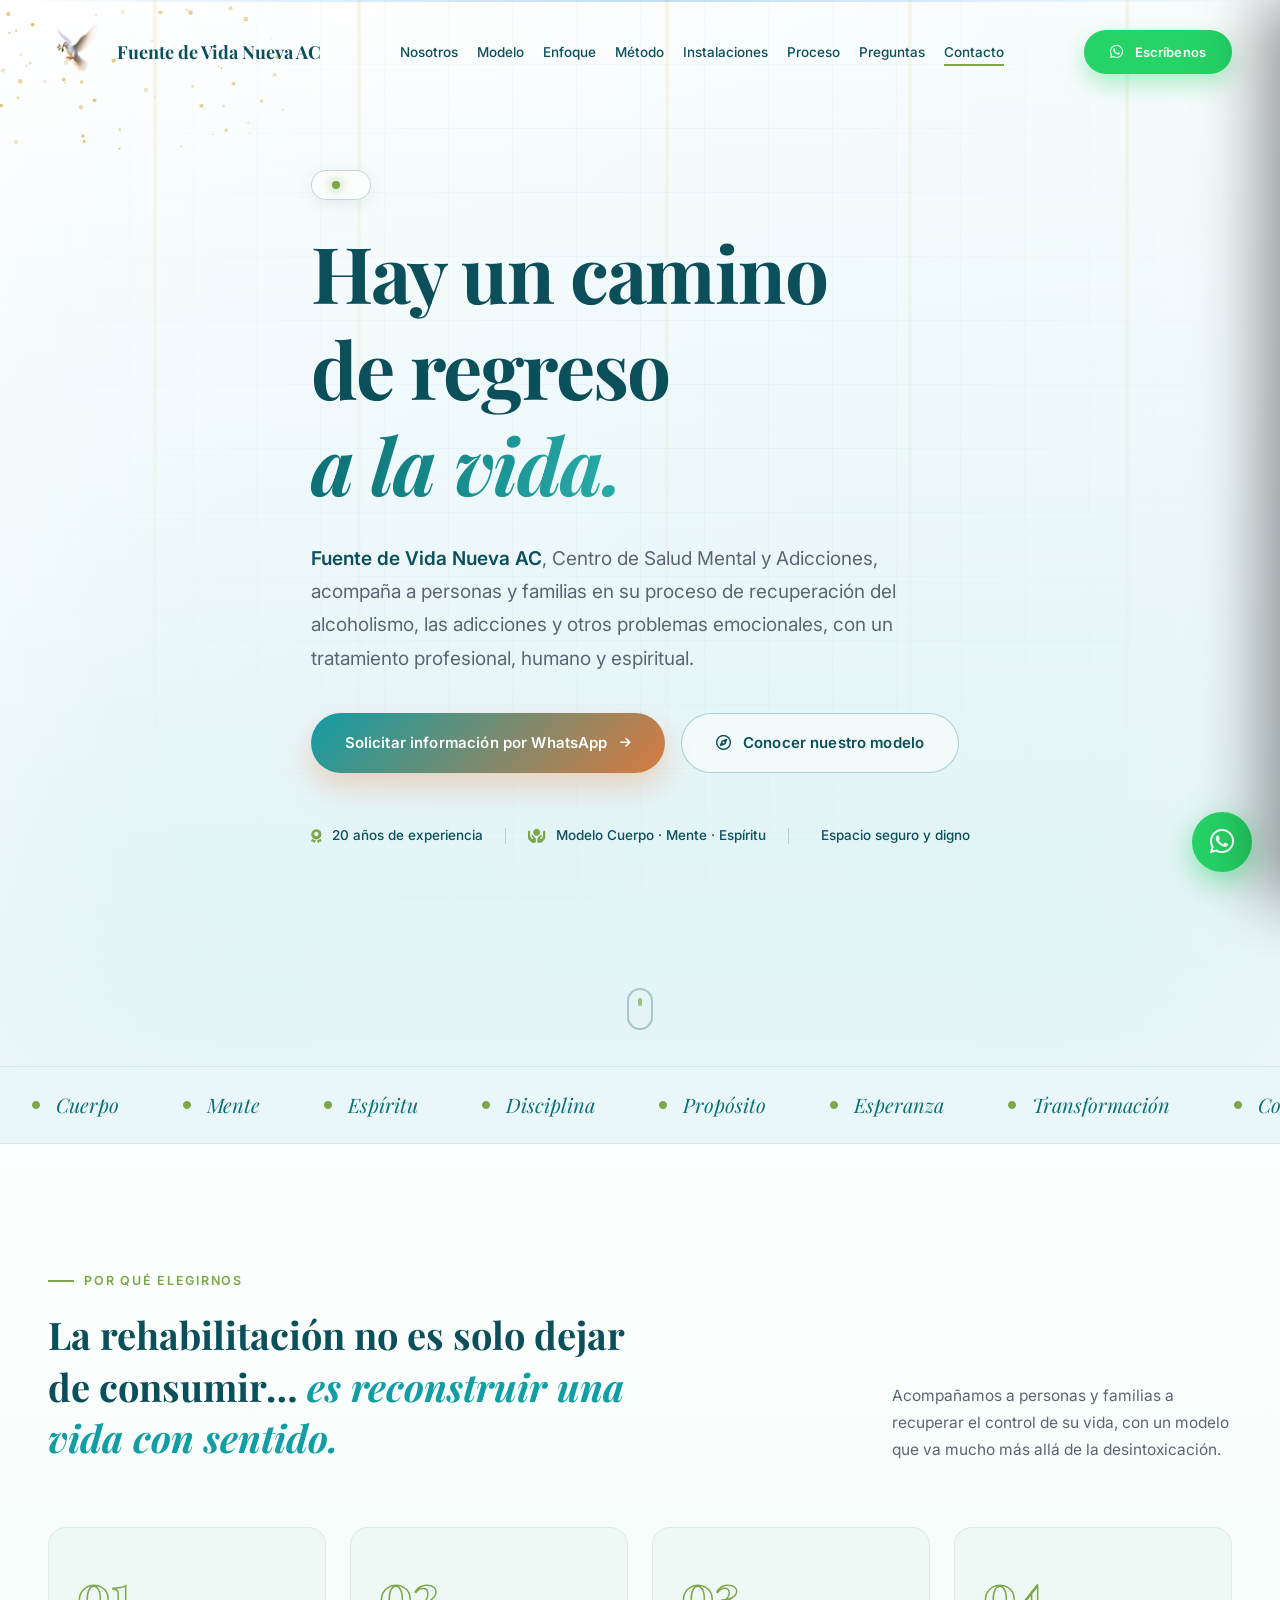
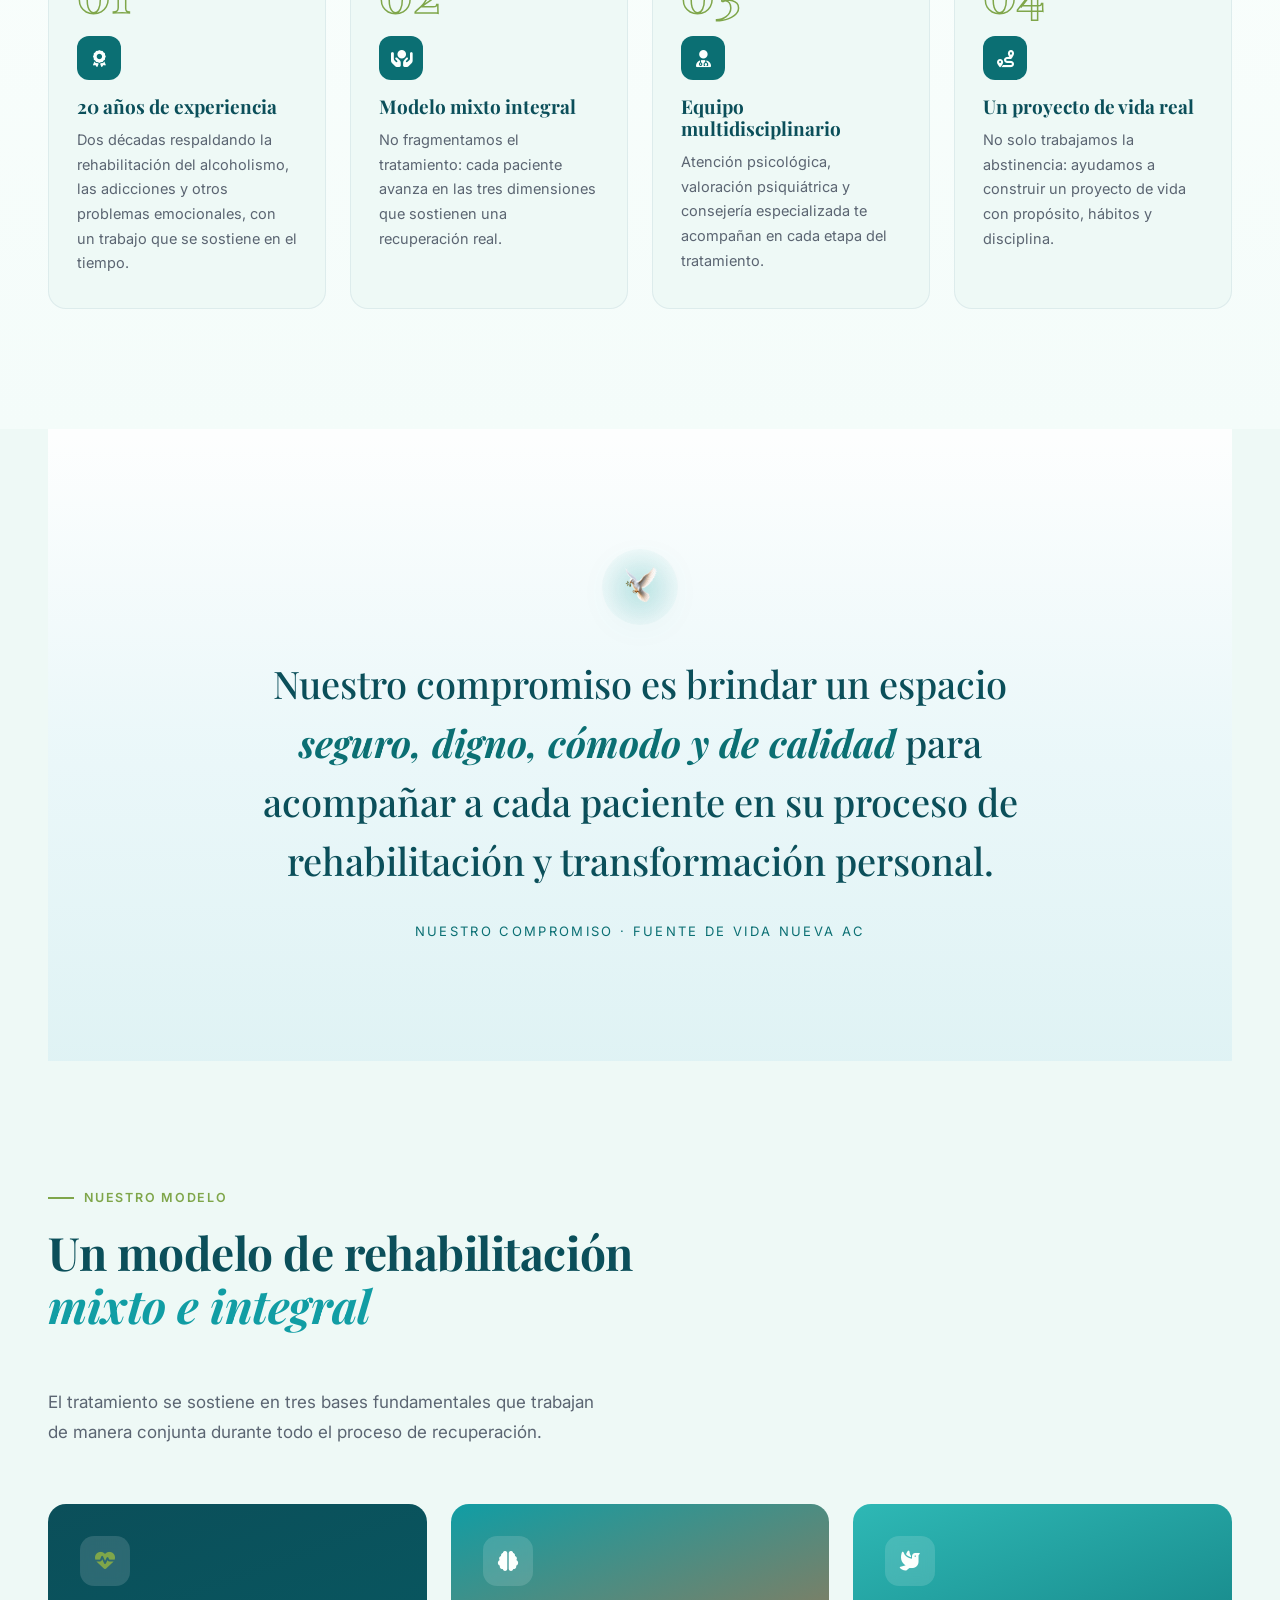
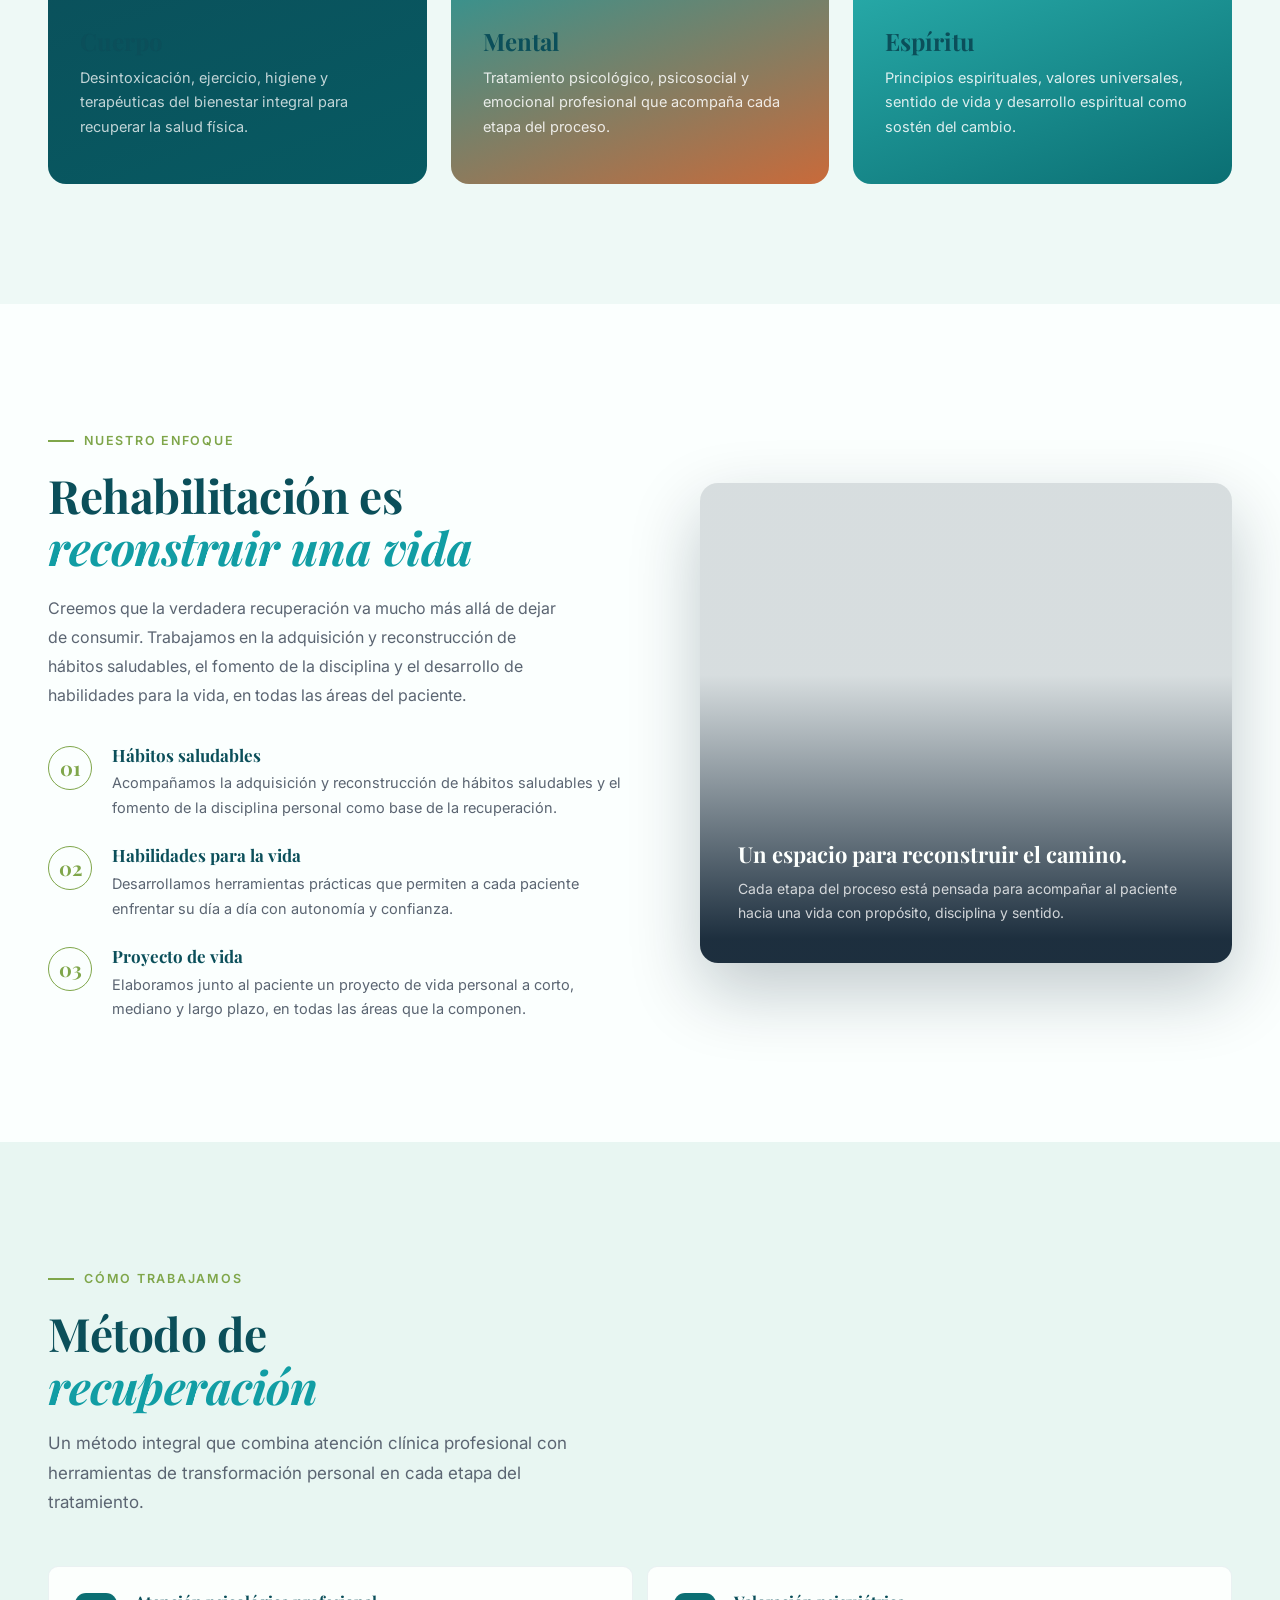
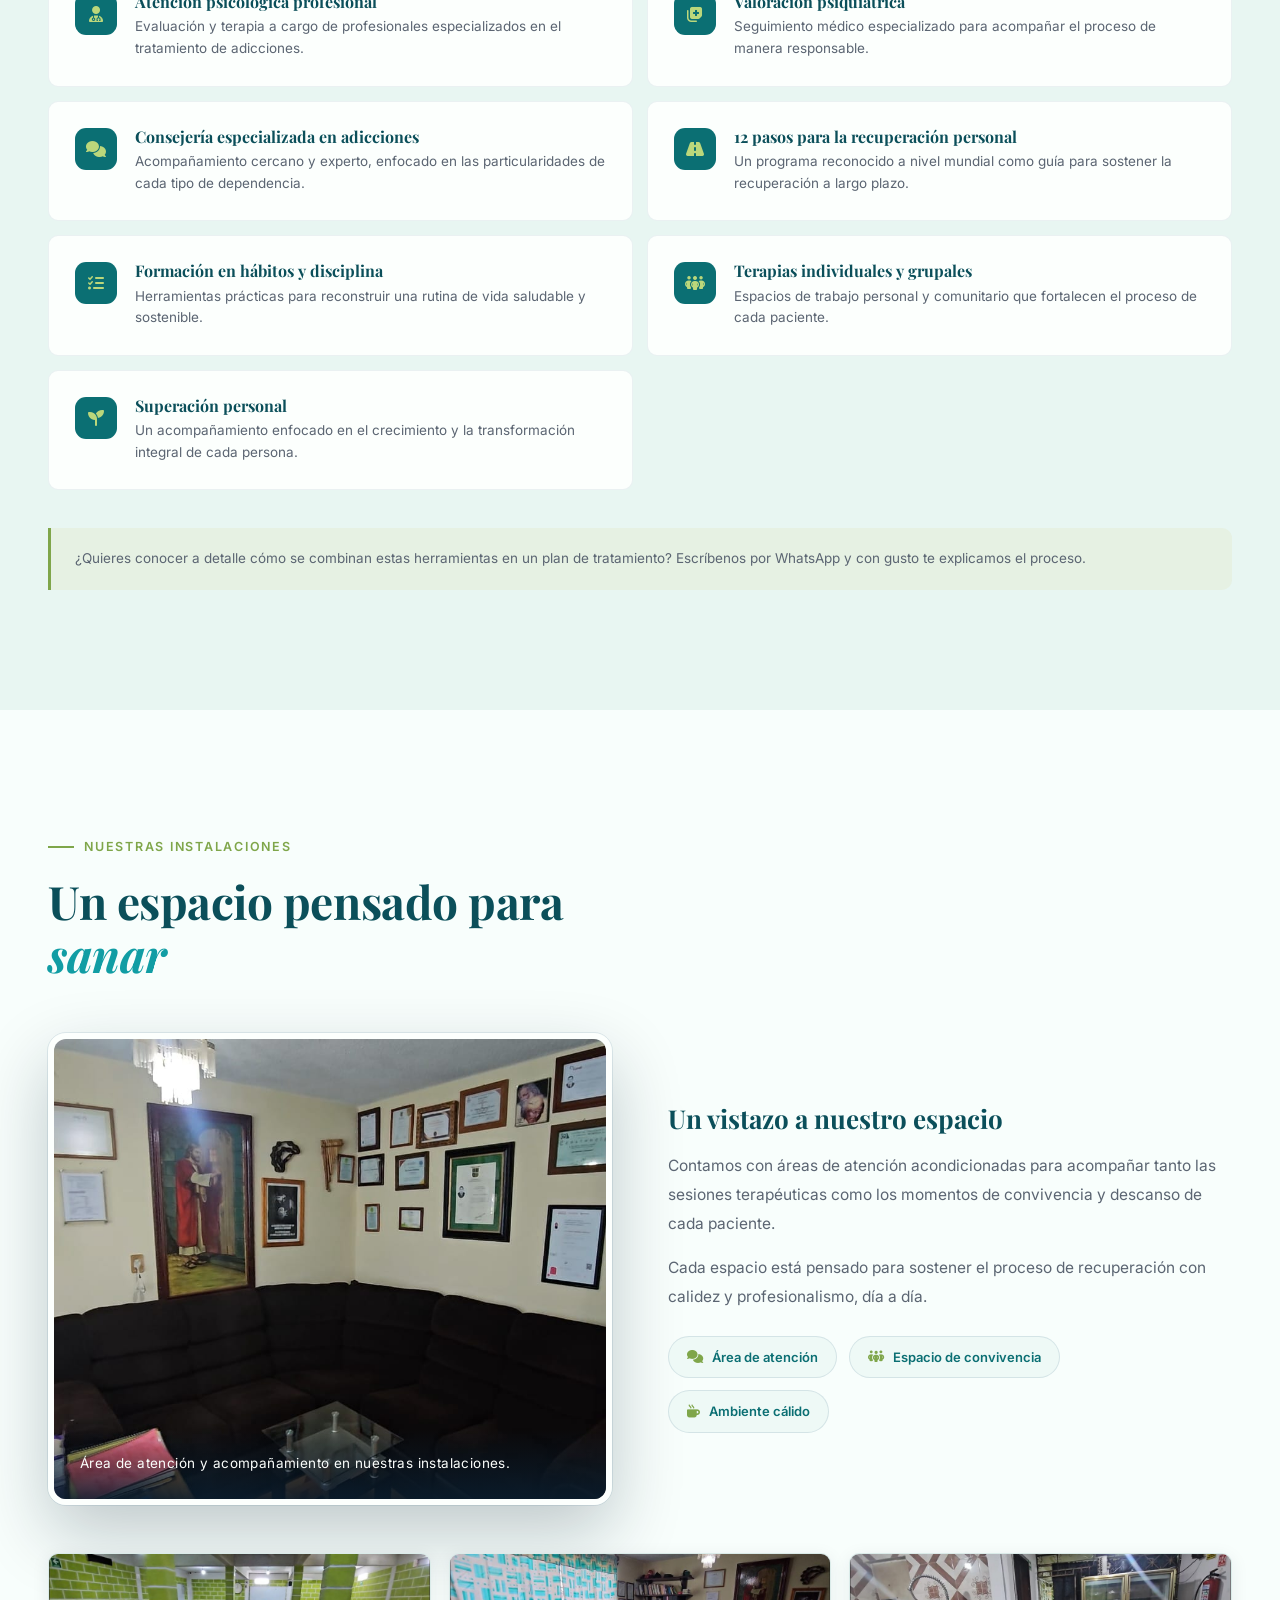
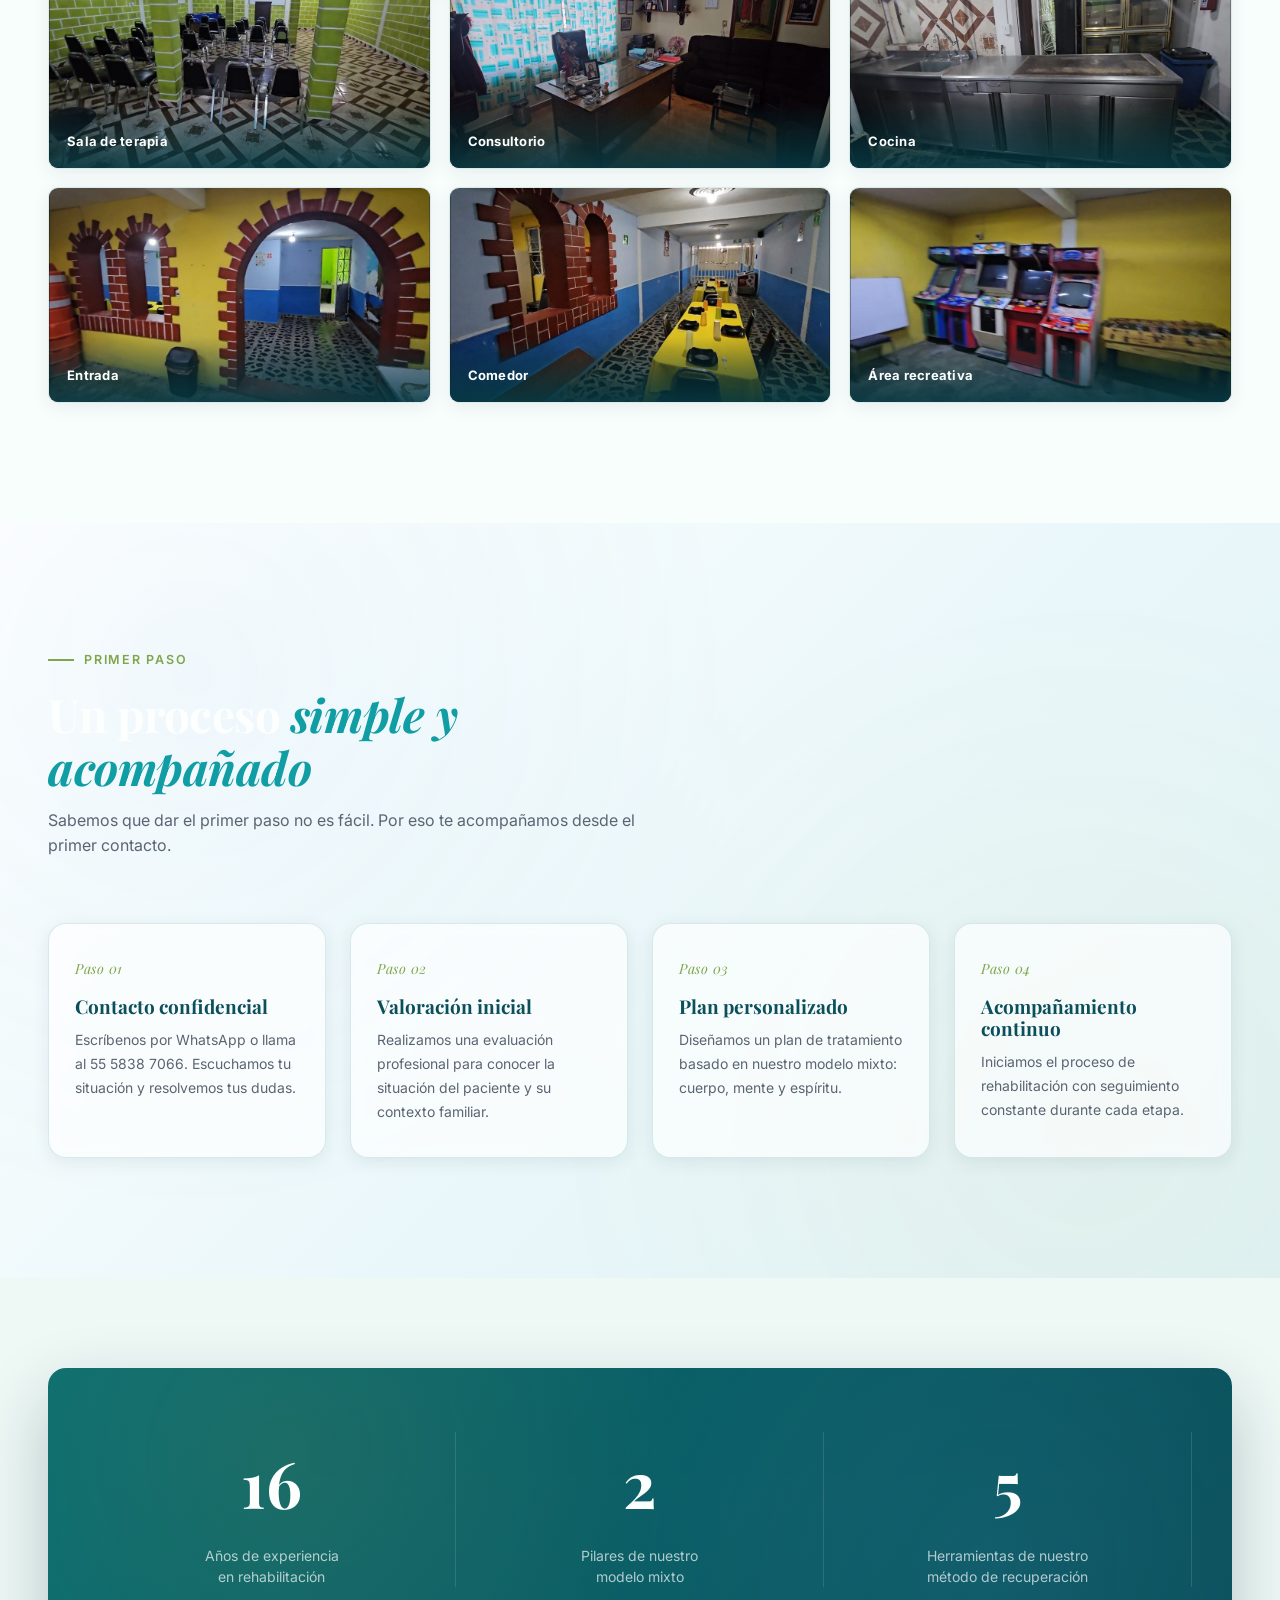
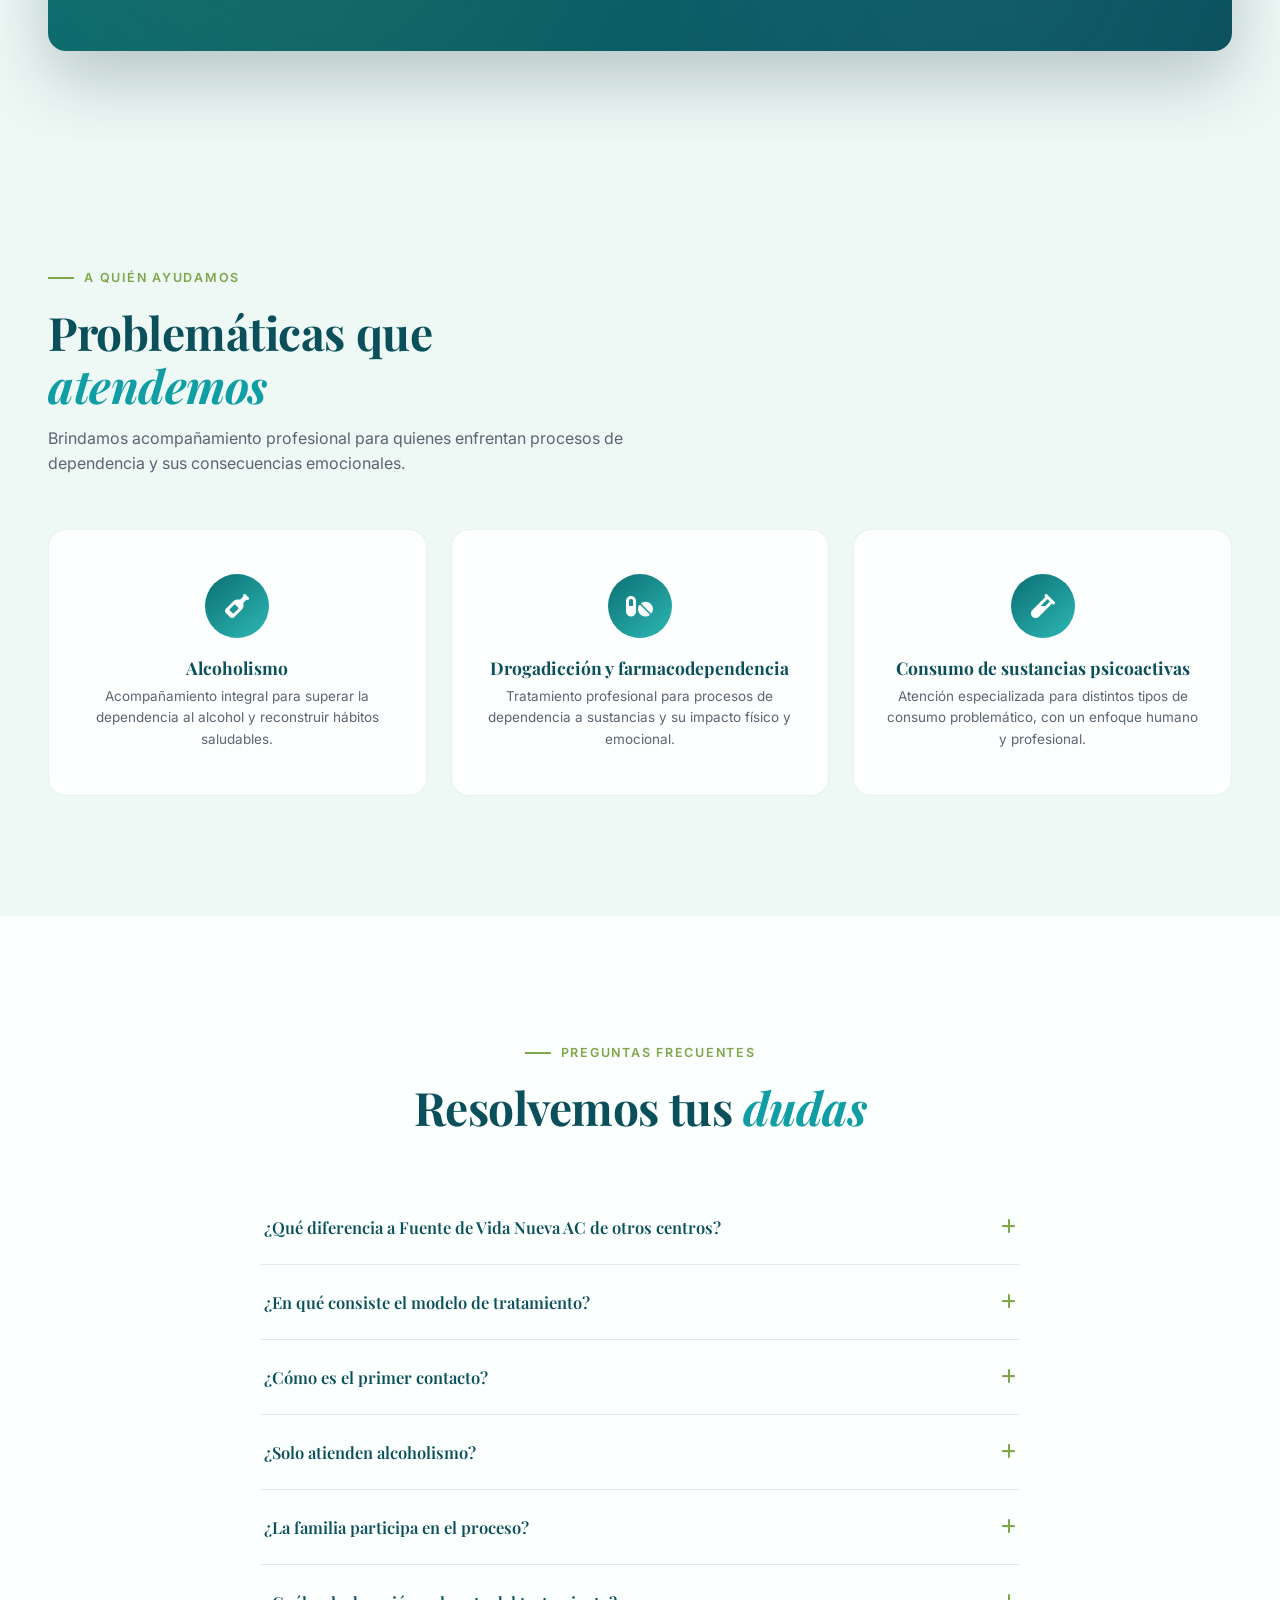
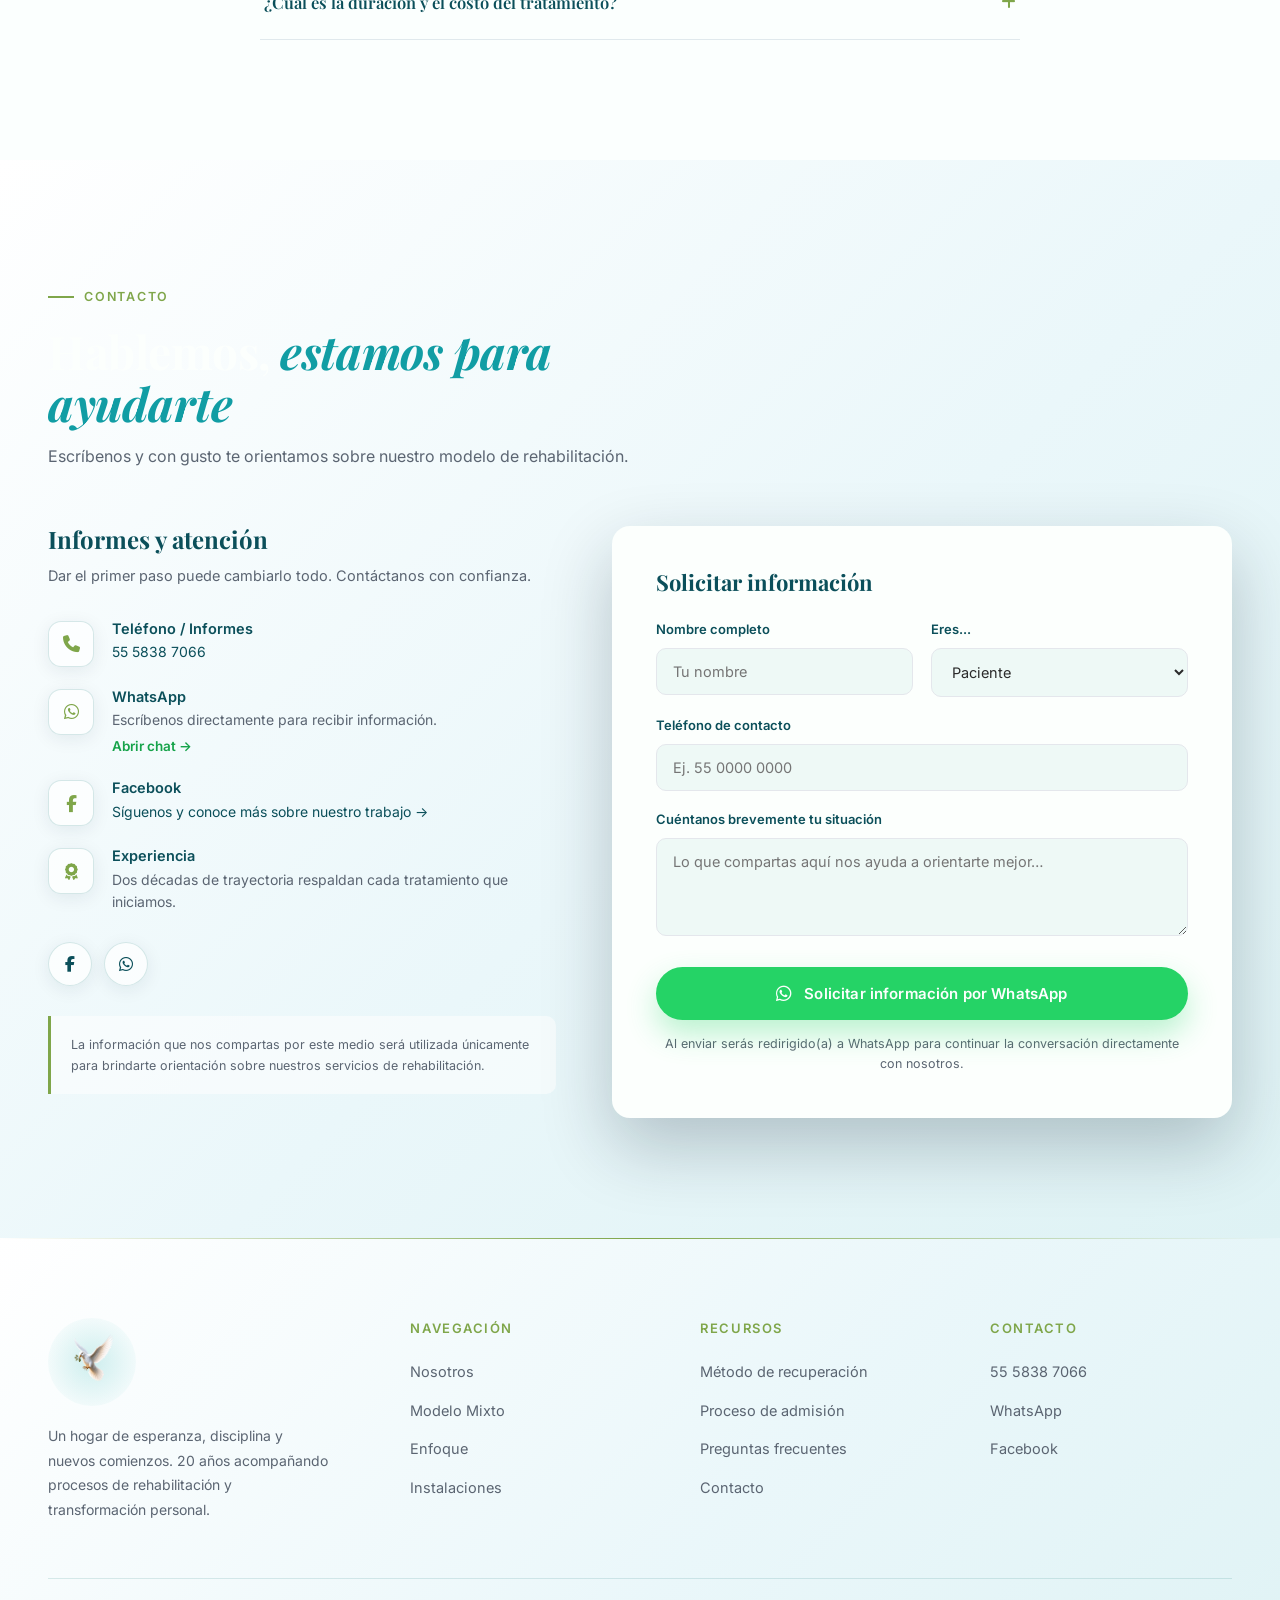
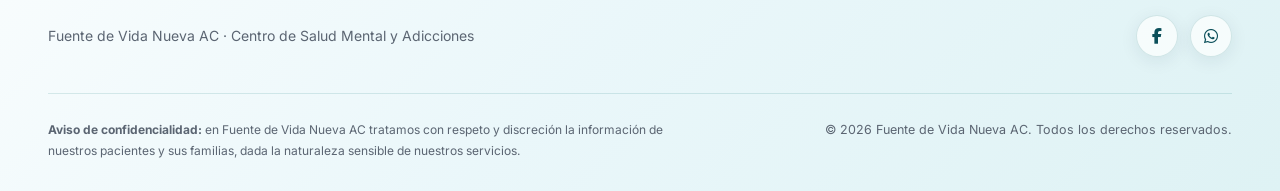
==== commit 69a5750e: "segundo cambio" ====
--- a/index.html
+++ b/index.html
@@ -124,13 +124,8 @@
 
           <div class="hero-badge" id="hero-badge" aria-hidden="true">
             <div class="badge-dot"></div>
-            <span data-typewriter="Un nuevo comienzo es posible"></span>
-          </div>
-
-          <p class="hero-name" id="hero-name">
-            <strong>Fuente de Vida Nueva AC</strong>
-            <span>Centro de Salud Mental y Adicciones</span>
-          </p>
+            <span data-typewriter="Atención profesional"></span>
+          </div>
 
           <h1 class="hero-title" id="hero-heading">
             <span class="line"><span>Hay un camino</span></span>
@@ -139,7 +134,7 @@
           </h1>
 
           <p class="hero-sub" id="hero-sub">
-            Acompañamos a personas y familias en su proceso de recuperación del alcoholismo, las adicciones y otros problemas emocionales, con un tratamiento profesional, humano y espiritual.
+            <strong>Fuente de Vida Nueva AC</strong>, Centro de Salud Mental y Adicciones, acompaña a personas y familias en su proceso de recuperación del alcoholismo, las adicciones y otros problemas emocionales, con un tratamiento profesional, humano y espiritual.
           </p>
 
           <div class="hero-ctas" id="hero-ctas">
@@ -505,7 +500,7 @@
 
         <div class="proceso-header reveal">
           <div class="label">Primer paso</div>
-          <h2 class="section-title" id="admision-heading">
+          <h2 class="section-title" id="admision-heading" style="color:var(--white);">
             Un proceso <span class="accent">simple y acompañado</span>
           </h2>
           <p>Sabemos que dar el primer paso no es fácil. Por eso te acompañamos desde el primer contacto.</p>
@@ -689,7 +684,7 @@
 
         <div class="contact-hdr reveal">
           <div class="label">Contacto</div>
-          <h2 class="section-title" id="contact-heading">
+          <h2 class="section-title" id="contact-heading" style="color:var(--white);">
             Hablemos, <span class="accent">estamos para ayudarte</span>
           </h2>
           <p>Escríbenos y con gusto te orientamos sobre nuestro modelo de rehabilitación.</p>
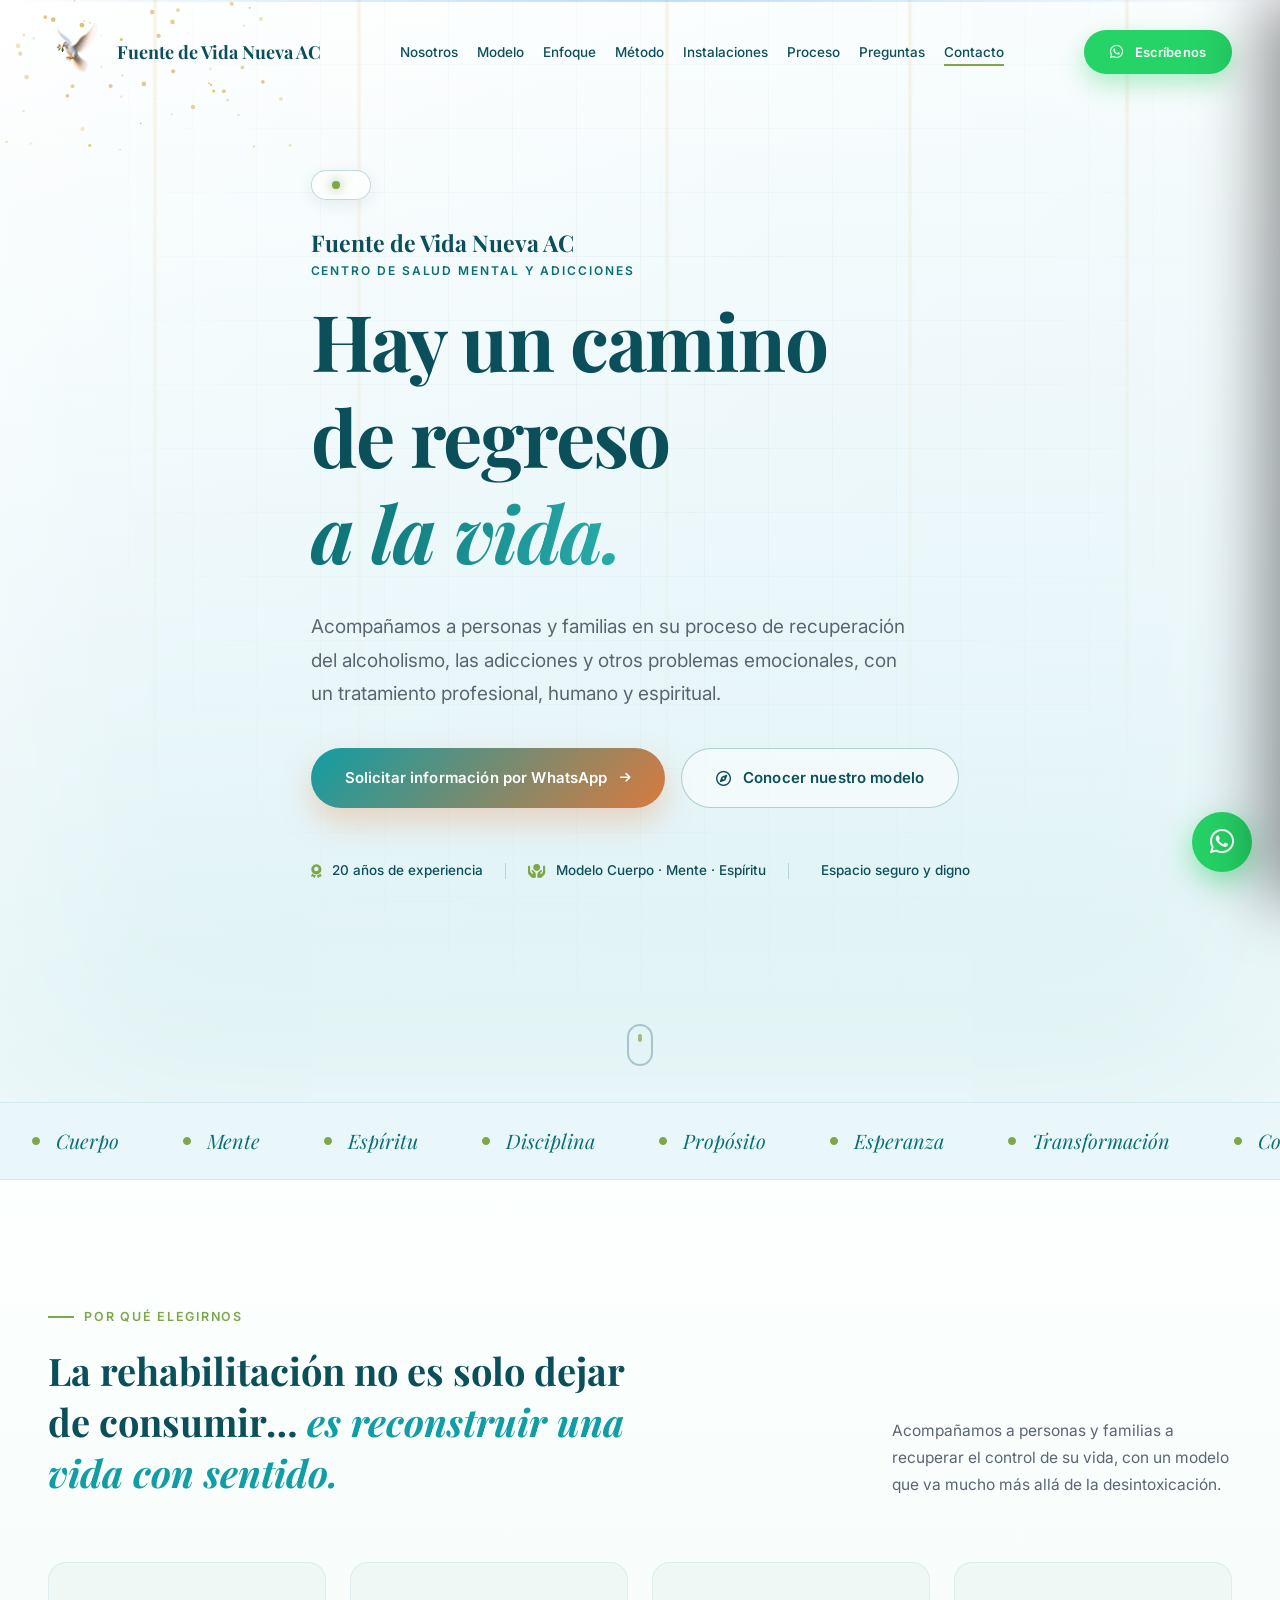
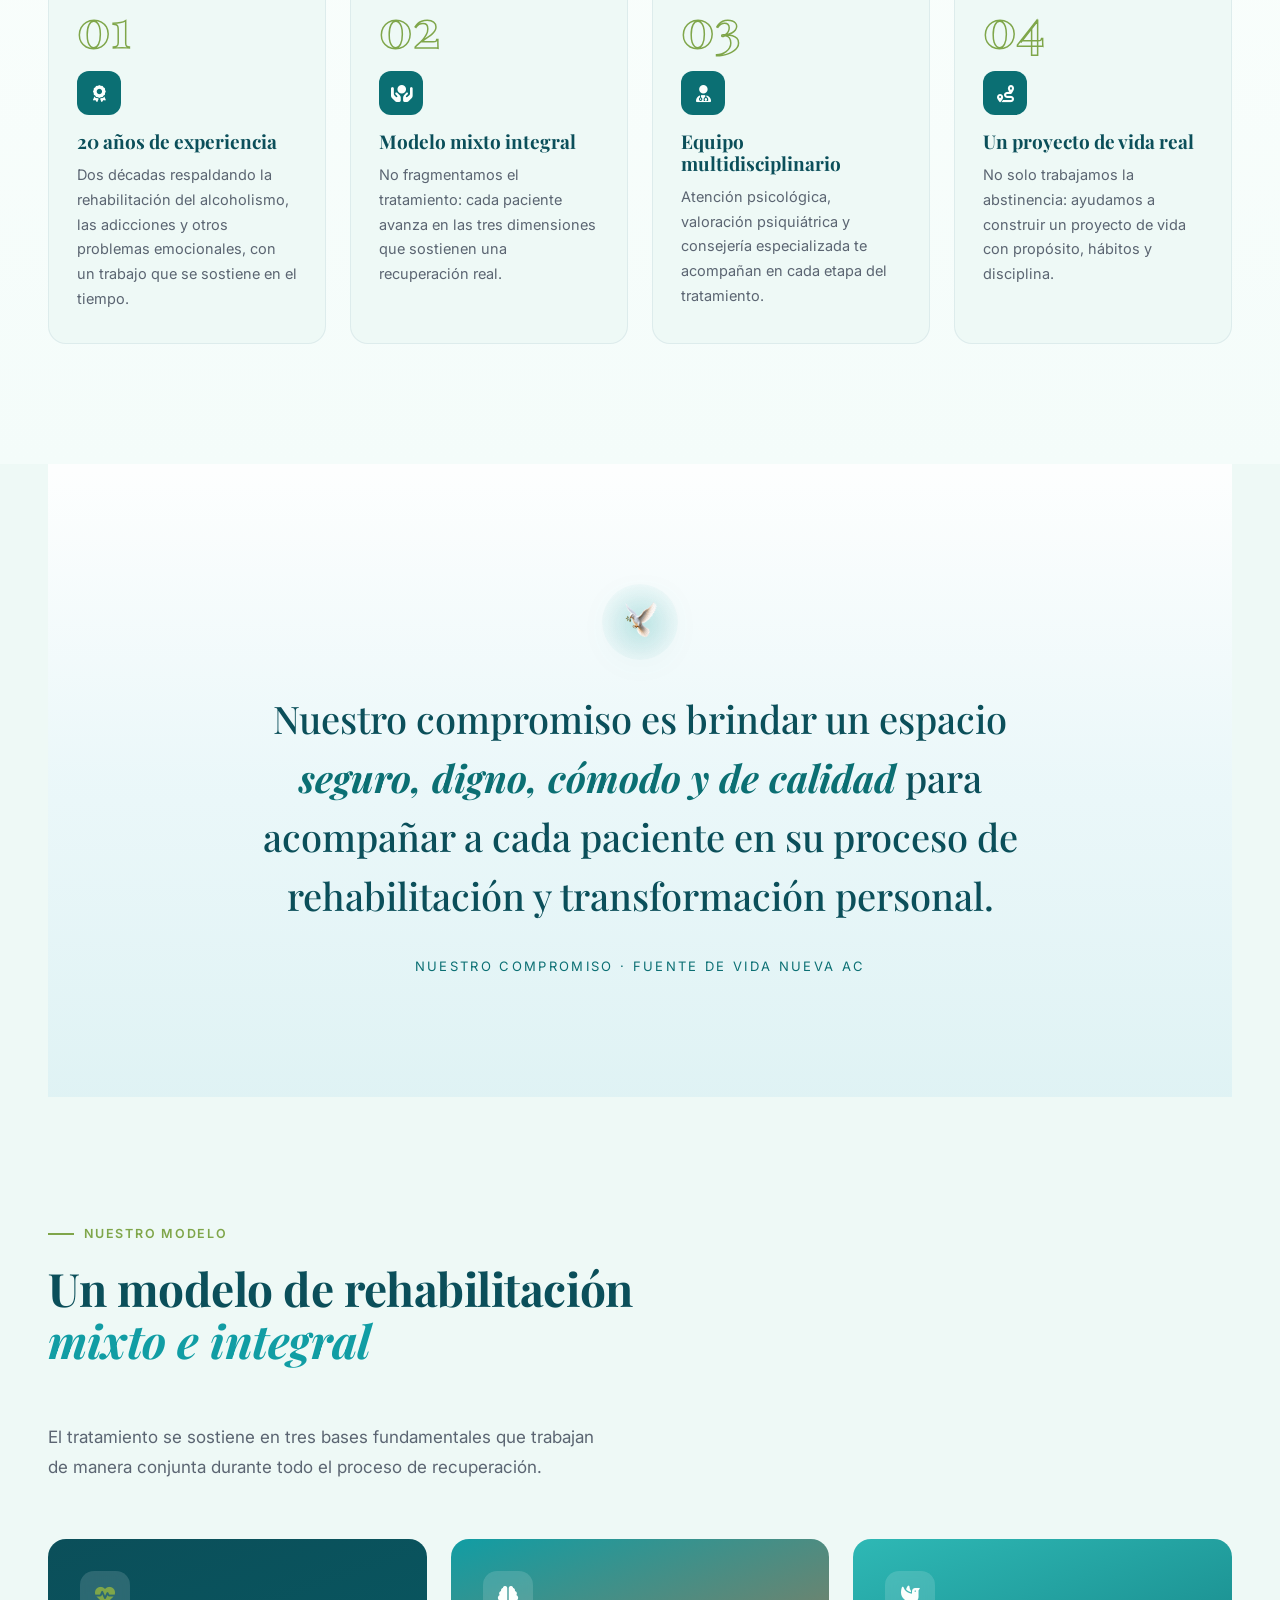
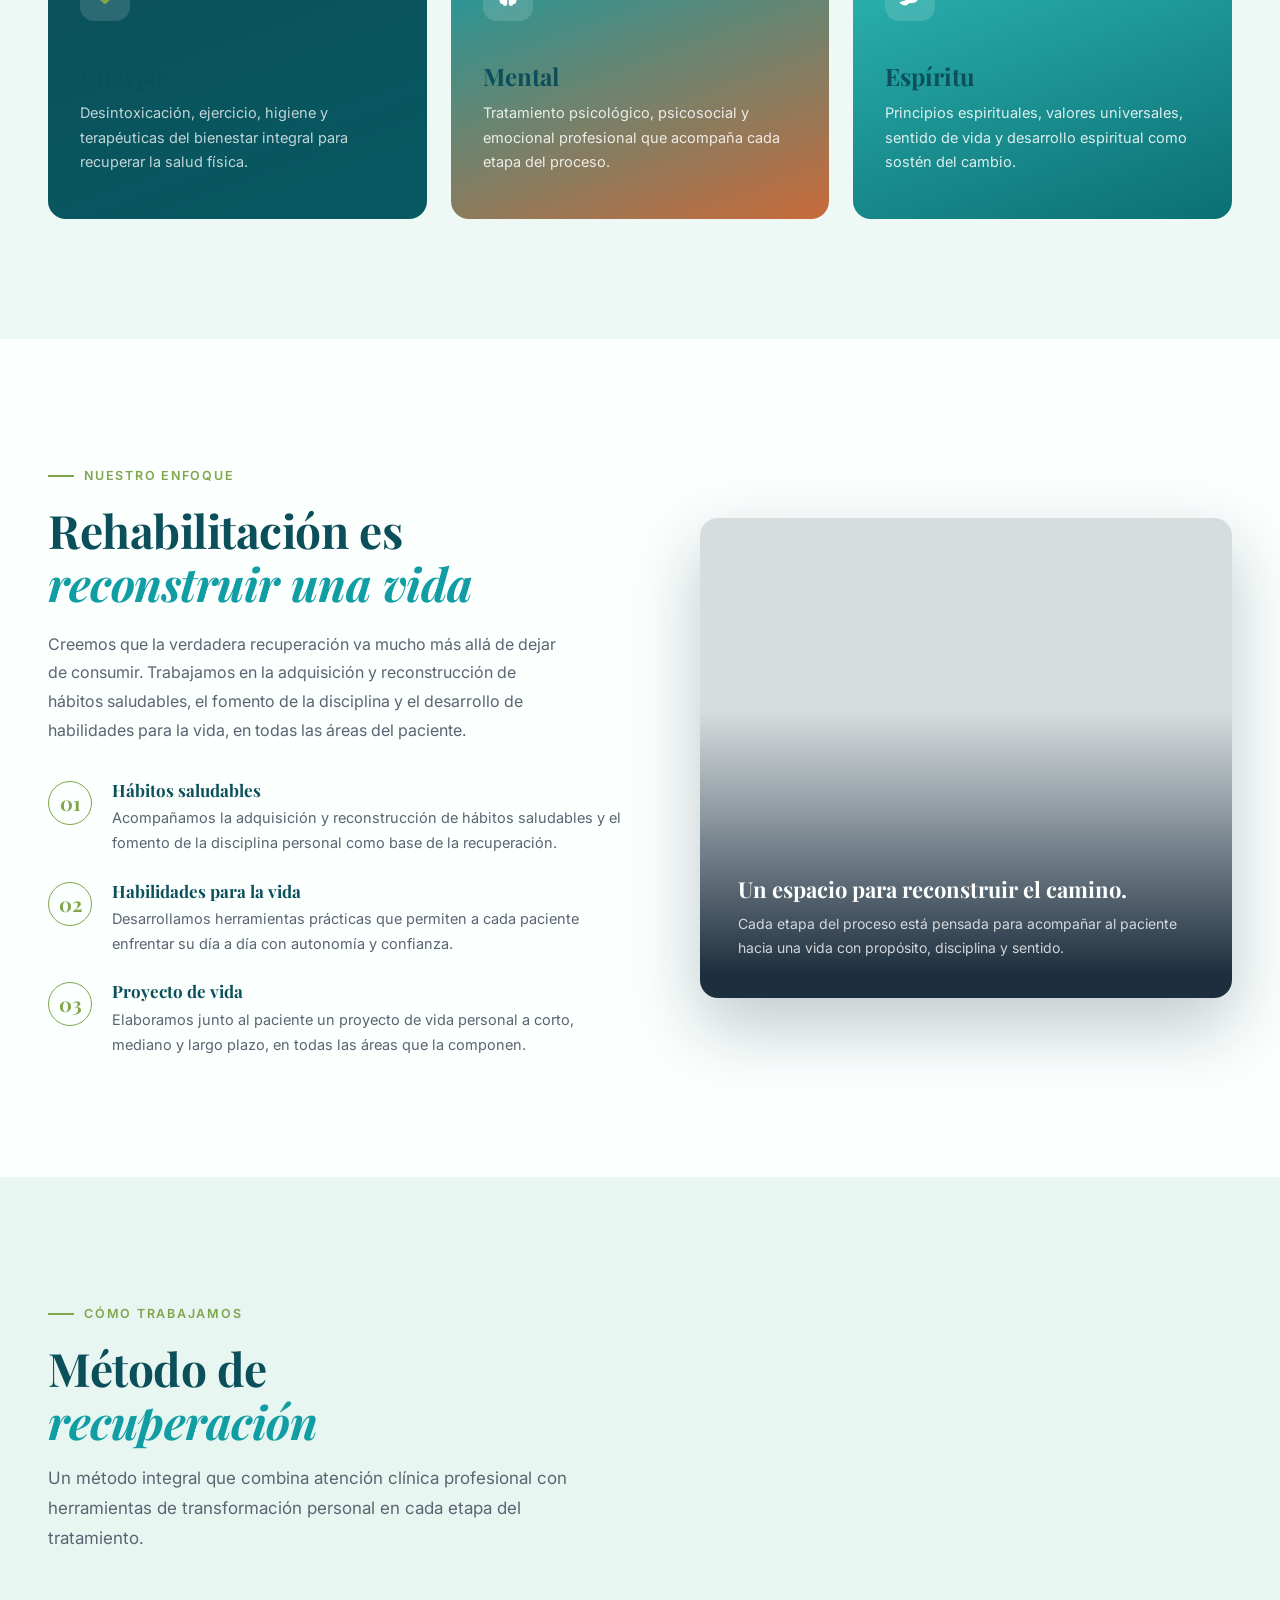
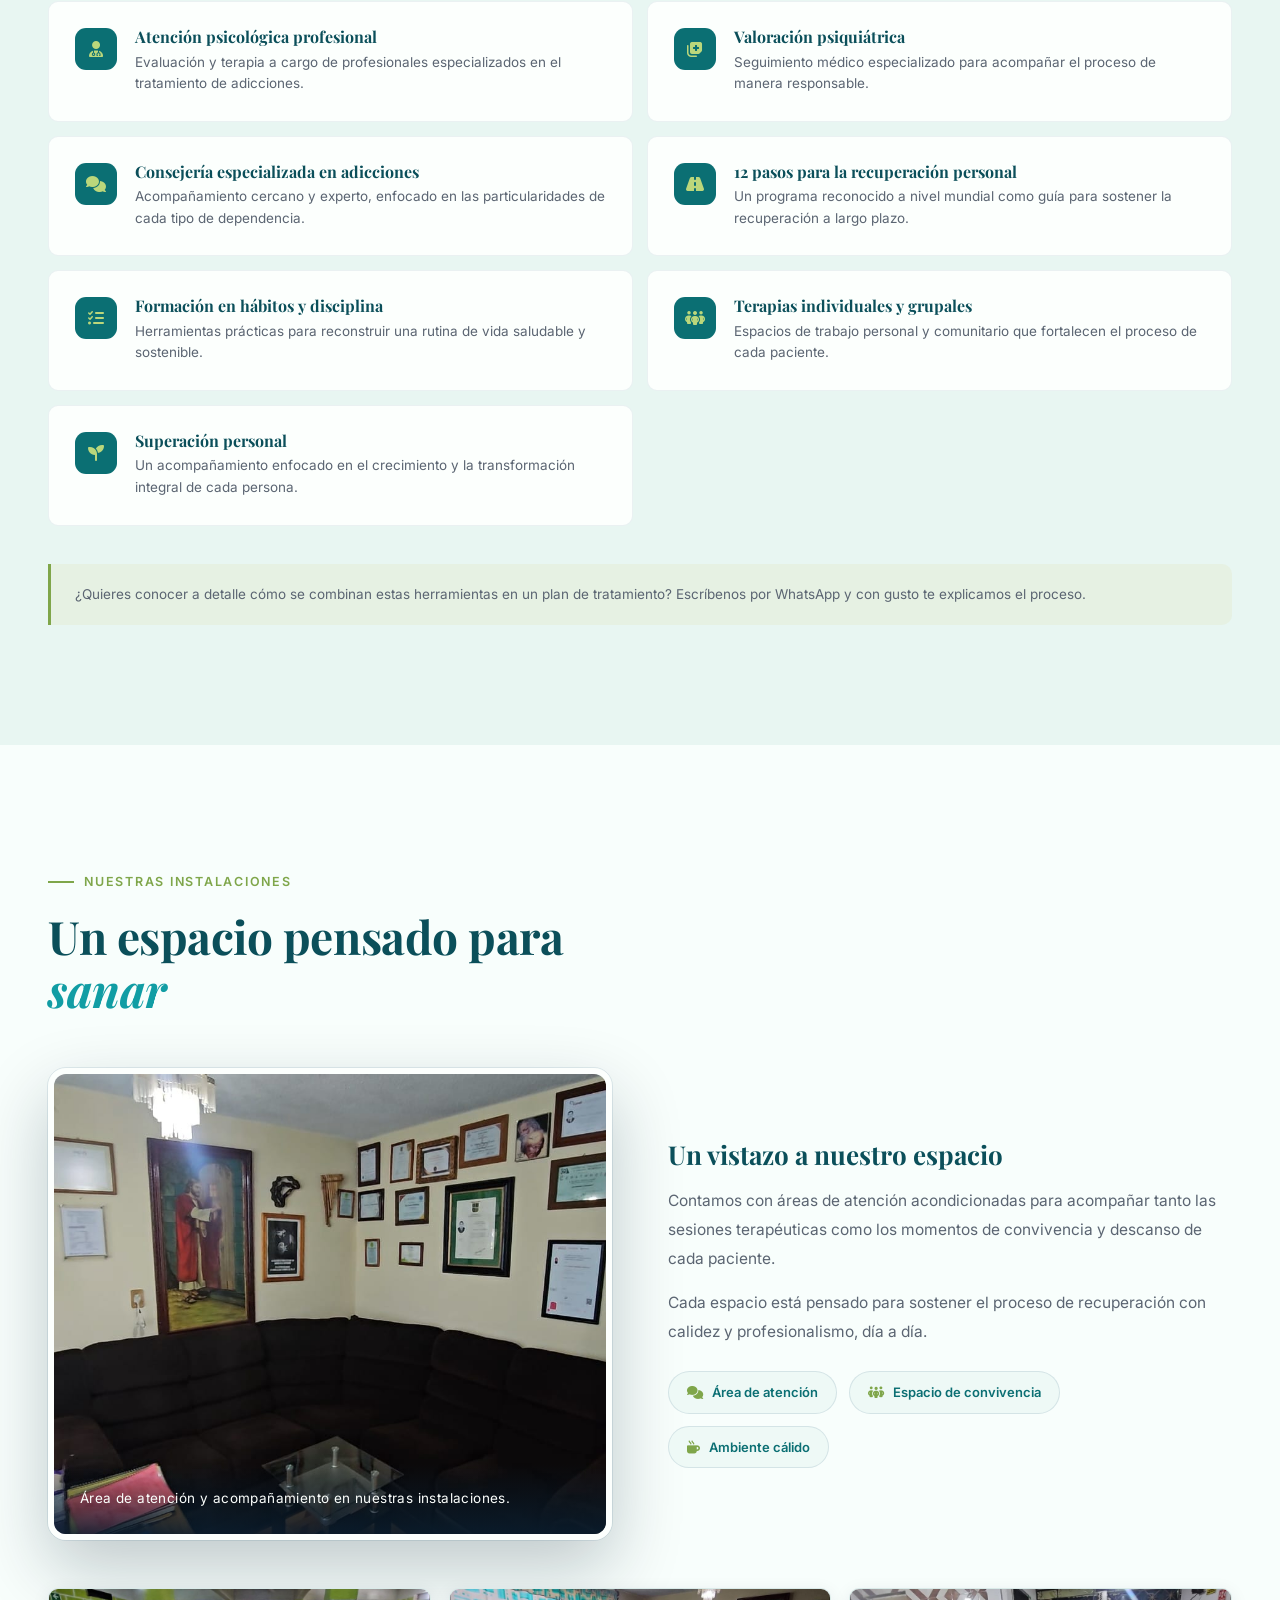
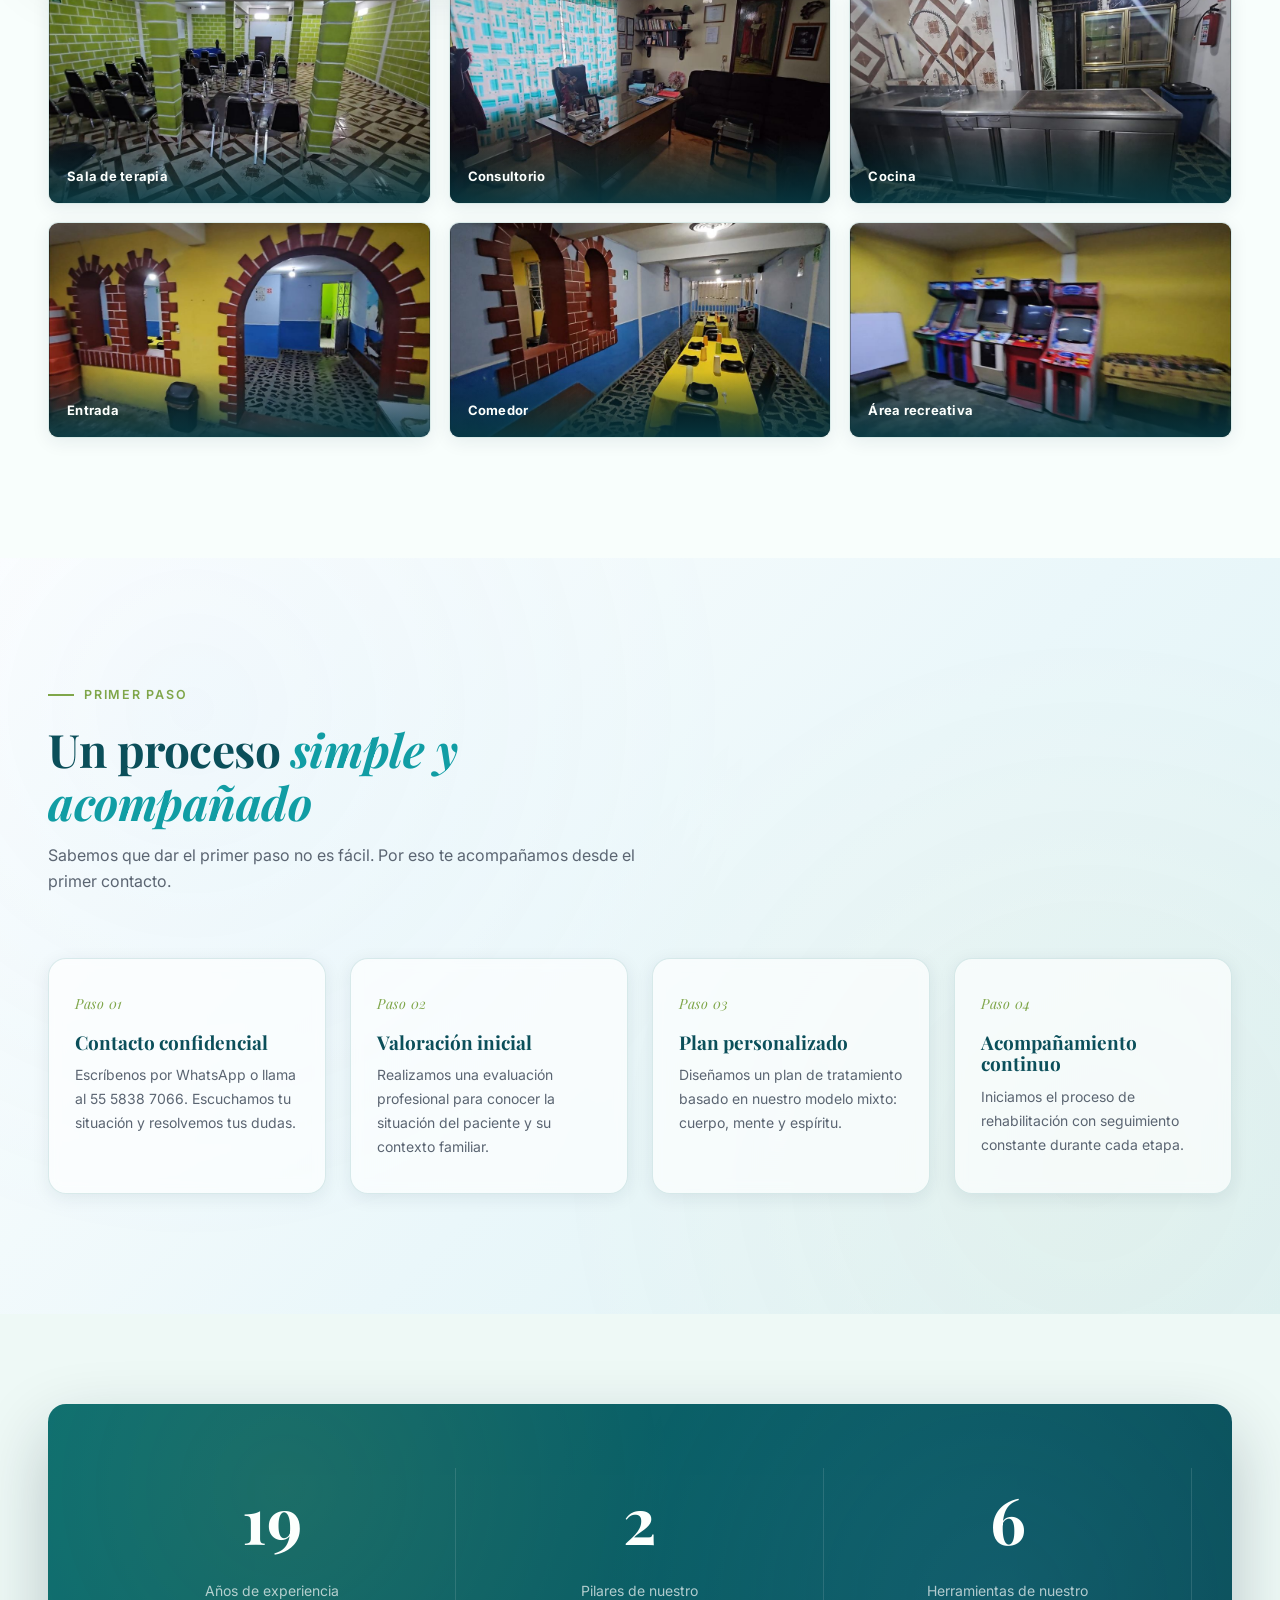
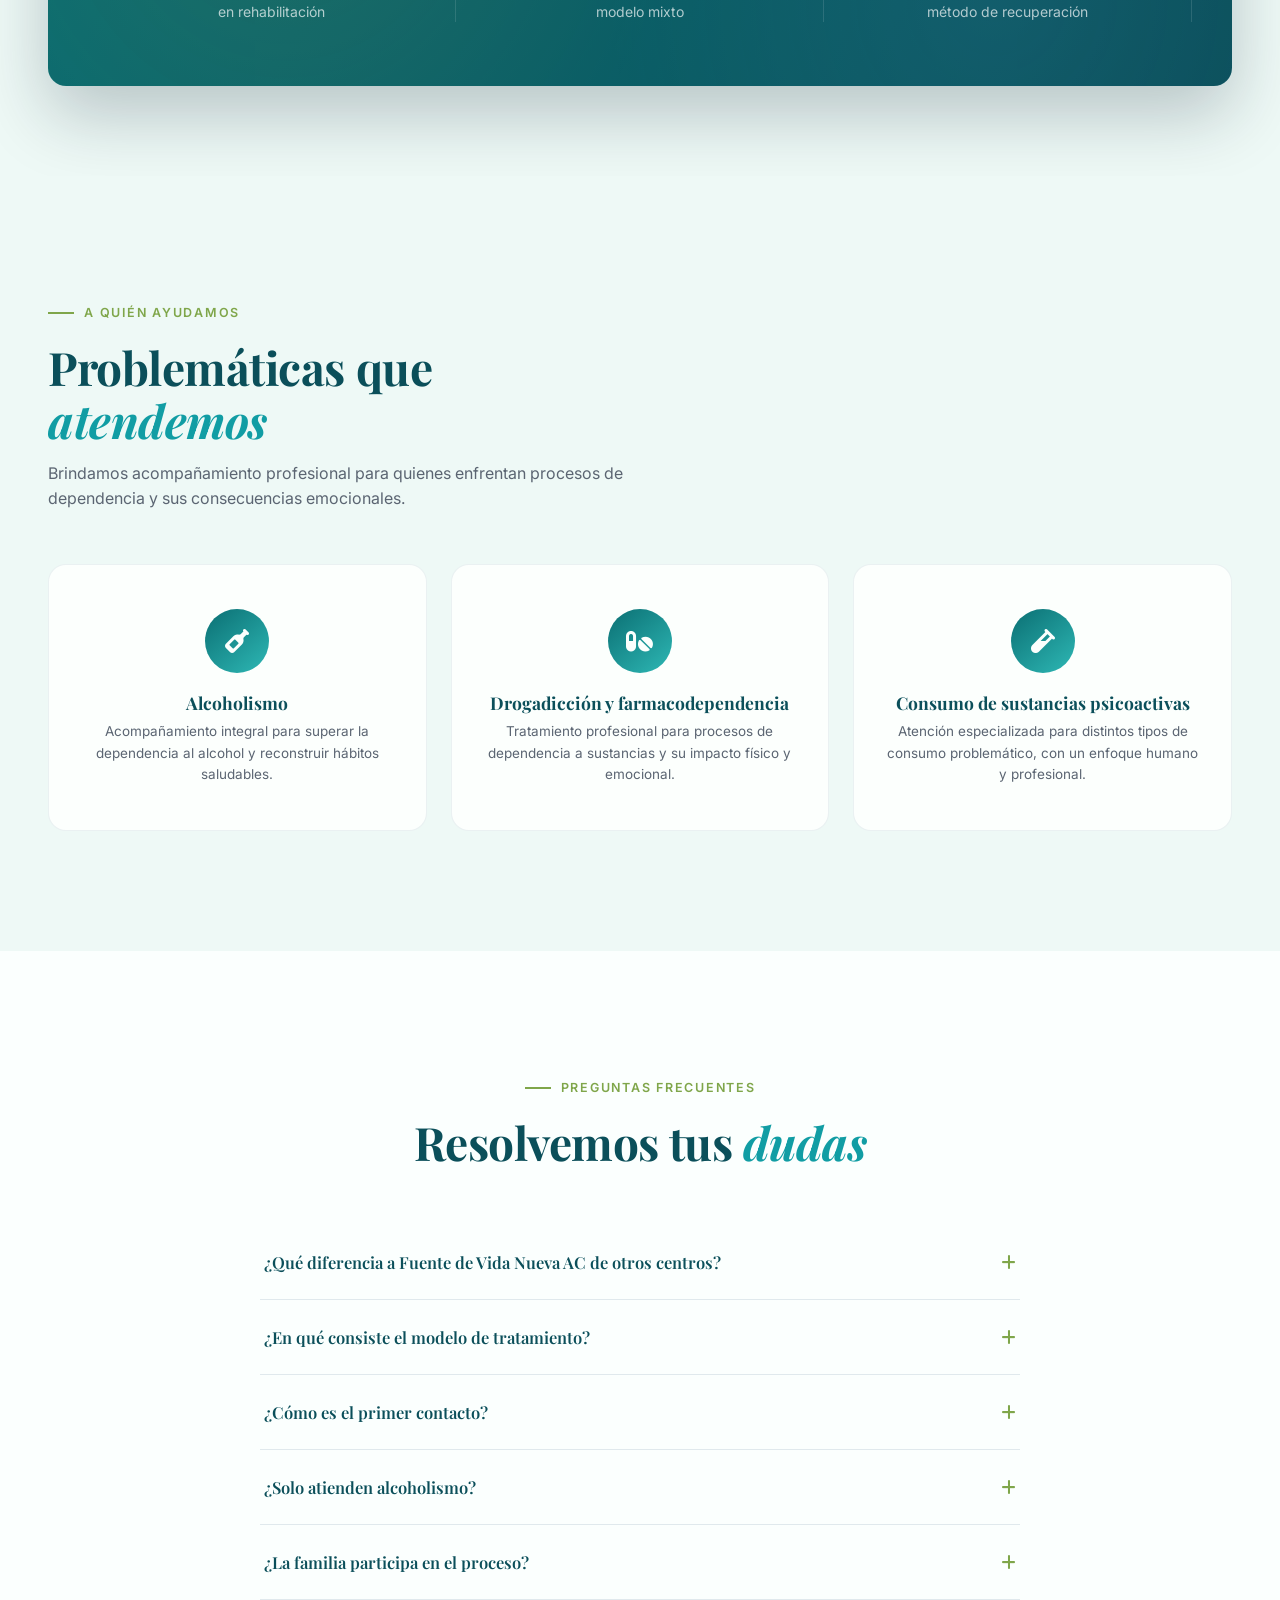
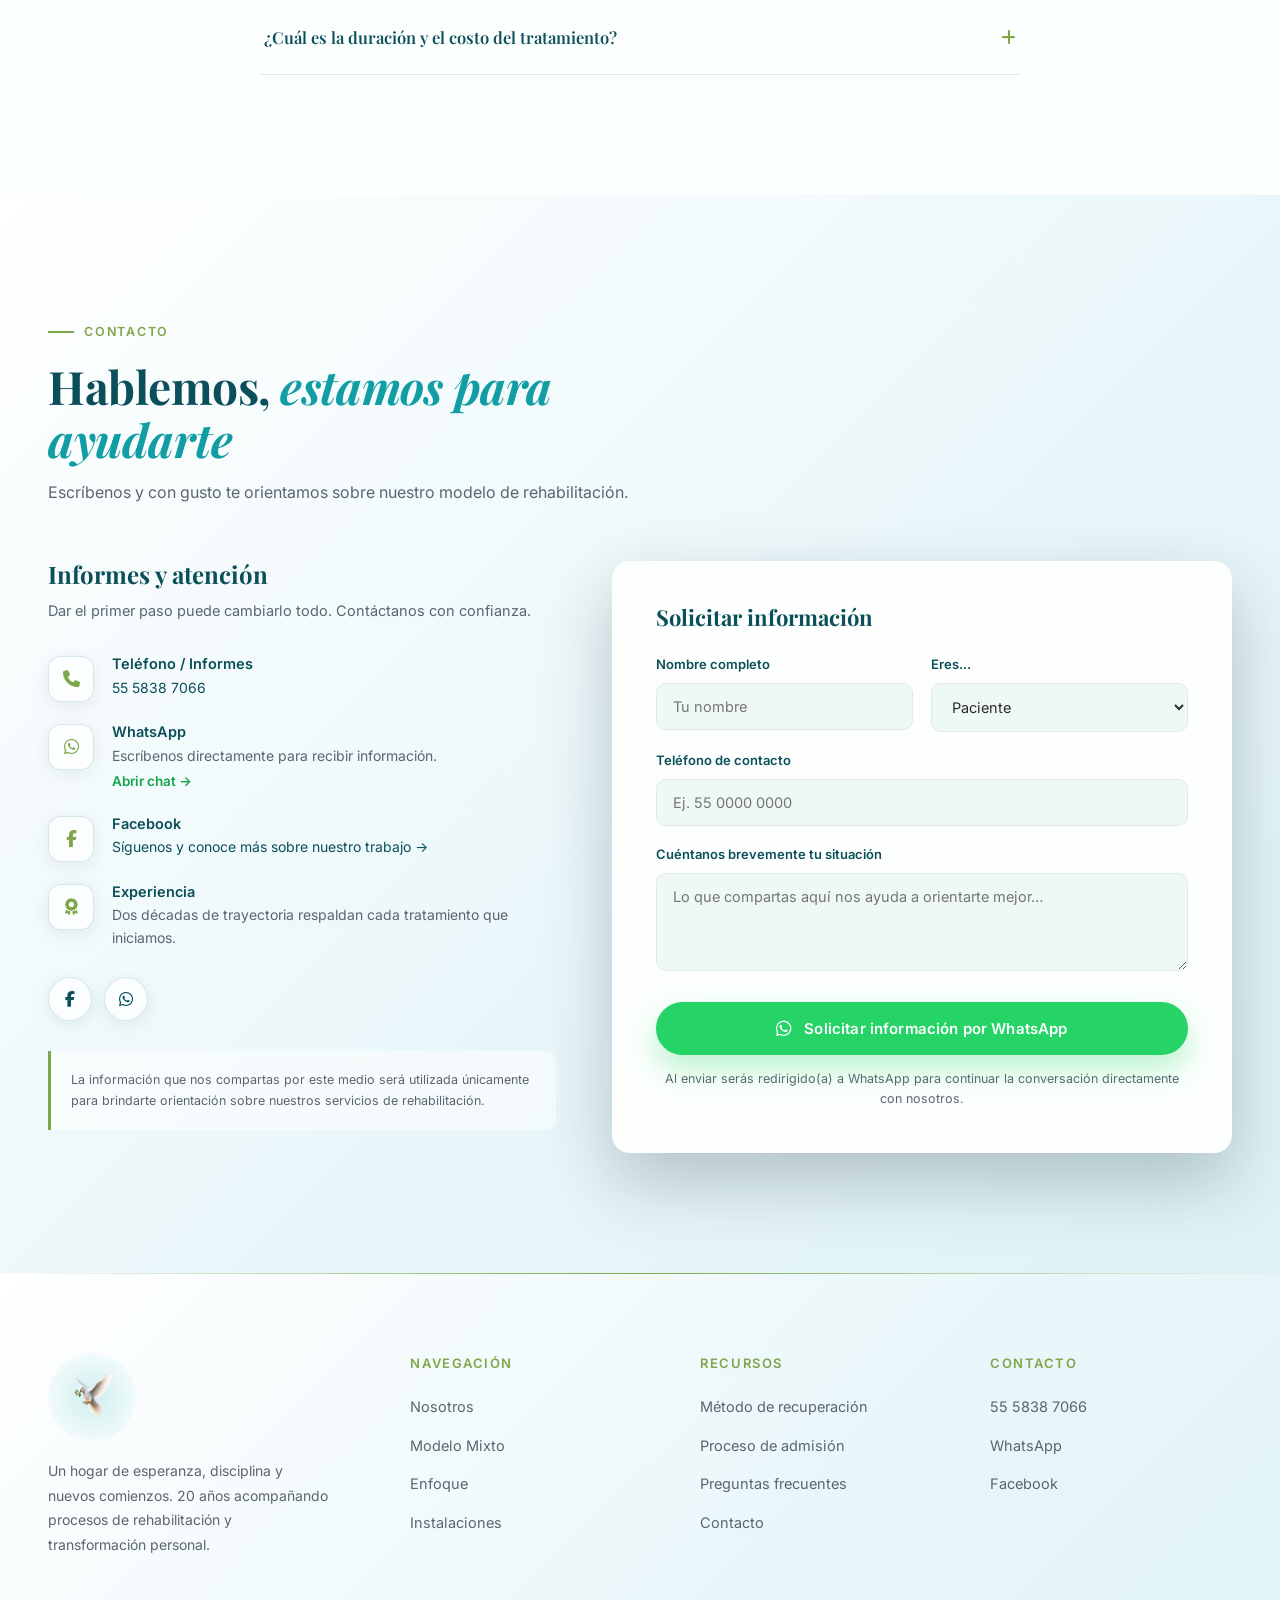
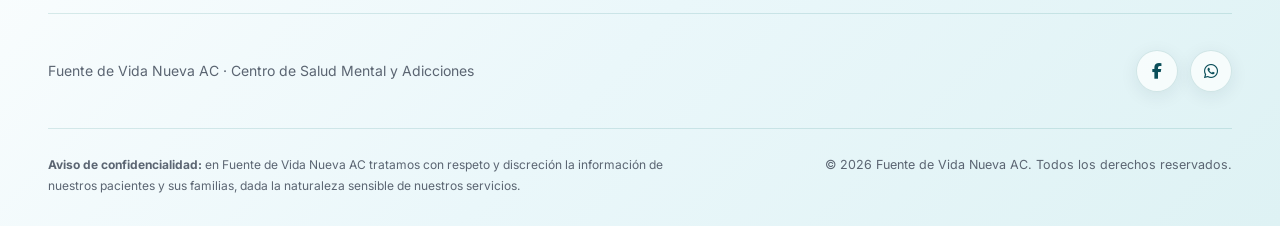
==== commit 4ca64830: "Merge pull request #3 from soyemmanuelguevara-source/main segundo cambio" ====
--- a/index.html
+++ b/index.html
@@ -127,6 +127,11 @@
             <span data-typewriter="Atención profesional"></span>
           </div>
 
+          <p class="hero-name" id="hero-name">
+            <strong>Fuente de Vida Nueva AC</strong>
+            <span>Centro de Salud Mental y Adicciones</span>
+          </p>
+
           <h1 class="hero-title" id="hero-heading">
             <span class="line"><span>Hay un camino</span></span>
             <span class="line"><span>de regreso</span></span>
@@ -134,7 +139,7 @@
           </h1>
 
           <p class="hero-sub" id="hero-sub">
-            <strong>Fuente de Vida Nueva AC</strong>, Centro de Salud Mental y Adicciones, acompaña a personas y familias en su proceso de recuperación del alcoholismo, las adicciones y otros problemas emocionales, con un tratamiento profesional, humano y espiritual.
+            Acompañamos a personas y familias en su proceso de recuperación del alcoholismo, las adicciones y otros problemas emocionales, con un tratamiento profesional, humano y espiritual.
           </p>
 
           <div class="hero-ctas" id="hero-ctas">
@@ -500,7 +505,7 @@
 
         <div class="proceso-header reveal">
           <div class="label">Primer paso</div>
-          <h2 class="section-title" id="admision-heading" style="color:var(--white);">
+          <h2 class="section-title" id="admision-heading">
             Un proceso <span class="accent">simple y acompañado</span>
           </h2>
           <p>Sabemos que dar el primer paso no es fácil. Por eso te acompañamos desde el primer contacto.</p>
@@ -684,7 +689,7 @@
 
         <div class="contact-hdr reveal">
           <div class="label">Contacto</div>
-          <h2 class="section-title" id="contact-heading" style="color:var(--white);">
+          <h2 class="section-title" id="contact-heading">
             Hablemos, <span class="accent">estamos para ayudarte</span>
           </h2>
           <p>Escríbenos y con gusto te orientamos sobre nuestro modelo de rehabilitación.</p>
